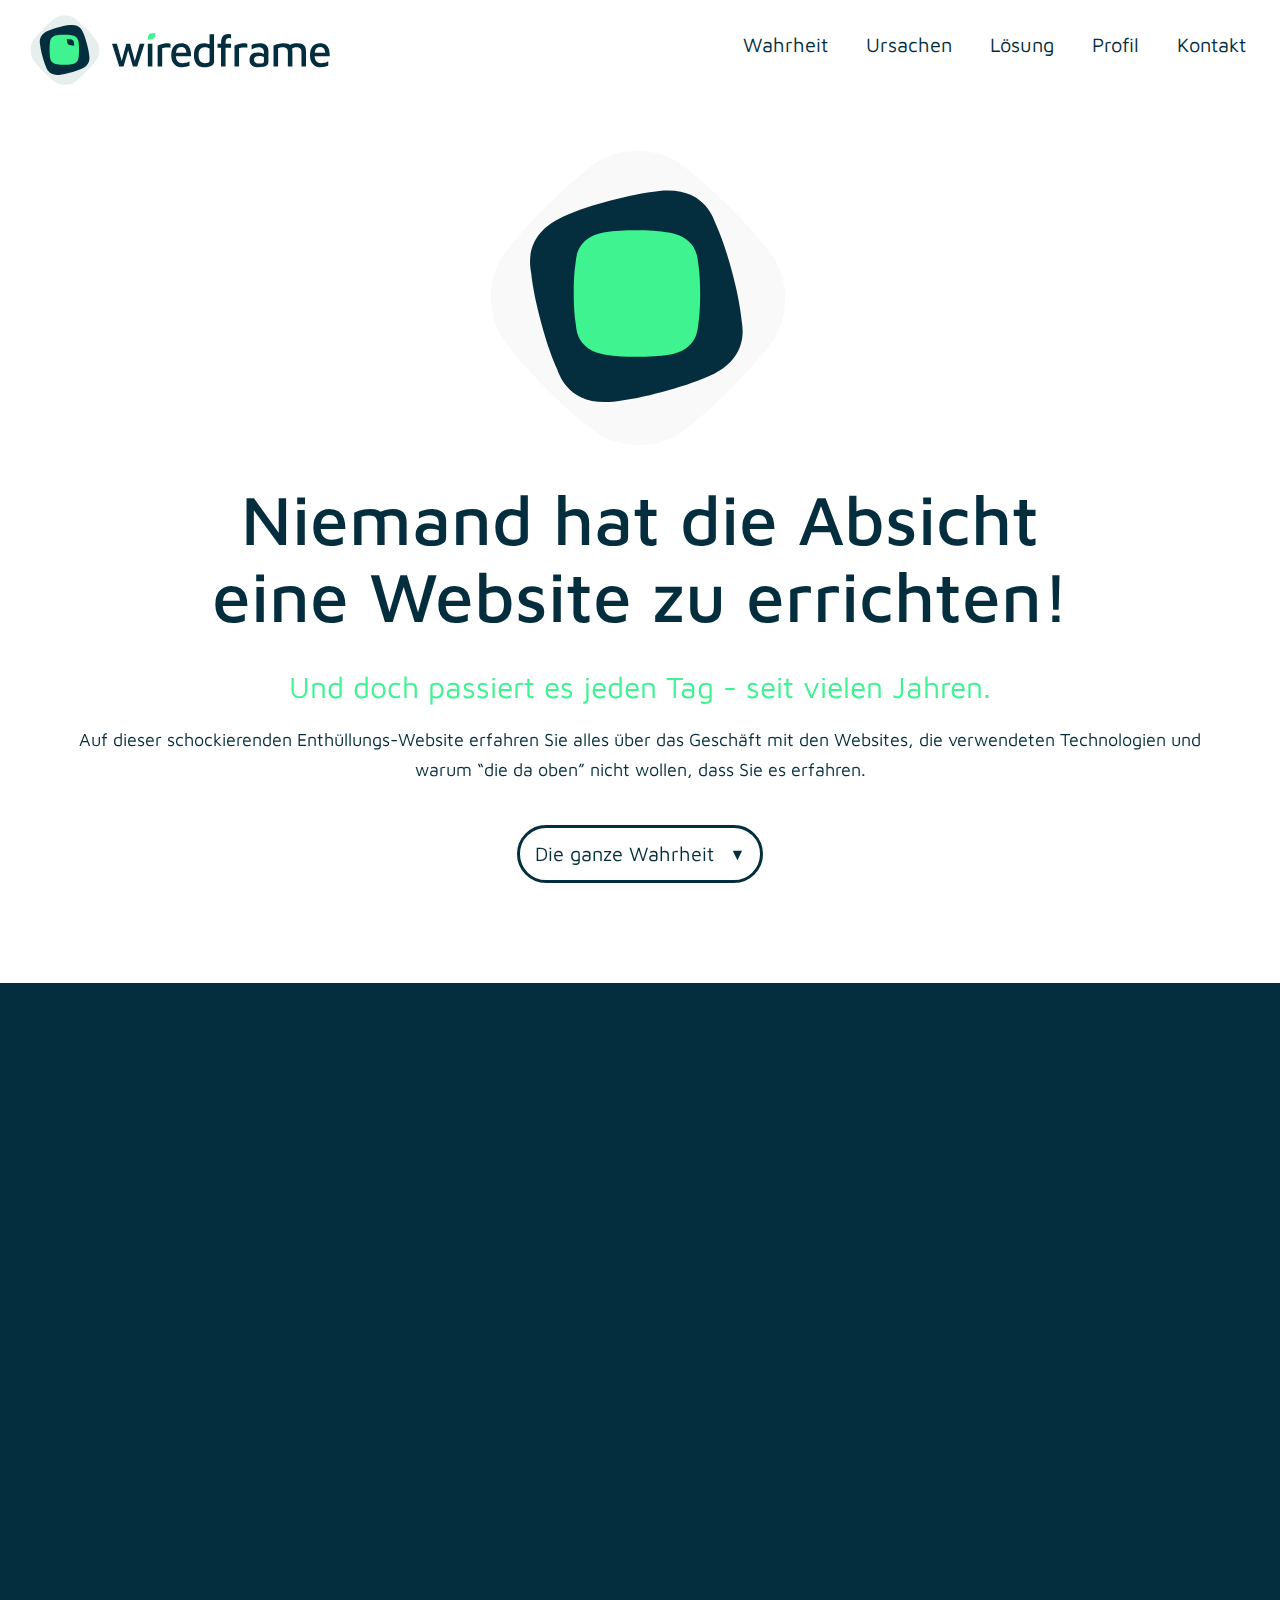
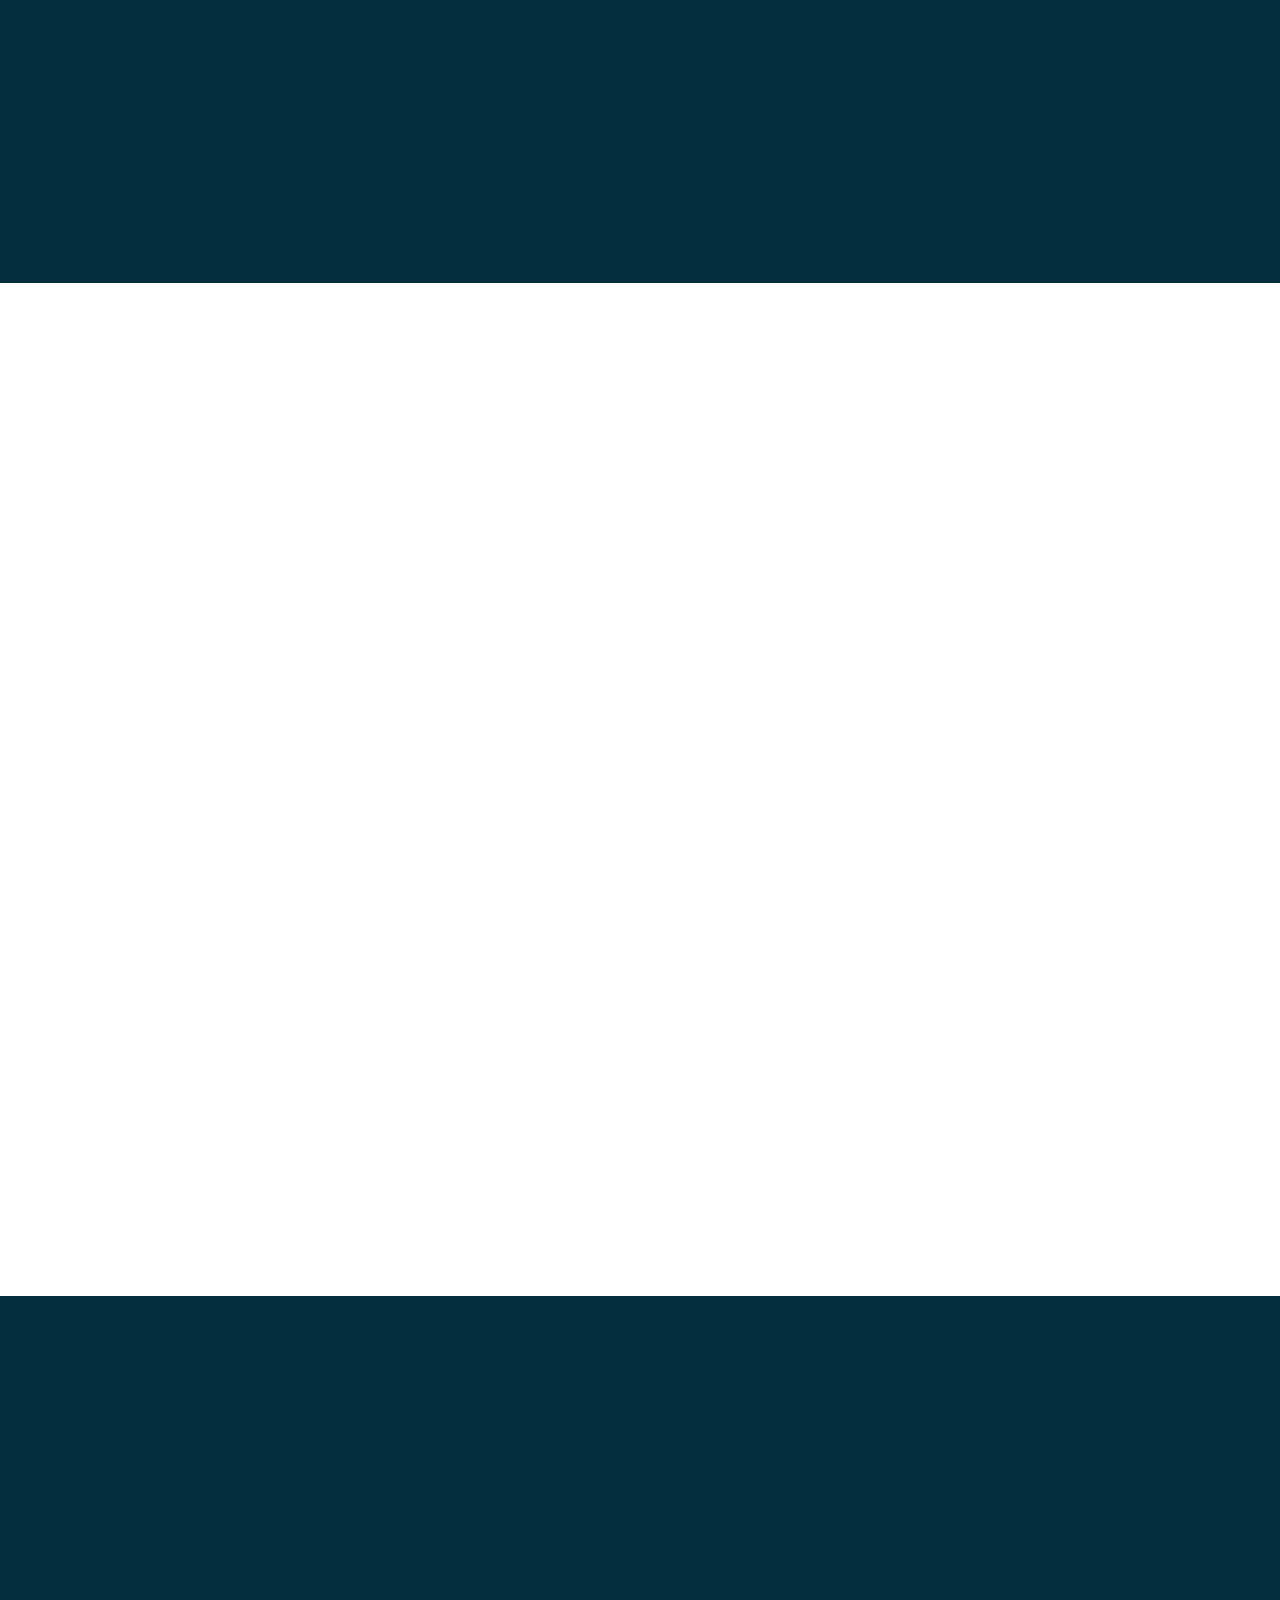
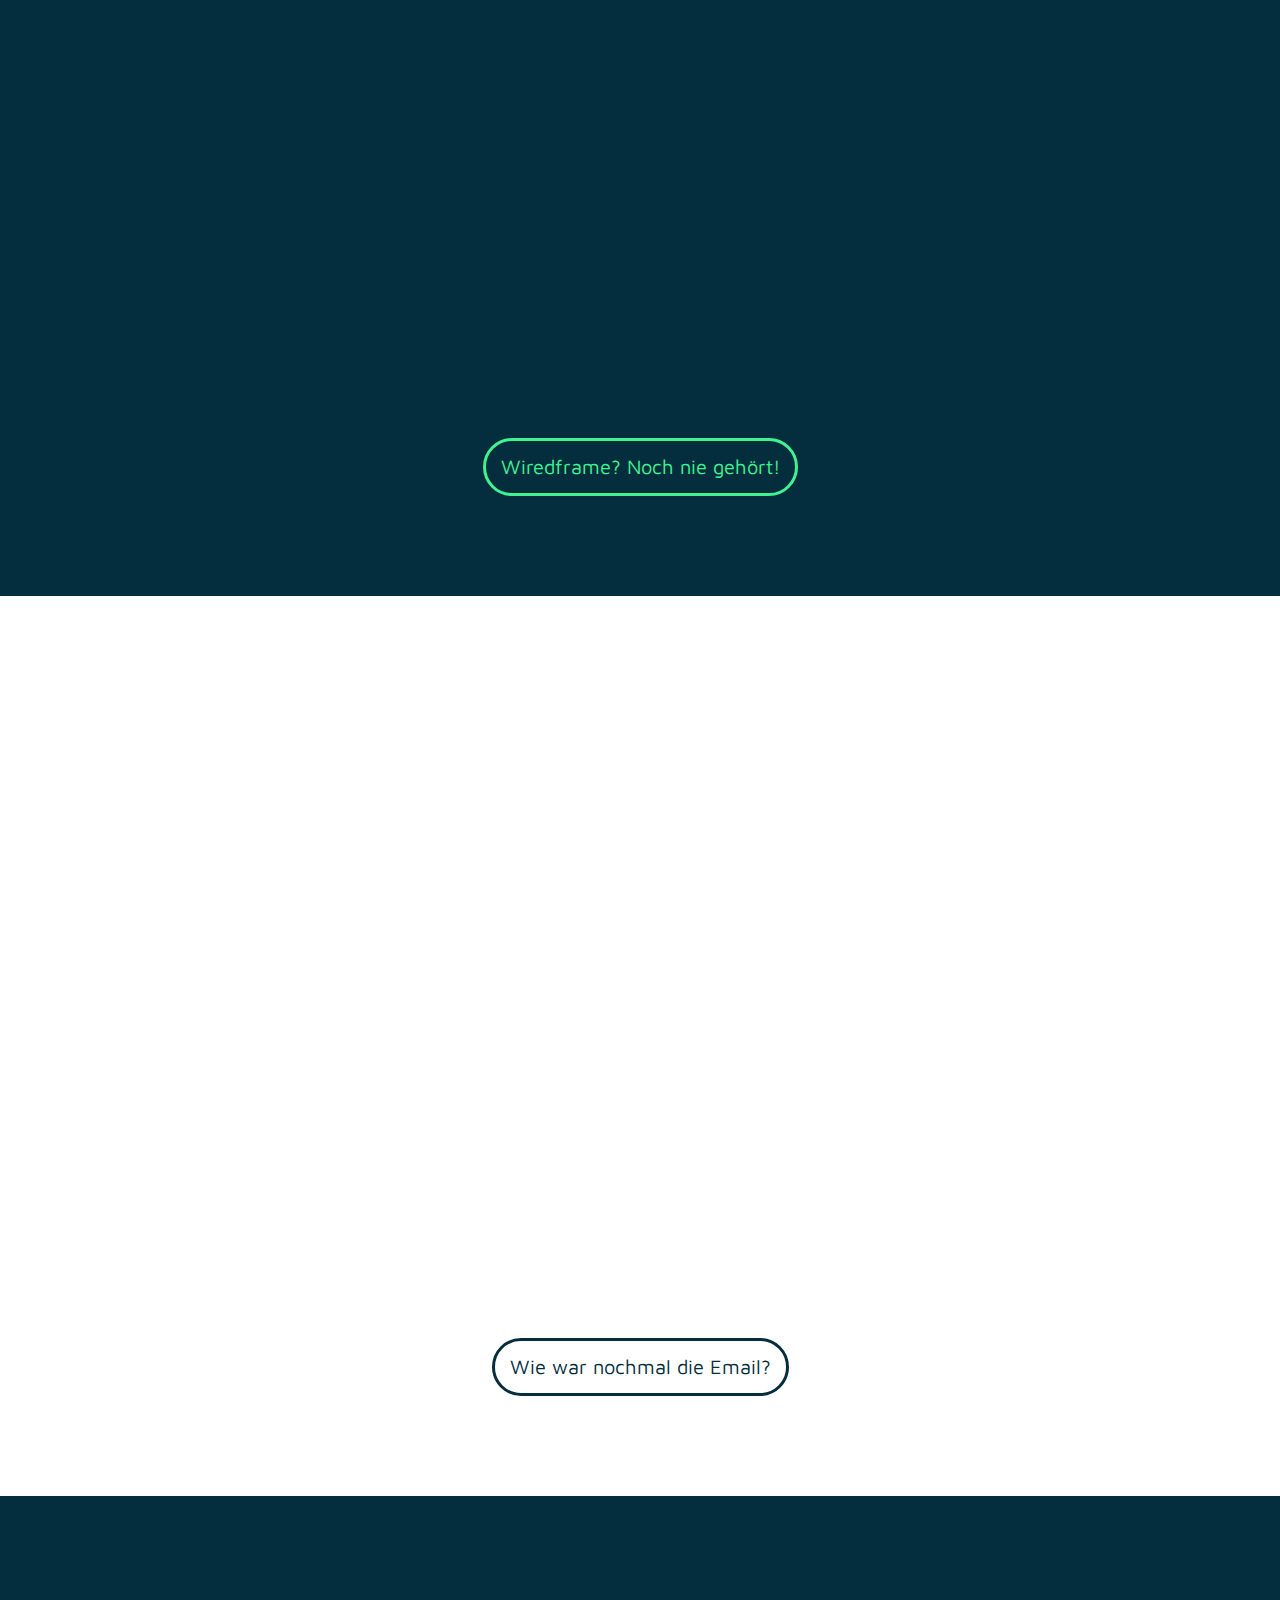
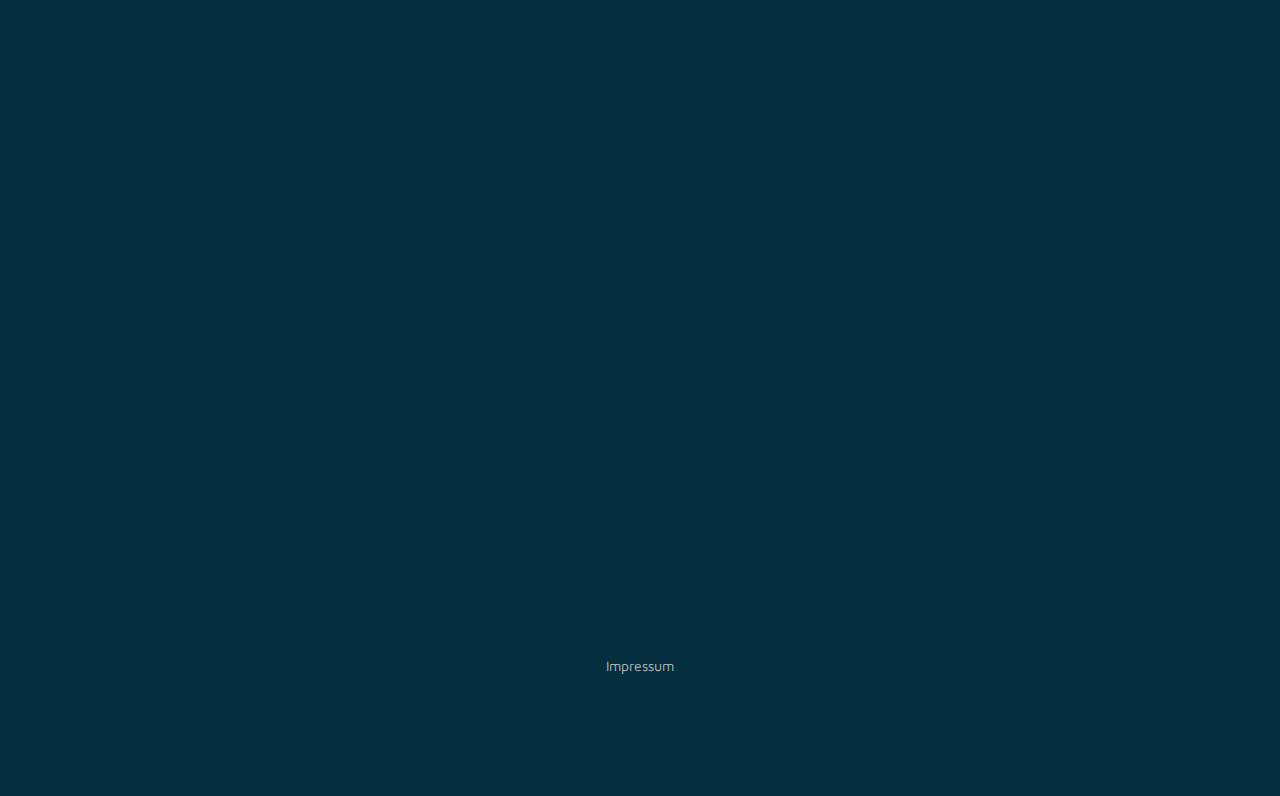
==== index.html @ 74528702 "Bugfixes and Improvements" ====
<!DOCTYPE html>
<!--  This site was created in Webflow. http://www.webflow.com -->
<!--  Last Published: Thu Jul 13 2017 06:56:07 GMT+0000 (UTC)  -->
<html data-wf-page="538f4f0dacf076a472d0900d" data-wf-site="538f4f0dacf076a472d0900a" lang="de">

<head>
  <meta charset="utf-8">
  <title>Professionelles UI Screendesign, Template Coding, Prototyping, Microsites &amp; OnePager</title>
  <meta name="description"
    content="Freelance Screendesigner, Webdesigner, Frontend Coder seit 2005 - Affinity Designer, Illustrator, Photoshop, SketchApp, Webflow.">
  <meta property="og:title"
    content="Professionelles UI Screendesign, Template Coding, Prototyping, Microsites &amp; OnePager">
  <meta property="og:description"
    content="Freelance Screendesigner, Webdesigner, Frontend Coder seit 2005 - Affinity Designer, Illustrator, Photoshop, SketchApp, Webflow.">
  <meta name="twitter:card" content="summary">
  <meta name="viewport" content="width=device-width, initial-scale=1">
  <meta name="generator" content="Webflow">
  <link rel="stylesheet" href="css/normalize.css">
  <link rel="stylesheet" href="css/webflow.css">
  <link rel="stylesheet" href="css/wiredframe-screendesign.webflow.css">
  <link href="https://fonts.googleapis.com/css2?family=Maven+Pro:wght@300;400;500;700;900&display=swap"
    rel="stylesheet">
  <!--[if lt IE 9]>
    <script src="https://cdnjs.cloudflare.com/ajax/libs/html5shiv/3.7.3/html5shiv.min.js"></script>
  <![endif]-->
  <script>
    !function (o, c) {
      var n = c.documentElement, t = " w-mod-";
      n.className += t + "js";
      ("ontouchstart" in o || o.DocumentTouch && c instanceof DocumentTouch) && (n.className += t + "touch");
    }(window, document);
  </script>
  <link rel="shortcut icon" href="images/ArtBoard1_2.png" type="image/x-icon">
  <link rel="apple-touch-icon" href="images/ArtBoard1_3.png">
  <script>
    (function (i, s, o, g, r, a, m) {
      i['GoogleAnalyticsObject'] = r;
      i[r] = i[r] || function () {
        (i[r].q = i[r].q || []).push(arguments)
      }, i[r].l = 1 * new Date();
      a = s.createElement(o),
        m = s.getElementsByTagName(o)[0];
      a.async = 1;
      a.src = g;
      m.parentNode.insertBefore(a, m)
    })(window, document, 'script', 'https://www.google-analytics.com/analytics.js', 'ga');
    ga('create', 'UA-1158880-15', 'auto');
    ga('send', 'pageview');
  </script>
  <style>
    @media screen and (min-width: 1280px) {
      .w-container {
        max-width: 1170px;
      }
    }
  </style>
</head>

<body class="body" data-scroll-time="0.5">
  <div class="to-top"><a class="link-block w-inline-block" href="#home"><img src="images/icons8_Collapse_Arrow_1.svg"
        width="32"></a></div>
  <div class="hero-section start" id="home">
    <div class="navigation" data-ix="to-top">
      <div class="navbar w-nav" data-animation="default" data-collapse="medium" data-duration="400"><a
          class="brand w-nav-brand" href="#home"><img class="logo" src="images/logo1.svg"></a>
        <div class="menu-button w-nav-button"><img class="hamburger" data-ix="navbar-hamburger"
            src="images/icons8_Menu_5.svg" width="48"><img class="close" data-ix="navbar-close"
            src="images/icons8_Delete.svg" width="48"></div>
        <nav class="nav-menu w-nav-menu" role="navigation"><a class="nav-link" href="#wahrheit">Wahrheit</a><a
            class="nav-link" href="#ursachen">Ursachen</a><a class="nav-link" href="#loesung">Lösung</a><a
            class="nav-link" href="#profil">Profil</a><a class="nav-link" href="#kontakt">Kontakt</a></nav>
      </div>
    </div>
    <div class="hero-image"></div>
    <div class="content-container logo w-container">
      <div class="logo-animation-container"><img class="logo-animation one" data-ix="logo-interaction-1"
          src="images/Slice2.svg"><img class="logo-animation two" data-ix="logo-interaction-2"
          src="images/Slice3.svg"><img class="logo-animation three" data-ix="logo-interaction-3"
          src="images/Slice4.svg"><img class="four logo-animation" data-ix="logo-interaction-4" src="images/Slice5.svg">
      </div>
    </div>
    <div class="content-container start w-container" data-ix="intoviewanimation">
      <h1 class="heading">Niemand hat die Absicht eine Website zu errichten!</h1>
      <div class="subtitle">Und doch passiert es jeden Tag - seit vielen Jahren.</div>
      <p class="header-text">Auf dieser schockierenden Enthüllungs-Website erfahren Sie alles über das Geschäft mit den
        Websites, die verwendeten Technologien und warum “die da oben” nicht wollen, dass Sie es erfahren.</p><a
        class="more-link" href="#wahrheit">Die ganze Wahrheit <span class="arrowdown">▼</span></a>
    </div>
    <div class="hero-image tr"></div>
  </div>
  <div class="grey hero-section" id="wahrheit">
    <div class="content-container w-container" data-ix="intoviewanimation">
      <p class="counter" id="counter" data-count="141567">0</p>
      <p class="subtitle">Websites werden jeden Tag gegen ihren Willen online gestellt.</p>
      <p class="header-text dark">Jeden Tag werden unzählige Websites gebaut und hinter dem Rücken der Bürger einfach
        online gestellt. Besonders tragisch:&nbsp;Viele bemerken es nicht einmal, denn oft sind diese schon bei
        Fertigstellung veraltet, langweilig oder schlicht unauffindbar, trotzdem haben die Auftraggeber viel Geld dafür
        gezahlt.</p><a class="more-link dark" href="#ursachen">Wie konnte es nur dazu kommen?</a>
    </div>
  </div>
  <div class="hero-section" id="ursachen">
    <div class="content-container w-container" data-ix="intoviewanimation">
      <h1 class="heading" data-ix="headertextfadein">Wie konnte es nur dazu kommen?</h1>
      <p class="header-text middle">Viele Websites sind immer noch traumatisiert und wollen über das Erlebte nicht
        sprechen. Einigen Experten mit jahrelanger Erfahrung in den Bereichen Webdesign und Webdevelopment ist es aber
        gelungen die Methoden aufzudecken, wie Websites massenweise hergestellt werden. Diese Tatsachen sind
        schockierend, dennoch müssen Sie veröffentlicht werden:</p>
    </div>
    <div class="columns content-container w-container" data-ix="intoviewanimation">
      <p class="mittigertext" data-ix="scale-1-1"><span data-ix="aufzaehlungfadein1"
          class="ursachentext">1.</span><br>Fremde Templates werden als eigenes Design verkauft</p>
      <p class="mittigertext" data-ix="scale-1-1"><span class="ursachentext">2.<br></span><br>Vorlagen werden unzählige
        Male&nbsp;wiederverwendet</p>
      <p class="mittigertext" data-ix="scale-1-1"><span class="ursachentext">3.<br></span><br>Fehlende Individualität
        lässt jede Website gleich aussehen</p>
      <p class="mittigertext" data-ix="scale-1-1"><span class="ursachentext">4.<br></span><br>Nicht vorhandene Konzepte
        und Einfallslosigkeit</p>
      <p class="mittigertext" data-ix="scale-1-1"><span class="ursachentext">5.<br></span><br>Keine Verwendung moderner
        Techologien und Tools</p>
      <p class="mittigertext" data-ix="scale-1-1"><span class="ursachentext">6.<br></span><br>Null Plan und keinen Bock,
        etwas daran zu ändern</p>
    </div>
    <div class="button content-container w-container" data-ix="intoviewanimation"><a class="more-link"
        href="#loesung">Was hilft nur dagegen?</a></div>
  </div>
  <div class="grey hero-section" id="loesung">
    <div class="content-container w-container" data-ix="intoviewanimation">
      <h1 class="heading dark" data-ix="headertextfadein">Wiredframe hilft</h1>
      <p class="header-text dark">Das einzig bekannte Gegenmittel gegen schleches Webdesign ist Leidenschaft. Egal ob
        für ein neues Projekt oder einen Relaunch, seit <span id="jahreSeit"></span> Jahren setzt sich Wiredframe für
        Webdesign ein und ist besonders spezialisiert auf:</p>
    </div>
    <div class="columns content-container w-container" data-ix="intoviewanimation">
      <div class="leistungen" data-ix="scale-1-1"><img class="leistungen-icon" src="images/icons8_Web_Design.svg">
        <div>
          <p class="bullets subtitle">Professionelles UI Screendesign</p>
          <p class="label dark" data-ix="aufzaehlungfadein1">Konzeption und Design vektorbasierter Shopware
            &amp;&nbsp;TYPO3 Screendesigns in Affinity Designer (früher Photoshop, Illustrator, Sketch).</p>
        </div>
      </div>
      <div class="leistungen" data-ix="scale-1-1"><img class="leistungen-icon" src="images/icons8_Code.svg">
        <div>
          <p class="bullets subtitle">Template Coding (Webflow)</p>
          <p class="label dark" data-ix="aufzaehlungfadein1">Konzeption und Design dynamischer, responsive Screendesigns
            mit Webflow als HTML, CSS Templates.</p>
        </div>
      </div>
      <div class="leistungen" data-ix="scale-1-1"><img class="leistungen-icon"
          src="images/icons8_Natural_User_Interface_2.svg">
        <div>
          <p class="bullets subtitle">(Mobile) Prototyping</p>
          <p class="label dark" data-ix="aufzaehlungfadein1">Dynamisches high-fidelity Prototyping in Webflow (HTML,
            CSS) oder Mobile-Prototyping in Protopie. Interaktion ist alles.</p>
        </div>
      </div>
      <div class="leistungen" data-ix="scale-1-1"><img class="leistungen-icon" src="images/icons8_Database.svg">
        <div>
          <p class="bullets subtitle">MicroSites und OnePager</p>
          <p class="label dark" data-ix="aufzaehlungfadein1">Komplette MicroSites und OnePager, Integration in ein
            schnelles und flexibles Content Management System (Webflow CMS)</p>
        </div>
      </div>
    </div><a class="more-link dark" href="#profil">Wiredframe? Noch nie gehört!</a>
  </div>
  <div class="hero-section" id="profil">
    <div class="content-container w-container" data-ix="intoviewanimation">
      <h1 class="heading" data-ix="headertextfadein">Was ist Wiredframe?</h1>
      <p class="header-text">Wiredframe, das ist Ulf Schuster, freiberuflicher UI-Screendesigner aus Leidenschaft in
        Penzberg, genau zwischen München und Garmisch. Ich arbeite mit verschiedenen Internetagenturen zusammen um
        herausragende Websites zu realisieren. Dabei beschäftige ich mich hauptsächlich mit der Konzeption und
        Entwicklung von Responsive Frontend Screendesigns und Backend Interfacedesigns für Websites und eShops auf Basis
        von TYPO3, Webflow und Shopware.</p>
    </div>
    <div class="columns content-container w-container" data-ix="intoviewanimation">
      <div class="leistungen profile" data-ix="scale-1-1">
        <div>
          <p class="label profile" data-ix="aufzaehlungfadein1" style="margin-bottom: 10px;">mehr als</p>
          <p class="profile subtitle">200</p>
          <p class="label profile" data-ix="aufzaehlungfadein1">abgeschlossene Projekte</p>
        </div>
      </div>
      <div class="leistungen profile" data-ix="scale-1-1">
        <div>
          <p class="profile subtitle" id="jahreSeitBig"></p>
          <p class="label profile" data-ix="aufzaehlungfadein1">Jahre Berufserfahrung</p>
        </div>
      </div>
      <div class="leistungen profile" data-ix="scale-1-1">
        <div>
          <p class="profile subtitle">0</p>
          <p class="label profile" data-ix="aufzaehlungfadein1">Bock damit aufzuhören</p>
        </div>
      </div>
      <div class="leistungen picture profile" data-ix="scale-1-1"></div>
    </div><a class="more-link" href="#kontakt">Wie war nochmal die Email?</a>
  </div>
  <div class="grey hero-section" id="kontakt">
    <div class="content-container w-container" data-ix="intoviewanimation">
      <h1 class="heading dark" data-ix="headertextfadein">Kontakt</h1>
      <p class="header-text dark">Erreichbarkeit? Immer, außer ich bin gerade in einer intensiven Beziehung mit meinem
        eBike oder diskutiere mit meinem Garten über das Unkrautwachstum.</p>
    </div>
    <div class="content-container form w-container" data-ix="intoviewanimation">
      <a class="social-link w-inline-block" data-ix="scale-1-1"
        href="https://teams.microsoft.com/l/chat/0/0?users=info@wiredframe.de" target="_blank"><img class="image-5"
          src="images/icons8_Twitter_2.svg"></a><a class="social-link w-inline-block" data-ix="scale-1-1"
        href="https://tinyurl.com/y98bbnbm"><img class="image-6" src="images/icons8_WhatsApp_2.svg"></a>
      <div class="social-link" data-ix="job-popup"><img class="image-4" src="images/icons8_Business.svg">
        <div class="pulse social-link" data-ix="job-pulse"></div>
        <div class="popup-job">
          <h3 class="heading-4">Jobs /&nbsp;Karriere</h3>
          <h3 class="jobtitle">Internetagentur/in</h3>
          <div class="footer-text">Sie sind eine Internetagentur/in aus Leidenschaft und suchen nach neuen
            Herausforderungen und einer langfristigen Zusammenarbeit mit einem zuverlässigen und unkonventionellen
            Freelancer? <br><br>Fühlen Sie sich angesprochen? Gleich hier wäre zufällig ein Kontakformular, das darauf
            brennt ausgefüllt zu werden.</div>
        </div>
      </div>
    </div>
    <div class="footer-text"><a href="#impressum" data-ix="aufklappen" class="link">Impressum</a></div>
  </div>
  <div class="hero-section impressum" id="impressum">
    <div class="impressum w-container"><a class="close social-link w-inline-block" data-ix="impressum-zuklappen"
        href="#kontakt"><img src="images/icons8_Delete_1.svg"></a>
      <div class="w-row">
        <div class="column w-col w-col-12 w-col-stack">
          <h3 class="heading-4">Impressum</h3>
          <div class="footer-text">
            <span class="impressumtitle">Allgemeine Angaben</span><br>Ulf Schuster<br>Sindelsdorferstraße 27a<br>82377
            Penzberg<br><br>eMail:&nbsp;info [ät] wiredframe.de&nbsp;<br><span class="impressumtitle">Inhaltlich
              Verantwortlicher gemäß §6 MDStV</span><br>Ulf Schuster<br><span class="impressumtitle">Haftung für
              Inhalte</span><br>Die Inhalte unserer Seiten wurden mit größter Sorgfalt erstellt. Für die Richtigkeit,
            Vollständigkeit und Aktualität der Inhalte können wir jedoch keine Gewähr übernehmen. Als Diensteanbieter
            sind wir gemäß § 7 Abs.1 TMG für eigene Inhalte auf diesen Seiten nach den allgemeinen Gesetzen
            verantwortlich. Nach §§ 8 bis 10 TMG sind wir als Diensteanbieter jedoch nicht verpflichtet, übermittelte
            oder gespeicherte fremde Informationen zu überwachen oder nach Umständen zu forschen, die auf eine
            rechtswidrige Tätigkeit hinweisen. Verpflichtungen zur Entfernung oder Sperrung der Nutzung von
            Informationen nach den allgemeinen Gesetzen bleiben hiervon unberührt. Eine diesbezügliche Haftung ist
            jedoch erst ab dem Zeitpunkt der Kenntnis einer konkreten Rechtsverletzung möglich. Bei bekannt werden von
            entsprechenden Rechtsverletzungen werden wir diese Inhalte umgehend entfernen.<br><span
              class="impressumtitle">Haftung für Links</span><br>Unser Angebot enthält Links zu externen Webseiten
            Dritter, auf deren Inhalte wir keinen Einfluss haben. Deshalb können wir für diese fremden Inhalte auch
            keine Gewähr übernehmen. Für die Inhalte der verlinkten Seiten ist stets der jeweilige Anbieter oder
            Betreiber der Seiten verantwortlich. Die verlinkten Seiten wurden zum Zeitpunkt der Verlinkung auf mögliche
            Rechtsverstöße überprüft. Rechtswidrige Inhalte waren zum Zeitpunkt der Verlinkung nicht erkennbar. Eine
            permanente inhaltliche Kontrolle der verlinkten Seiten ist jedoch ohne konkrete Anhaltspunkte einer
            Rechtsverletzung nicht zumutbar. Bei bekannt werden von Rechtsverletzungen werden wir derartige Links
            umgehend entfernen.<br><span class="impressumtitle">Urheberrecht</span><br>Die durch die Seitenbetreiber
            erstellten Inhalte und Werke auf diesen Seiten unterliegen dem deutschen Urheberrecht. Beiträge Dritter sind
            als solche gekennzeichnet. Die Vervielfältigung, Bearbeitung, Verbreitung und jede Art der Verwertung
            außerhalb der Grenzen des Urheberrechtes bedürfen der schriftlichen Zustimmung des jeweiligen Autors bzw.
            Erstellers. Downloads und Kopien dieser Seite sind nur für den privaten, nicht kommerziellen Gebrauch
            gestattet.Die Betreiber der Seiten sind bemüht, stets die Urheberrechte anderer zu beachten bzw. auf selbst
            erstellte sowie lizenzfreie Werke zurückzugreifen.<br>
            <span class="impressumtitle">Datenschutz</span><br>
            <span class="impressumtitle">Datenschutzerklärung</span>
            <p style="color: #3e4b51; font-size: 14px; text-align: left;">Wir freuen uns sehr über Ihr Interesse an
              unserem Unternehmen. Datenschutz hat einen besonders hohen Stellenwert. Eine Nutzung der Internetseite ist
              grundsätzlich ohne jede Angabe personenbezogener Daten möglich. Sofern eine betroffene Person besondere
              Services unseres Unternehmens über unsere Internetseite in Anspruch nehmen möchte, könnte jedoch eine
              Verarbeitung personenbezogener Daten erforderlich werden. Ist die Verarbeitung personenbezogener Daten
              erforderlich und besteht für eine solche Verarbeitung keine gesetzliche Grundlage, holen wir generell eine
              Einwilligung der betroffenen Person ein.</p>
            <p style="color: #3e4b51; font-size: 14px; text-align: left;">Die Verarbeitung personenbezogener Daten,
              beispielsweise des Namens, der Anschrift, E-Mail-Adresse oder Telefonnummer einer betroffenen Person,
              erfolgt stets im Einklang mit der Datenschutz-Grundverordnung und in Übereinstimmung mit den für die Ulf
              Schuster Wiredframe Screendesign geltenden landesspezifischen Datenschutzbestimmungen. Mittels dieser
              Datenschutzerklärung möchte unser Unternehmen die Öffentlichkeit über Art, Umfang und Zweck der von uns
              erhobenen, genutzten und verarbeiteten personenbezogenen Daten informieren. Ferner werden betroffene
              Personen mittels dieser Datenschutzerklärung über die ihnen zustehenden Rechte aufgeklärt.</p>
            <p style="color: #3e4b51; font-size: 14px; text-align: left;">Die Ulf Schuster Wiredframe Screendesign hat
              als für die Verarbeitung Verantwortlicher zahlreiche technische und organisatorische Maßnahmen umgesetzt,
              um einen möglichst lückenlosen Schutz der über diese Internetseite verarbeiteten personenbezogenen Daten
              sicherzustellen. Dennoch können Internetbasierte Datenübertragungen grundsätzlich Sicherheitslücken
              aufweisen, sodass ein absoluter Schutz nicht gewährleistet werden kann. Aus diesem Grund steht es jeder
              betroffenen Person frei, personenbezogene Daten auch auf alternativen Wegen, beispielsweise telefonisch,
              an uns zu übermitteln.</p>
            <span class="impressumtitle">1. Begriffsbestimmungen</span>
            <p style="color: #3e4b51; font-size: 14px; text-align: left;">Die Datenschutzerklärung der Ulf Schuster
              Wiredframe Screendesign beruht auf den Begrifflichkeiten, die durch den Europäischen Richtlinien- und
              Verordnungsgeber beim Erlass der Datenschutz-Grundverordnung (DS-GVO) verwendet wurden. Unsere
              Datenschutzerklärung soll sowohl für die Öffentlichkeit als auch für unsere Kunden und Geschäftspartner
              einfach lesbar und verständlich sein. Um dies zu gewährleisten, möchten wir vorab die verwendeten
              Begrifflichkeiten erläutern.</p>
            <p style="color: #3e4b51; font-size: 14px; text-align: left;">Wir verwenden in dieser Datenschutzerklärung
              unter anderem die folgenden Begriffe:</p>
            <ul style="list-style: none">
              <li><span class="impressumtitle">a) personenbezogene Daten</span>
                <p style="color: #3e4b51; font-size: 14px; text-align: left;">Personenbezogene Daten sind alle
                  Informationen, die sich auf eine identifizierte oder identifizierbare natürliche Person (im Folgenden
                  „betroffene Person“) beziehen. Als identifizierbar wird eine natürliche Person angesehen, die direkt
                  oder indirekt, insbesondere mittels Zuordnung zu einer Kennung wie einem Namen, zu einer Kennnummer,
                  zu Standortdaten, zu einer Online-Kennung oder zu einem oder mehreren besonderen Merkmalen, die
                  Ausdruck der physischen, physiologischen, genetischen, psychischen, wirtschaftlichen, kulturellen oder
                  sozialen Identität dieser natürlichen Person sind, identifiziert werden kann.</p>
              </li>
              <li><span class="impressumtitle">b) betroffene Person</span>
                <p style="color: #3e4b51; font-size: 14px; text-align: left;">Betroffene Person ist jede identifizierte
                  oder identifizierbare natürliche Person, deren personenbezogene Daten von dem für die Verarbeitung
                  Verantwortlichen verarbeitet werden.</p>
              </li>
              <li><span class="impressumtitle">c) Verarbeitung</span>
                <p style="color: #3e4b51; font-size: 14px; text-align: left;">Verarbeitung ist jeder mit oder ohne Hilfe
                  automatisierter Verfahren ausgeführte Vorgang oder jede solche Vorgangsreihe im Zusammenhang mit
                  personenbezogenen Daten wie das Erheben, das Erfassen, die Organisation, das Ordnen, die Speicherung,
                  die Anpassung oder Veränderung, das Auslesen, das Abfragen, die Verwendung, die Offenlegung durch
                  Übermittlung, Verbreitung oder eine andere Form der Bereitstellung, den Abgleich oder die Verknüpfung,
                  die Einschränkung, das Löschen oder die Vernichtung.</p>
              </li>
              <li><span class="impressumtitle">d) Einschränkung der Verarbeitung</span>
                <p style="color: #3e4b51; font-size: 14px; text-align: left;">Einschränkung der Verarbeitung ist die
                  Markierung gespeicherter personenbezogener Daten mit dem Ziel, ihre künftige Verarbeitung
                  einzuschränken.</p>
              </li>
              <li><span class="impressumtitle">e) Profiling</span>
                <p style="color: #3e4b51; font-size: 14px; text-align: left;">Profiling ist jede Art der automatisierten
                  Verarbeitung personenbezogener Daten, die darin besteht, dass diese personenbezogenen Daten verwendet
                  werden, um bestimmte persönliche Aspekte, die sich auf eine natürliche Person beziehen, zu bewerten,
                  insbesondere, um Aspekte bezüglich Arbeitsleistung, wirtschaftlicher Lage, Gesundheit, persönlicher
                  Vorlieben, Interessen, Zuverlässigkeit, Verhalten, Aufenthaltsort oder Ortswechsel dieser natürlichen
                  Person zu analysieren oder vorherzusagen.</p>
              </li>
              <li><span class="impressumtitle">f) Pseudonymisierung</span>
                <p style="color: #3e4b51; font-size: 14px; text-align: left;">Pseudonymisierung ist die Verarbeitung
                  personenbezogener Daten in einer Weise, auf welche die personenbezogenen Daten ohne Hinzuziehung
                  zusätzlicher Informationen nicht mehr einer spezifischen betroffenen Person zugeordnet werden können,
                  sofern diese zusätzlichen Informationen gesondert aufbewahrt werden und technischen und
                  organisatorischen Maßnahmen unterliegen, die gewährleisten, dass die personenbezogenen Daten nicht
                  einer identifizierten oder identifizierbaren natürlichen Person zugewiesen werden.</p>
              </li>
              <li><span class="impressumtitle">g) Verantwortlicher oder für die Verarbeitung Verantwortlicher</span>
                <p style="color: #3e4b51; font-size: 14px; text-align: left;">Verantwortlicher oder für die Verarbeitung
                  Verantwortlicher ist die natürliche oder juristische Person, Behörde, Einrichtung oder andere Stelle,
                  die allein oder gemeinsam mit anderen über die Zwecke und Mittel der Verarbeitung von
                  personenbezogenen Daten entscheidet. Sind die Zwecke und Mittel dieser Verarbeitung durch das
                  Unionsrecht oder das Recht der Mitgliedstaaten vorgegeben, so kann der Verantwortliche beziehungsweise
                  können die bestimmten Kriterien seiner Benennung nach dem Unionsrecht oder dem Recht der
                  Mitgliedstaaten vorgesehen werden.</p>
              </li>
              <li><span class="impressumtitle">h) Auftragsverarbeiter</span>
                <p style="color: #3e4b51; font-size: 14px; text-align: left;">Auftragsverarbeiter ist eine natürliche
                  oder juristische Person, Behörde, Einrichtung oder andere Stelle, die personenbezogene Daten im
                  Auftrag des Verantwortlichen verarbeitet.</p>
              </li>
              <li><span class="impressumtitle">i) Empfänger</span>
                <p style="color: #3e4b51; font-size: 14px; text-align: left;">Empfänger ist eine natürliche oder
                  juristische Person, Behörde, Einrichtung oder andere Stelle, der personenbezogene Daten offengelegt
                  werden, unabhängig davon, ob es sich bei ihr um einen Dritten handelt oder nicht. Behörden, die im
                  Rahmen eines bestimmten Untersuchungsauftrags nach dem Unionsrecht oder dem Recht der Mitgliedstaaten
                  möglicherweise personenbezogene Daten erhalten, gelten jedoch nicht als Empfänger.</p>
              </li>
              <li><span class="impressumtitle">j) Dritter</span>
                <p style="color: #3e4b51; font-size: 14px; text-align: left;">Dritter ist eine natürliche oder
                  juristische Person, Behörde, Einrichtung oder andere Stelle außer der betroffenen Person, dem
                  Verantwortlichen, dem Auftragsverarbeiter und den Personen, die unter der unmittelbaren Verantwortung
                  des Verantwortlichen oder des Auftragsverarbeiters befugt sind, die personenbezogenen Daten zu
                  verarbeiten.</p>
              </li>
              <li><span class="impressumtitle">k) Einwilligung</span>
                <p style="color: #3e4b51; font-size: 14px; text-align: left;">Einwilligung ist jede von der betroffenen
                  Person freiwillig für den bestimmten Fall in informierter Weise und unmissverständlich abgegebene
                  Willensbekundung in Form einer Erklärung oder einer sonstigen eindeutigen bestätigenden Handlung, mit
                  der die betroffene Person zu verstehen gibt, dass sie mit der Verarbeitung der sie betreffenden
                  personenbezogenen Daten einverstanden ist.</p>
              </li>
            </ul>
            <span class="impressumtitle">2. Name und Anschrift des für die Verarbeitung Verantwortlichen</span>
            <p style="color: #3e4b51; font-size: 14px; text-align: left;">Verantwortlicher im Sinne der
              Datenschutz-Grundverordnung, sonstiger in den Mitgliedstaaten der Europäischen Union geltenden
              Datenschutzgesetze und anderer Bestimmungen mit datenschutzrechtlichem Charakter ist die:</p>
            <p style="color: #3e4b51; font-size: 14px; text-align: left;">Ulf Schuster Wiredframe Screendesign</p>
            <p style="color: #3e4b51; font-size: 14px; text-align: left;">Heinrich-Campendonk-Str. 9</p>
            <p style="color: #3e4b51; font-size: 14px; text-align: left;">82377 Penzberg</p>
            <p style="color: #3e4b51; font-size: 14px; text-align: left;">Deutschland</p>
            <p style="color: #3e4b51; font-size: 14px; text-align: left;">Tel.: 015165113151</p>
            <p style="color: #3e4b51; font-size: 14px; text-align: left;">E-Mail: office@wiredframe.de</p>
            <p style="color: #3e4b51; font-size: 14px; text-align: left;">Website: www.wiredframe.de</p>
            <span class="impressumtitle">3. Cookies</span>
            <p style="color: #3e4b51; font-size: 14px; text-align: left;">Die Internetseiten der Ulf Schuster Wiredframe
              Screendesign verwenden Cookies. Cookies sind Textdateien, welche über einen Internetbrowser auf einem
              Computersystem abgelegt und gespeichert werden.</p>
            <p style="color: #3e4b51; font-size: 14px; text-align: left;">Zahlreiche Internetseiten und Server verwenden
              Cookies. Viele Cookies enthalten eine sogenannte Cookie-ID. Eine Cookie-ID ist eine eindeutige Kennung des
              Cookies. Sie besteht aus einer Zeichenfolge, durch welche Internetseiten und Server dem konkreten
              Internetbrowser zugeordnet werden können, in dem das Cookie gespeichert wurde. Dies ermöglicht es den
              besuchten Internetseiten und Servern, den individuellen Browser der betroffenen Person von anderen
              Internetbrowsern, die andere Cookies enthalten, zu unterscheiden. Ein bestimmter Internetbrowser kann über
              die eindeutige Cookie-ID wiedererkannt und identifiziert werden.</p>
            <p style="color: #3e4b51; font-size: 14px; text-align: left;">Durch den Einsatz von Cookies kann die Ulf
              Schuster Wiredframe Screendesign den Nutzern dieser Internetseite nutzerfreundlichere Services
              bereitstellen, die ohne die Cookie-Setzung nicht möglich wären.</p>
            <p style="color: #3e4b51; font-size: 14px; text-align: left;">Mittels eines Cookies können die Informationen
              und Angebote auf unserer Internetseite im Sinne des Benutzers optimiert werden. Cookies ermöglichen uns,
              wie bereits erwähnt, die Benutzer unserer Internetseite wiederzuerkennen. Zweck dieser Wiedererkennung ist
              es, den Nutzern die Verwendung unserer Internetseite zu erleichtern. Der Benutzer einer Internetseite, die
              Cookies verwendet, muss beispielsweise nicht bei jedem Besuch der Internetseite erneut seine Zugangsdaten
              eingeben, weil dies von der Internetseite und dem auf dem Computersystem des Benutzers abgelegten Cookie
              übernommen wird. Ein weiteres Beispiel ist das Cookie eines Warenkorbes im Online-Shop. Der Online-Shop
              merkt sich die Artikel, die ein Kunde in den virtuellen Warenkorb gelegt hat, über ein Cookie.</p>
            <p style="color: #3e4b51; font-size: 14px; text-align: left;">Die betroffene Person kann die Setzung von
              Cookies durch unsere Internetseite jederzeit mittels einer entsprechenden Einstellung des genutzten
              Internetbrowsers verhindern und damit der Setzung von Cookies dauerhaft widersprechen. Ferner können
              bereits gesetzte Cookies jederzeit über einen Internetbrowser oder andere Softwareprogramme gelöscht
              werden. Dies ist in allen gängigen Internetbrowsern möglich. Deaktiviert die betroffene Person die Setzung
              von Cookies in dem genutzten Internetbrowser, sind unter Umständen nicht alle Funktionen unserer
              Internetseite vollumfänglich nutzbar.</p>
            <span class="impressumtitle">4. Erfassung von allgemeinen Daten und Informationen</span>
            <p style="color: #3e4b51; font-size: 14px; text-align: left;">Die Internetseite der Ulf Schuster Wiredframe
              Screendesign erfasst mit jedem Aufruf der Internetseite durch eine betroffene Person oder ein
              automatisiertes System eine Reihe von allgemeinen Daten und Informationen. Diese allgemeinen Daten und
              Informationen werden in den Logfiles des Servers gespeichert. Erfasst werden können die (1) verwendeten
              Browsertypen und Versionen, (2) das vom zugreifenden System verwendete Betriebssystem, (3) die
              Internetseite, von welcher ein zugreifendes System auf unsere Internetseite gelangt (sogenannte Referrer),
              (4) die Unterwebseiten, welche über ein zugreifendes System auf unserer Internetseite angesteuert werden,
              (5) das Datum und die Uhrzeit eines Zugriffs auf die Internetseite, (6) eine Internet-Protokoll-Adresse
              (IP-Adresse), (7) der Internet-Service-Provider des zugreifenden Systems und (8) sonstige ähnliche Daten
              und Informationen, die der Gefahrenabwehr im Falle von Angriffen auf unsere informationstechnologischen
              Systeme dienen.</p>
            <p style="color: #3e4b51; font-size: 14px; text-align: left;">Bei der Nutzung dieser allgemeinen Daten und
              Informationen zieht die Ulf Schuster Wiredframe Screendesign keine Rückschlüsse auf die betroffene Person.
              Diese Informationen werden vielmehr benötigt, um (1) die Inhalte unserer Internetseite korrekt
              auszuliefern, (2) die Inhalte unserer Internetseite sowie die Werbung für diese zu optimieren, (3) die
              dauerhafte Funktionsfähigkeit unserer informationstechnologischen Systeme und der Technik unserer
              Internetseite zu gewährleisten sowie (4) um Strafverfolgungsbehörden im Falle eines Cyberangriffes die zur
              Strafverfolgung notwendigen Informationen bereitzustellen. Diese anonym erhobenen Daten und Informationen
              werden durch die Ulf Schuster Wiredframe Screendesign daher einerseits statistisch und ferner mit dem Ziel
              ausgewertet, den Datenschutz und die Datensicherheit in unserem Unternehmen zu erhöhen, um letztlich ein
              optimales Schutzniveau für die von uns verarbeiteten personenbezogenen Daten sicherzustellen. Die anonymen
              Daten der Server-Logfiles werden getrennt von allen durch eine betroffene Person angegebenen
              personenbezogenen Daten gespeichert.</p>
            <span class="impressumtitle">5. Kontaktmöglichkeit über die Internetseite</span>
            <p style="color: #3e4b51; font-size: 14px; text-align: left;">Die Internetseite der Ulf Schuster Wiredframe
              Screendesign enthält aufgrund von gesetzlichen Vorschriften Angaben, die eine schnelle elektronische
              Kontaktaufnahme zu unserem Unternehmen sowie eine unmittelbare Kommunikation mit uns ermöglichen, was
              ebenfalls eine allgemeine Adresse der sogenannten elektronischen Post (E-Mail-Adresse) umfasst. Sofern
              eine betroffene Person per E-Mail oder über ein Kontaktformular den Kontakt mit dem für die Verarbeitung
              Verantwortlichen aufnimmt, werden die von der betroffenen Person übermittelten personenbezogenen Daten
              automatisch gespeichert. Solche auf freiwilliger Basis von einer betroffenen Person an den für die
              Verarbeitung Verantwortlichen übermittelten personenbezogenen Daten werden für Zwecke der Bearbeitung oder
              der Kontaktaufnahme zur betroffenen Person gespeichert. Es erfolgt keine Weitergabe dieser
              personenbezogenen Daten an Dritte.</p>
            <span class="impressumtitle">6. Routinemäßige Löschung und Sperrung von personenbezogenen Daten</span>
            <p style="color: #3e4b51; font-size: 14px; text-align: left;">Der für die Verarbeitung Verantwortliche
              verarbeitet und speichert personenbezogene Daten der betroffenen Person nur für den Zeitraum, der zur
              Erreichung des Speicherungszwecks erforderlich ist oder sofern dies durch den Europäischen Richtlinien-
              und Verordnungsgeber oder einen anderen Gesetzgeber in Gesetzen oder Vorschriften, welchen der für die
              Verarbeitung Verantwortliche unterliegt, vorgesehen wurde.</p>
            <p style="color: #3e4b51; font-size: 14px; text-align: left;">Entfällt der Speicherungszweck oder läuft eine
              vom Europäischen Richtlinien- und Verordnungsgeber oder einem anderen zuständigen Gesetzgeber
              vorgeschriebene Speicherfrist ab, werden die personenbezogenen Daten routinemäßig und entsprechend den
              gesetzlichen Vorschriften gesperrt oder gelöscht.</p>
            <span class="impressumtitle">7. Rechte der betroffenen Person</span>
            <ul style="list-style: none;">
              <li><span class="impressumtitle">a) Recht auf Bestätigung</span>
                <p style="color: #3e4b51; font-size: 14px; text-align: left;">Jede betroffene Person hat das vom
                  Europäischen Richtlinien- und Verordnungsgeber eingeräumte Recht, von dem für die Verarbeitung
                  Verantwortlichen eine Bestätigung darüber zu verlangen, ob sie betreffende personenbezogene Daten
                  verarbeitet werden. Möchte eine betroffene Person dieses Bestätigungsrecht in Anspruch nehmen, kann
                  sie sich hierzu jederzeit an einen Mitarbeiter des für die Verarbeitung Verantwortlichen wenden.</p>
              </li>
              <li><span class="impressumtitle">b) Recht auf Auskunft</span>
                <p style="color: #3e4b51; font-size: 14px; text-align: left;">Jede von der Verarbeitung
                  personenbezogener Daten betroffene Person hat das vom Europäischen Richtlinien- und Verordnungsgeber
                  gewährte Recht, jederzeit von dem für die Verarbeitung Verantwortlichen unentgeltliche Auskunft über
                  die zu seiner Person gespeicherten personenbezogenen Daten und eine Kopie dieser Auskunft zu erhalten.
                  Ferner hat der Europäische Richtlinien- und Verordnungsgeber der betroffenen Person Auskunft über
                  folgende Informationen zugestanden:</p>
                <ul style="list-style: none;">
                  <li>die Verarbeitungszwecke</li>
                  <li>die Kategorien personenbezogener Daten, die verarbeitet werden</li>
                  <li>die Empfänger oder Kategorien von Empfängern, gegenüber denen die personenbezogenen Daten
                    offengelegt worden sind oder noch offengelegt werden, insbesondere bei Empfängern in Drittländern
                    oder bei internationalen Organisationen</li>
                  <li>falls möglich die geplante Dauer, für die die personenbezogenen Daten gespeichert werden, oder,
                    falls dies nicht möglich ist, die Kriterien für die Festlegung dieser Dauer</li>
                  <li>das Bestehen eines Rechts auf Berichtigung oder Löschung der sie betreffenden personenbezogenen
                    Daten oder auf Einschränkung der Verarbeitung durch den Verantwortlichen oder eines
                    Widerspruchsrechts gegen diese Verarbeitung</li>
                  <li>das Bestehen eines Beschwerderechts bei einer Aufsichtsbehörde</li>
                  <li>wenn die personenbezogenen Daten nicht bei der betroffenen Person erhoben werden: Alle verfügbaren
                    Informationen über die Herkunft der Daten</li>
                  <li>das Bestehen einer automatisierten Entscheidungsfindung einschließlich Profiling gemäß Artikel 22
                    Abs.1 und 4 DS-GVO und — zumindest in diesen Fällen — aussagekräftige Informationen über die
                    involvierte Logik sowie die Tragweite und die angestrebten Auswirkungen einer derartigen
                    Verarbeitung für die betroffene Person</li>
                </ul>
                <p style="color: #3e4b51; font-size: 14px; text-align: left;">Ferner steht der betroffenen Person ein
                  Auskunftsrecht darüber zu, ob personenbezogene Daten an ein Drittland oder an eine internationale
                  Organisation übermittelt wurden. Sofern dies der Fall ist, so steht der betroffenen Person im Übrigen
                  das Recht zu, Auskunft über die geeigneten Garantien im Zusammenhang mit der Übermittlung zu erhalten.
                </p>
                <p style="color: #3e4b51; font-size: 14px; text-align: left;">Möchte eine betroffene Person dieses
                  Auskunftsrecht in Anspruch nehmen, kann sie sich hierzu jederzeit an einen Mitarbeiter des für die
                  Verarbeitung Verantwortlichen wenden.</p>
              </li>
              <li><span class="impressumtitle">c) Recht auf Berichtigung</span>
                <p style="color: #3e4b51; font-size: 14px; text-align: left;">Jede von der Verarbeitung
                  personenbezogener Daten betroffene Person hat das vom Europäischen Richtlinien- und Verordnungsgeber
                  gewährte Recht, die unverzügliche Berichtigung sie betreffender unrichtiger personenbezogener Daten zu
                  verlangen. Ferner steht der betroffenen Person das Recht zu, unter Berücksichtigung der Zwecke der
                  Verarbeitung, die Vervollständigung unvollständiger personenbezogener Daten — auch mittels einer
                  ergänzenden Erklärung — zu verlangen.</p>
                <p style="color: #3e4b51; font-size: 14px; text-align: left;">Möchte eine betroffene Person dieses
                  Berichtigungsrecht in Anspruch nehmen, kann sie sich hierzu jederzeit an einen Mitarbeiter des für die
                  Verarbeitung Verantwortlichen wenden.</p>
              </li>
              <li>
                <span class="impressumtitle">d) Recht auf Löschung (Recht auf Vergessen werden)</span>
                <p style="color: #3e4b51; font-size: 14px; text-align: left;">Jede von der Verarbeitung
                  personenbezogener Daten betroffene Person hat das vom Europäischen Richtlinien- und Verordnungsgeber
                  gewährte Recht, von dem Verantwortlichen zu verlangen, dass die sie betreffenden personenbezogenen
                  Daten unverzüglich gelöscht werden, sofern einer der folgenden Gründe zutrifft und soweit die
                  Verarbeitung nicht erforderlich ist:</p>
                <ul style="list-style: none;">
                  <li>Die personenbezogenen Daten wurden für solche Zwecke erhoben oder auf sonstige Weise verarbeitet,
                    für welche sie nicht mehr notwendig sind.</li>
                  <li>Die betroffene Person widerruft ihre Einwilligung, auf die sich die Verarbeitung gemäß Art. 6 Abs.
                    1 Buchstabe a DS-GVO oder Art. 9 Abs. 2 Buchstabe a DS-GVO stützte, und es fehlt an einer
                    anderweitigen Rechtsgrundlage für die Verarbeitung.</li>
                  <li>Die betroffene Person legt gemäß Art. 21 Abs. 1 DS-GVO Widerspruch gegen die Verarbeitung ein, und
                    es liegen keine vorrangigen berechtigten Gründe für die Verarbeitung vor, oder die betroffene Person
                    legt gemäß Art. 21 Abs. 2 DS-GVO Widerspruch gegen die Verarbeitung ein.</li>
                  <li>Die personenbezogenen Daten wurden unrechtmäßig verarbeitet.</li>
                  <li>Die Löschung der personenbezogenen Daten ist zur Erfüllung einer rechtlichen Verpflichtung nach
                    dem Unionsrecht oder dem Recht der Mitgliedstaaten erforderlich, dem der Verantwortliche unterliegt.
                  </li>
                  <li>Die personenbezogenen Daten wurden in Bezug auf angebotene Dienste der Informationsgesellschaft
                    gemäß Art. 8 Abs. 1 DS-GVO erhoben.</li>
                </ul>
                <p style="color: #3e4b51; font-size: 14px; text-align: left;">Sofern einer der oben genannten Gründe
                  zutrifft und eine betroffene Person die Löschung von personenbezogenen Daten, die bei der Ulf Schuster
                  Wiredframe Screendesign gespeichert sind, veranlassen möchte, kann sie sich hierzu jederzeit an einen
                  Mitarbeiter des für die Verarbeitung Verantwortlichen wenden. Der Mitarbeiter der Ulf Schuster
                  Wiredframe Screendesign wird veranlassen, dass dem Löschverlangen unverzüglich nachgekommen wird.</p>
                <p style="color: #3e4b51; font-size: 14px; text-align: left;">Wurden die personenbezogenen Daten von der
                  Ulf Schuster Wiredframe Screendesign öffentlich gemacht und ist unser Unternehmen als Verantwortlicher
                  gemäß Art. 17 Abs. 1 DS-GVO zur Löschung der personenbezogenen Daten verpflichtet, so trifft die Ulf
                  Schuster Wiredframe Screendesign unter Berücksichtigung der verfügbaren Technologie und der
                  Implementierungskosten angemessene Maßnahmen, auch technischer Art, um andere für die
                  Datenverarbeitung Verantwortliche, welche die veröffentlichten personenbezogenen Daten verarbeiten,
                  darüber in Kenntnis zu setzen, dass die betroffene Person von diesen anderen für die Datenverarbeitung
                  Verantwortlichen die Löschung sämtlicher Links zu diesen personenbezogenen Daten oder von Kopien oder
                  Replikationen dieser personenbezogenen Daten verlangt hat, soweit die Verarbeitung nicht erforderlich
                  ist. Der Mitarbeiter der Ulf Schuster Wiredframe Screendesign wird im Einzelfall das Notwendige
                  veranlassen.</p>
              </li>
              <li><span class="impressumtitle">e) Recht auf Einschränkung der Verarbeitung</span>
                <p style="color: #3e4b51; font-size: 14px; text-align: left;">Jede von der Verarbeitung
                  personenbezogener Daten betroffene Person hat das vom Europäischen Richtlinien- und Verordnungsgeber
                  gewährte Recht, von dem Verantwortlichen die Einschränkung der Verarbeitung zu verlangen, wenn eine
                  der folgenden Voraussetzungen gegeben ist:</p>
                <ul style="list-style: none;">
                  <li>Die Richtigkeit der personenbezogenen Daten wird von der betroffenen Person bestritten, und zwar
                    für eine Dauer, die es dem Verantwortlichen ermöglicht, die Richtigkeit der personenbezogenen Daten
                    zu überprüfen.</li>
                  <li>Die Verarbeitung ist unrechtmäßig, die betroffene Person lehnt die Löschung der personenbezogenen
                    Daten ab und verlangt stattdessen die Einschränkung der Nutzung der personenbezogenen Daten.</li>
                  <li>Der Verantwortliche benötigt die personenbezogenen Daten für die Zwecke der Verarbeitung nicht
                    länger, die betroffene Person benötigt sie jedoch zur Geltendmachung, Ausübung oder Verteidigung von
                    Rechtsansprüchen.</li>
                  <li>Die betroffene Person hat Widerspruch gegen die Verarbeitung gem. Art. 21 Abs. 1 DS-GVO eingelegt
                    und es steht noch nicht fest, ob die berechtigten Gründe des Verantwortlichen gegenüber denen der
                    betroffenen Person überwiegen.</li>
                </ul>
                <p style="color: #3e4b51; font-size: 14px; text-align: left;">Sofern eine der oben genannten
                  Voraussetzungen gegeben ist und eine betroffene Person die Einschränkung von personenbezogenen Daten,
                  die bei der Ulf Schuster Wiredframe Screendesign gespeichert sind, verlangen möchte, kann sie sich
                  hierzu jederzeit an einen Mitarbeiter des für die Verarbeitung Verantwortlichen wenden. Der
                  Mitarbeiter der Ulf Schuster Wiredframe Screendesign wird die Einschränkung der Verarbeitung
                  veranlassen.</p>
              </li>
              <li><span class="impressumtitle">f) Recht auf Datenübertragbarkeit</span>
                <p style="color: #3e4b51; font-size: 14px; text-align: left;">Jede von der Verarbeitung
                  personenbezogener Daten betroffene Person hat das vom Europäischen Richtlinien- und Verordnungsgeber
                  gewährte Recht, die sie betreffenden personenbezogenen Daten, welche durch die betroffene Person einem
                  Verantwortlichen bereitgestellt wurden, in einem strukturierten, gängigen und maschinenlesbaren Format
                  zu erhalten. Sie hat außerdem das Recht, diese Daten einem anderen Verantwortlichen ohne Behinderung
                  durch den Verantwortlichen, dem die personenbezogenen Daten bereitgestellt wurden, zu übermitteln,
                  sofern die Verarbeitung auf der Einwilligung gemäß Art. 6 Abs. 1 Buchstabe a DS-GVO oder Art. 9 Abs. 2
                  Buchstabe a DS-GVO oder auf einem Vertrag gemäß Art. 6 Abs. 1 Buchstabe b DS-GVO beruht und die
                  Verarbeitung mithilfe automatisierter Verfahren erfolgt, sofern die Verarbeitung nicht für die
                  Wahrnehmung einer Aufgabe erforderlich ist, die im öffentlichen Interesse liegt oder in Ausübung
                  öffentlicher Gewalt erfolgt, welche dem Verantwortlichen übertragen wurde.</p>
                <p style="color: #3e4b51; font-size: 14px; text-align: left;">Ferner hat die betroffene Person bei der
                  Ausübung ihres Rechts auf Datenübertragbarkeit gemäß Art. 20 Abs. 1 DS-GVO das Recht, zu erwirken,
                  dass die personenbezogenen Daten direkt von einem Verantwortlichen an einen anderen Verantwortlichen
                  übermittelt werden, soweit dies technisch machbar ist und sofern hiervon nicht die Rechte und
                  Freiheiten anderer Personen beeinträchtigt werden.</p>
                <p style="color: #3e4b51; font-size: 14px; text-align: left;">Zur Geltendmachung des Rechts auf
                  Datenübertragbarkeit kann sich die betroffene Person jederzeit an einen Mitarbeiter der Ulf Schuster
                  Wiredframe Screendesign wenden.</p>
              </li>
              <li>
                <span class="impressumtitle">g) Recht auf Widerspruch</span>
                <p style="color: #3e4b51; font-size: 14px; text-align: left;">Jede von der Verarbeitung
                  personenbezogener Daten betroffene Person hat das vom Europäischen Richtlinien- und Verordnungsgeber
                  gewährte Recht, aus Gründen, die sich aus ihrer besonderen Situation ergeben, jederzeit gegen die
                  Verarbeitung sie betreffender personenbezogener Daten, die aufgrund von Art. 6 Abs. 1 Buchstaben e
                  oder f DS-GVO erfolgt, Widerspruch einzulegen. Dies gilt auch für ein auf diese Bestimmungen
                  gestütztes Profiling.</p>
                <p style="color: #3e4b51; font-size: 14px; text-align: left;">Die Ulf Schuster Wiredframe Screendesign
                  verarbeitet die personenbezogenen Daten im Falle des Widerspruchs nicht mehr, es sei denn, wir können
                  zwingende schutzwürdige Gründe für die Verarbeitung nachweisen, die den Interessen, Rechten und
                  Freiheiten der betroffenen Person überwiegen, oder die Verarbeitung dient der Geltendmachung, Ausübung
                  oder Verteidigung von Rechtsansprüchen.</p>
                <p style="color: #3e4b51; font-size: 14px; text-align: left;">Verarbeitet die Ulf Schuster Wiredframe
                  Screendesign personenbezogene Daten, um Direktwerbung zu betreiben, so hat die betroffene Person das
                  Recht, jederzeit Widerspruch gegen die Verarbeitung der personenbezogenen Daten zum Zwecke derartiger
                  Werbung einzulegen. Dies gilt auch für das Profiling, soweit es mit solcher Direktwerbung in
                  Verbindung steht. Widerspricht die betroffene Person gegenüber der Ulf Schuster Wiredframe
                  Screendesign der Verarbeitung für Zwecke der Direktwerbung, so wird die Ulf Schuster Wiredframe
                  Screendesign die personenbezogenen Daten nicht mehr für diese Zwecke verarbeiten.</p>
                <p style="color: #3e4b51; font-size: 14px; text-align: left;">Zudem hat die betroffene Person das Recht,
                  aus Gründen, die sich aus ihrer besonderen Situation ergeben, gegen die sie betreffende Verarbeitung
                  personenbezogener Daten, die bei der Ulf Schuster Wiredframe Screendesign zu wissenschaftlichen oder
                  historischen Forschungszwecken oder zu statistischen Zwecken gemäß Art. 89 Abs. 1 DS-GVO erfolgen,
                  Widerspruch einzulegen, es sei denn, eine solche Verarbeitung ist zur Erfüllung einer im öffentlichen
                  Interesse liegenden Aufgabe erforderlich.</p>
                <p style="color: #3e4b51; font-size: 14px; text-align: left;">Zur Ausübung des Rechts auf Widerspruch
                  kann sich die betroffene Person direkt jeden Mitarbeiter der Ulf Schuster Wiredframe Screendesign oder
                  einen anderen Mitarbeiter wenden. Der betroffenen Person steht es ferner frei, im Zusammenhang mit der
                  Nutzung von Diensten der Informationsgesellschaft, ungeachtet der Richtlinie 2002/58/EG, ihr
                  Widerspruchsrecht mittels automatisierter Verfahren auszuüben, bei denen technische Spezifikationen
                  verwendet werden.</p>
              </li>
              <li><span class="impressumtitle">h) Automatisierte Entscheidungen im Einzelfall einschließlich
                  Profiling</span>
                <p style="color: #3e4b51; font-size: 14px; text-align: left;">Jede von der Verarbeitung
                  personenbezogener Daten betroffene Person hat das vom Europäischen Richtlinien- und Verordnungsgeber
                  gewährte Recht, nicht einer ausschließlich auf einer automatisierten Verarbeitung — einschließlich
                  Profiling — beruhenden Entscheidung unterworfen zu werden, die ihr gegenüber rechtliche Wirkung
                  entfaltet oder sie in ähnlicher Weise erheblich beeinträchtigt, sofern die Entscheidung (1) nicht für
                  den Abschluss oder die Erfüllung eines Vertrags zwischen der betroffenen Person und dem
                  Verantwortlichen erforderlich ist, oder (2) aufgrund von Rechtsvorschriften der Union oder der
                  Mitgliedstaaten, denen der Verantwortliche unterliegt, zulässig ist und diese Rechtsvorschriften
                  angemessene Maßnahmen zur Wahrung der Rechte und Freiheiten sowie der berechtigten Interessen der
                  betroffenen Person enthalten oder (3) mit ausdrücklicher Einwilligung der betroffenen Person erfolgt.
                </p>
                <p style="color: #3e4b51; font-size: 14px; text-align: left;">Ist die Entscheidung (1) für den Abschluss
                  oder die Erfüllung eines Vertrags zwischen der betroffenen Person und dem Verantwortlichen
                  erforderlich oder (2) erfolgt sie mit ausdrücklicher Einwilligung der betroffenen Person, trifft die
                  Ulf Schuster Wiredframe Screendesign angemessene Maßnahmen, um die Rechte und Freiheiten sowie die
                  berechtigten Interessen der betroffenen Person zu wahren, wozu mindestens das Recht auf Erwirkung des
                  Eingreifens einer Person seitens des Verantwortlichen, auf Darlegung des eigenen Standpunkts und auf
                  Anfechtung der Entscheidung gehört.</p>
                <p style="color: #3e4b51; font-size: 14px; text-align: left;">Möchte die betroffene Person Rechte mit
                  Bezug auf automatisierte Entscheidungen geltend machen, kann sie sich hierzu jederzeit an einen
                  Mitarbeiter des für die Verarbeitung Verantwortlichen wenden.</p>
              </li>
              <li><span class="impressumtitle">i) Recht auf Widerruf einer datenschutzrechtlichen Einwilligung</span>
                <p style="color: #3e4b51; font-size: 14px; text-align: left;">Jede von der Verarbeitung
                  personenbezogener Daten betroffene Person hat das vom Europäischen Richtlinien- und Verordnungsgeber
                  gewährte Recht, eine Einwilligung zur Verarbeitung personenbezogener Daten jederzeit zu widerrufen.
                </p>
                <p style="color: #3e4b51; font-size: 14px; text-align: left;">Möchte die betroffene Person ihr Recht auf
                  Widerruf einer Einwilligung geltend machen, kann sie sich hierzu jederzeit an einen Mitarbeiter des
                  für die Verarbeitung Verantwortlichen wenden.</p>
              </li>
            </ul>
            <span class="impressumtitle">8. Datenschutzbestimmungen zu Einsatz und Verwendung von Google Analytics (mit
              Anonymisierungsfunktion)</span>
            <p style="color: #3e4b51; font-size: 14px; text-align: left;">Der für die Verarbeitung Verantwortliche hat
              auf dieser Internetseite die Komponente Google Analytics (mit Anonymisierungsfunktion) integriert. Google
              Analytics ist ein Web-Analyse-Dienst. Web-Analyse ist die Erhebung, Sammlung und Auswertung von Daten über
              das Verhalten von Besuchern von Internetseiten. Ein Web-Analyse-Dienst erfasst unter anderem Daten
              darüber, von welcher Internetseite eine betroffene Person auf eine Internetseite gekommen ist (sogenannte
              Referrer), auf welche Unterseiten der Internetseite zugegriffen oder wie oft und für welche Verweildauer
              eine Unterseite betrachtet wurde. Eine Web-Analyse wird überwiegend zur Optimierung einer Internetseite
              und zur Kosten-Nutzen-Analyse von Internetwerbung eingesetzt.</p>
            <p style="color: #3e4b51; font-size: 14px; text-align: left;">Betreibergesellschaft der
              Google-Analytics-Komponente ist die Google Inc., 1600 Amphitheatre Pkwy, Mountain View, CA 94043-1351,
              USA.</p>
            <p style="color: #3e4b51; font-size: 14px; text-align: left;">Der für die Verarbeitung Verantwortliche
              verwendet für die Web-Analyse über Google Analytics den Zusatz "_gat._anonymizeIp". Mittels dieses
              Zusatzes wird die IP-Adresse des Internetanschlusses der betroffenen Person von Google gekürzt und
              anonymisiert, wenn der Zugriff auf unsere Internetseiten aus einem Mitgliedstaat der Europäischen Union
              oder aus einem anderen Vertragsstaat des Abkommens über den Europäischen Wirtschaftsraum erfolgt.</p>
            <p style="color: #3e4b51; font-size: 14px; text-align: left;">Der Zweck der Google-Analytics-Komponente ist
              die Analyse der Besucherströme auf unserer Internetseite. Google nutzt die gewonnenen Daten und
              Informationen unter anderem dazu, die Nutzung unserer Internetseite auszuwerten, um für uns
              Online-Reports, welche die Aktivitäten auf unseren Internetseiten aufzeigen, zusammenzustellen, und um
              weitere mit der Nutzung unserer Internetseite in Verbindung stehende Dienstleistungen zu erbringen.</p>
            <p style="color: #3e4b51; font-size: 14px; text-align: left;">Google Analytics setzt ein Cookie auf dem
              informationstechnologischen System der betroffenen Person. Was Cookies sind, wurde oben bereits erläutert.
              Mit Setzung des Cookies wird Google eine Analyse der Benutzung unserer Internetseite ermöglicht. Durch
              jeden Aufruf einer der Einzelseiten dieser Internetseite, die durch den für die Verarbeitung
              Verantwortlichen betrieben wird und auf welcher eine Google-Analytics-Komponente integriert wurde, wird
              der Internetbrowser auf dem informationstechnologischen System der betroffenen Person automatisch durch
              die jeweilige Google-Analytics-Komponente veranlasst, Daten zum Zwecke der Online-Analyse an Google zu
              übermitteln. Im Rahmen dieses technischen Verfahrens erhält Google Kenntnis über personenbezogene Daten,
              wie der IP-Adresse der betroffenen Person, die Google unter anderem dazu dienen, die Herkunft der Besucher
              und Klicks nachzuvollziehen und in der Folge Provisionsabrechnungen zu ermöglichen.</p>
            <p style="color: #3e4b51; font-size: 14px; text-align: left;">Mittels des Cookies werden personenbezogene
              Informationen, beispielsweise die Zugriffszeit, der Ort, von welchem ein Zugriff ausging und die
              Häufigkeit der Besuche unserer Internetseite durch die betroffene Person, gespeichert. Bei jedem Besuch
              unserer Internetseiten werden diese personenbezogenen Daten, einschließlich der IP-Adresse des von der
              betroffenen Person genutzten Internetanschlusses, an Google in den Vereinigten Staaten von Amerika
              übertragen. Diese personenbezogenen Daten werden durch Google in den Vereinigten Staaten von Amerika
              gespeichert. Google gibt diese über das technische Verfahren erhobenen personenbezogenen Daten unter
              Umständen an Dritte weiter.</p>
            <p style="color: #3e4b51; font-size: 14px; text-align: left;">Die betroffene Person kann die Setzung von
              Cookies durch unsere Internetseite, wie oben bereits dargestellt, jederzeit mittels einer entsprechenden
              Einstellung des genutzten Internetbrowsers verhindern und damit der Setzung von Cookies dauerhaft
              widersprechen. Eine solche Einstellung des genutzten Internetbrowsers würde auch verhindern, dass Google
              ein Cookie auf dem informationstechnologischen System der betroffenen Person setzt. Zudem kann ein von
              Google Analytics bereits gesetzter Cookie jederzeit über den Internetbrowser oder andere Softwareprogramme
              gelöscht werden.</p>
            <p style="color: #3e4b51; font-size: 14px; text-align: left;">Ferner besteht für die betroffene Person die
              Möglichkeit, einer Erfassung der durch Google Analytics erzeugten, auf eine Nutzung dieser Internetseite
              bezogenen Daten sowie der Verarbeitung dieser Daten durch Google zu widersprechen und eine solche zu
              verhindern. Hierzu muss die betroffene Person ein Browser-Add-On unter dem Link
              https://tools.google.com/dlpage/gaoptout herunterladen und installieren. Dieses Browser-Add-On teilt
              Google Analytics über JavaScript mit, dass keine Daten und Informationen zu den Besuchen von
              Internetseiten an Google Analytics übermittelt werden dürfen. Die Installation des Browser-Add-Ons wird
              von Google als Widerspruch gewertet. Wird das informationstechnologische System der betroffenen Person zu
              einem späteren Zeitpunkt gelöscht, formatiert oder neu installiert, muss durch die betroffene Person eine
              erneute Installation des Browser-Add-Ons erfolgen, um Google Analytics zu deaktivieren. Sofern das
              Browser-Add-On durch die betroffene Person oder einer anderen Person, die ihrem Machtbereich zuzurechnen
              ist, deinstalliert oder deaktiviert wird, besteht die Möglichkeit der Neuinstallation oder der erneuten
              Aktivierung des Browser-Add-Ons.</p>
            <p style="color: #3e4b51; font-size: 14px; text-align: left;">Weitere Informationen und die geltenden
              Datenschutzbestimmungen von Google können unter https://www.google.de/intl/de/policies/privacy/ und unter
              http://www.google.com/analytics/terms/de.html abgerufen werden. Google Analytics wird unter diesem Link
              https://www.google.com/intl/de_de/analytics/ genauer erläutert.</p>
            <span class="impressumtitle">9. Rechtsgrundlage der Verarbeitung</span>
            <p style="color: #3e4b51; font-size: 14px; text-align: left;">Art. 6 I lit. a DS-GVO dient unserem
              Unternehmen als Rechtsgrundlage für Verarbeitungsvorgänge, bei denen wir eine Einwilligung für einen
              bestimmten Verarbeitungszweck einholen. Ist die Verarbeitung personenbezogener Daten zur Erfüllung eines
              Vertrags, dessen Vertragspartei die betroffene Person ist, erforderlich, wie dies beispielsweise bei
              Verarbeitungsvorgängen der Fall ist, die für eine Lieferung von Waren oder die Erbringung einer sonstigen
              Leistung oder Gegenleistung notwendig sind, so beruht die Verarbeitung auf Art. 6 I lit. b DS-GVO.
              Gleiches gilt für solche Verarbeitungsvorgänge die zur Durchführung vorvertraglicher Maßnahmen
              erforderlich sind, etwa in Fällen von Anfragen zur unseren Produkten oder Leistungen. Unterliegt unser
              Unternehmen einer rechtlichen Verpflichtung durch welche eine Verarbeitung von personenbezogenen Daten
              erforderlich wird, wie beispielsweise zur Erfüllung steuerlicher Pflichten, so basiert die Verarbeitung
              auf Art. 6 I lit. c DS-GVO. In seltenen Fällen könnte die Verarbeitung von personenbezogenen Daten
              erforderlich werden, um lebenswichtige Interessen der betroffenen Person oder einer anderen natürlichen
              Person zu schützen. Dies wäre beispielsweise der Fall, wenn ein Besucher in unserem Betrieb verletzt
              werden würde und daraufhin sein Name, sein Alter, seine Krankenkassendaten oder sonstige lebenswichtige
              Informationen an einen Arzt, ein Krankenhaus oder sonstige Dritte weitergegeben werden müssten. Dann würde
              die Verarbeitung auf Art. 6 I lit. d DS-GVO beruhen. Letztlich könnten Verarbeitungsvorgänge auf Art. 6 I
              lit. f DS-GVO beruhen. Auf dieser Rechtsgrundlage basieren Verarbeitungsvorgänge, die von keiner der
              vorgenannten Rechtsgrundlagen erfasst werden, wenn die Verarbeitung zur Wahrung eines berechtigten
              Interesses unseres Unternehmens oder eines Dritten erforderlich ist, sofern die Interessen, Grundrechte
              und Grundfreiheiten des Betroffenen nicht überwiegen. Solche Verarbeitungsvorgänge sind uns insbesondere
              deshalb gestattet, weil sie durch den Europäischen Gesetzgeber besonders erwähnt wurden. Er vertrat
              insoweit die Auffassung, dass ein berechtigtes Interesse anzunehmen sein könnte, wenn die betroffene
              Person ein Kunde des Verantwortlichen ist (Erwägungsgrund 47 Satz 2 DS-GVO). </p>
            <span class="impressumtitle">10. Berechtigte Interessen an der Verarbeitung, die von dem Verantwortlichen
              oder einem Dritten verfolgt werden</span>
            <p style="color: #3e4b51; font-size: 14px; text-align: left;">Basiert die Verarbeitung personenbezogener
              Daten auf Artikel 6 I lit. f DS-GVO ist unser berechtigtes Interesse die Durchführung unserer
              Geschäftstätigkeit zugunsten des Wohlergehens all unserer Mitarbeiter und unserer Anteilseigner.</p>
            <span class="impressumtitle">11. Dauer, für die die personenbezogenen Daten gespeichert werden</span>
            <p style="color: #3e4b51; font-size: 14px; text-align: left;">Das Kriterium für die Dauer der Speicherung
              von personenbezogenen Daten ist die jeweilige gesetzliche Aufbewahrungsfrist. Nach Ablauf der Frist werden
              die entsprechenden Daten routinemäßig gelöscht, sofern sie nicht mehr zur Vertragserfüllung oder
              Vertragsanbahnung erforderlich sind.</p>
            <span class="impressumtitle">12. Gesetzliche oder vertragliche Vorschriften zur Bereitstellung der
              personenbezogenen Daten; Erforderlichkeit für den Vertragsabschluss; Verpflichtung der betroffenen Person,
              die personenbezogenen Daten bereitzustellen; mögliche Folgen der Nichtbereitstellung</span>
            <p style="color: #3e4b51; font-size: 14px; text-align: left;">Wir klären Sie darüber auf, dass die
              Bereitstellung personenbezogener Daten zum Teil gesetzlich vorgeschrieben ist (z.B. Steuervorschriften)
              oder sich auch aus vertraglichen Regelungen (z.B. Angaben zum Vertragspartner) ergeben kann. Mitunter kann
              es zu einem Vertragsschluss erforderlich sein, dass eine betroffene Person uns personenbezogene Daten zur
              Verfügung stellt, die in der Folge durch uns verarbeitet werden müssen. Die betroffene Person ist
              beispielsweise verpflichtet uns personenbezogene Daten bereitzustellen, wenn unser Unternehmen mit ihr
              einen Vertrag abschließt. Eine Nichtbereitstellung der personenbezogenen Daten hätte zur Folge, dass der
              Vertrag mit dem Betroffenen nicht geschlossen werden könnte. Vor einer Bereitstellung personenbezogener
              Daten durch den Betroffenen muss sich der Betroffene an einen unserer Mitarbeiter wenden. Unser
              Mitarbeiter klärt den Betroffenen einzelfallbezogen darüber auf, ob die Bereitstellung der
              personenbezogenen Daten gesetzlich oder vertraglich vorgeschrieben oder für den Vertragsabschluss
              erforderlich ist, ob eine Verpflichtung besteht, die personenbezogenen Daten bereitzustellen, und welche
              Folgen die Nichtbereitstellung der personenbezogenen Daten hätte. </p>
            <span class="impressumtitle">13. Bestehen einer automatisierten Entscheidungsfindung</span>
            <p style="color: #3e4b51; font-size: 14px; text-align: left;">Als verantwortungsbewusstes Unternehmen
              verzichten wir auf eine automatische Entscheidungsfindung oder ein Profiling.</p>
            <p style="color: #3e4b51; font-size: 14px; text-align: left;">Diese Datenschutzerklärung wurde durch den <a
                href="https://dg-datenschutz.de/muster-datenschutzerklarung/">BDSG uns DS-GVO
                Datenschutzerklärungs-Generator</a> der Deutschen Gesellschaft für Datenschutz, in Kooperation mit der
              Kanzlei für <b><a href="https://www.wbs-law.de/taetigkeitsgebiete/medienrecht/">Medienrecht</a> WILDE
                BEUGER SOLMECKE | Rechtsanwälte erstellt. </p>
          </div>
        </div>
      </div>
    </div>
  </div>
  <script src="https://ajax.googleapis.com/ajax/libs/jquery/2.2.0/jquery.min.js" type="text/javascript"></script>
  <script src="js/webflow.js" type="text/javascript"></script>
  <script type="text/javascript" src="js/jquery.easing.1.3.js"></script>
  <!-- [if lte IE 9]><script src="https://cdnjs.cloudflare.com/ajax/libs/placeholders/3.0.2/placeholders.min.js"></script><![endif] -->
  <script>
    // jQuery function to animate the counter element
    $(document).ready(function () {
      $('.counter').each(function () {
        var $this = $(this),
          countTo = $this.attr('data-count');

        // Animate the counter from 100000 to the target number
        $({ countNum: 100000 }).animate({
          countNum: countTo
        },

          {
            duration: 36000, // Duration of the animation in milliseconds
            easing: 'easeOutQuad', // Easing function for the animation
            step: function () {
              $this.text(Math.floor(this.countNum)); // Update the counter text during the animation
            },
            complete: function () {
              $this.text(this.countNum); // Ensure the final value is set correctly
            }
          });
      });
    });
  </script>
  <script>
    function jahreSeit(jahr) {
      const aktuellesJahr = new Date().getFullYear();
      return aktuellesJahr - jahr;
    }

    document.getElementById('jahreSeit').textContent = `${jahreSeit(2005)}`;
    document.getElementById('jahreSeitBig').textContent = `${jahreSeit(2005)}`;
  </script>
  <style>
    .w-webflow-badge {
      display: none !important;
      width: 0px !important;
      height: 0px !important;
      opacity: 0 !important;
    }
  </style>
</body>

</html>
---- css/webflow.css ----
@font-face {
  font-family: 'webflow-icons';
  src: url([data-uri]) format('truetype'), url([data-uri]) format('woff');
  font-weight: normal;
  font-style: normal;
}
input[type=text],
input[type=email],
input[type=password],
textarea {
    -webkit-appearance: none;
}
[class^="w-icon-"],
[class*=" w-icon-"] {
  font-family: 'webflow-icons';
  speak: none;
  font-style: normal;
  font-weight: normal;
  font-variant: normal;
  text-transform: none;
  line-height: 1;
  -webkit-font-smoothing: antialiased;
  -moz-osx-font-smoothing: grayscale;
}
.w-icon-slider-right:before {
  content: "\e600";
}
.w-icon-slider-left:before {
  content: "\e601";
}
.w-icon-nav-menu:before {
  content: "\e602";
}
.w-icon-arrow-down:before,
.w-icon-dropdown-toggle:before {
  content: "\e603";
}
* {
  -webkit-box-sizing: border-box;
  -moz-box-sizing: border-box;
  box-sizing: border-box;
}
html {
  height: 100%;
}
body {
  margin: 0;
  min-height: 100%;
  background-color: #fff;
  font-family: Arial, sans-serif;
  font-size: 14px;
  line-height: 20px;
  color: #333;
}
img {
  max-width: 100%;
  vertical-align: middle;
  display: inline-block;
}
html.w-mod-touch * {
  background-attachment: scroll !important;
}
.w-block {
  display: block;
}
.w-inline-block {
  max-width: 100%;
  display: inline-block;
}
.w-clearfix:before,
.w-clearfix:after {
  content: " ";
  display: table;
}
.w-clearfix:after {
  clear: both;
}
.w-hidden {
  display: none;
}
.w-button {
  display: inline-block;
  padding: 9px 15px;
  background-color: #3898EC;
  color: white;
  border: 0;
  line-height: inherit;
  text-decoration: none;
  cursor: pointer;
  border-radius: 0;
}
input.w-button {
  -webkit-appearance: button;
}
html[data-w-dynpage] [data-w-cloak] {
  color: transparent !important;
}
.w-webflow-badge,
.w-webflow-badge * {
  position: static;
  left: auto;
  top: auto;
  right: auto;
  bottom: auto;
  z-index: auto;
  display: block;
  visibility: visible;
  overflow: visible;
  overflow-x: visible;
  overflow-y: visible;
  box-sizing: border-box;
  width: auto;
  height: auto;
  max-height: none;
  max-width: none;
  min-height: 0;
  min-width: 0;
  margin: 0;
  padding: 0;
  float: none;
  clear: none;
  border: 0 none transparent;
  border-radius: 0;
  background: none;
  background-image: none;
  background-position: 0% 0%;
  background-size: auto auto;
  background-repeat: repeat;
  background-origin: padding-box;
  background-clip: border-box;
  background-attachment: scroll;
  background-color: transparent;
  box-shadow: none;
  opacity: 1.0;
  transform: none;
  transition: none;
  direction: ltr;
  font-family: inherit;
  font-weight: inherit;
  color: inherit;
  font-size: inherit;
  line-height: inherit;
  font-style: inherit;
  font-variant: inherit;
  text-align: inherit;
  letter-spacing: inherit;
  text-decoration: inherit;
  text-indent: 0;
  text-transform: inherit;
  list-style-type: disc;
  text-shadow: none;
  font-smoothing: auto;
  vertical-align: baseline;
  cursor: inherit;
  white-space: inherit;
  word-break: normal;
  word-spacing: normal;
  word-wrap: normal;
}
.w-webflow-badge {
  position: fixed !important;
  display: inline-block !important;
  visibility: visible !important;
  opacity: 1 !important;
  z-index: 2147483647 !important;
  top: auto !important;
  right: 12px !important;
  bottom: 12px !important;
  left: auto !important;
  color: #AAADB0 !important;
  background-color: #fff !important;
  border-radius: 3px !important;
  padding: 6px 8px 6px 6px !important;
  font-size: 12px !important;
  opacity: 1.0 !important;
  line-height: 14px !important;
  text-decoration: none !important;
  transform: none !important;
  margin: 0 !important;
  width: auto !important;
  height: auto !important;
  overflow: visible !important;
  white-space: nowrap;
  box-shadow: 0 0 0 1px rgba(0, 0, 0, 0.1), 0px 1px 3px rgba(0, 0, 0, 0.1);
}
.w-webflow-badge > img {
  display: inline-block !important;
  visibility: visible !important;
  opacity: 1 !important;
  vertical-align: middle !important;
}
h1,
h2,
h3,
h4,
h5,
h6 {
  font-weight: bold;
  margin-bottom: 10px;
}
h1 {
  font-size: 38px;
  line-height: 44px;
  margin-top: 20px;
}
h2 {
  font-size: 32px;
  line-height: 36px;
  margin-top: 20px;
}
h3 {
  font-size: 24px;
  line-height: 30px;
  margin-top: 20px;
}
h4 {
  font-size: 18px;
  line-height: 24px;
  margin-top: 10px;
}
h5 {
  font-size: 14px;
  line-height: 20px;
  margin-top: 10px;
}
h6 {
  font-size: 12px;
  line-height: 18px;
  margin-top: 10px;
}
p {
  margin-top: 0;
  margin-bottom: 10px;
}
a:focus {
  outline: 0;
}
blockquote {
  margin: 0 0 10px 0;
  padding: 10px 20px;
  border-left: 5px solid #E2E2E2;
  font-size: 18px;
  line-height: 22px;
}
figure {
  margin: 0;
  margin-bottom: 10px;
}
figcaption {
  margin-top: 5px;
  text-align: center;
}
ul,
ol {
  margin-top: 0px;
  margin-bottom: 10px;
  padding-left: 40px;
}
.w-list-unstyled {
  padding-left: 0;
  list-style: none;
}
.w-embed:before,
.w-embed:after {
  content: " ";
  display: table;
}
.w-embed:after {
  clear: both;
}
.w-video {
  width: 100%;
  position: relative;
  padding: 0;
}
.w-video iframe,
.w-video object,
.w-video embed {
  position: absolute;
  top: 0;
  left: 0;
  width: 100%;
  height: 100%;
}
fieldset {
  padding: 0;
  margin: 0;
  border: 0;
}
button,
html input[type="button"],
input[type="reset"] {
  border: 0;
  cursor: pointer;
  -webkit-appearance: button;
}
.w-form {
  margin: 0 0 15px;
}
.w-form-done {
  display: none;
  padding: 20px;
  text-align: center;
  background-color: #dddddd;
}
.w-form-fail {
  display: none;
  margin-top: 10px;
  padding: 10px;
  background-color: #ffdede;
}
label {
  display: block;
  margin-bottom: 5px;
  font-weight: bold;
}
.w-input,
.w-select {
  display: block;
  width: 100%;
  height: 38px;
  padding: 8px 12px;
  margin-bottom: 10px;
  font-size: 14px;
  line-height: 1.428571429;
  color: #333333;
  vertical-align: middle;
  background-color: #ffffff;
  border: 1px solid #cccccc;
}
.w-input:-moz-placeholder,
.w-select:-moz-placeholder {
  color: #999;
}
.w-input::-moz-placeholder,
.w-select::-moz-placeholder {
  color: #999;
  opacity: 1;
}
.w-input:-ms-input-placeholder,
.w-select:-ms-input-placeholder {
  color: #999;
}
.w-input::-webkit-input-placeholder,
.w-select::-webkit-input-placeholder {
  color: #999;
}
.w-input:focus,
.w-select:focus {
  border-color: #3898EC;
  outline: 0;
}
.w-input[disabled],
.w-select[disabled],
.w-input[readonly],
.w-select[readonly],
fieldset[disabled] .w-input,
fieldset[disabled] .w-select {
  cursor: not-allowed;
  background-color: #eeeeee;
}
textarea.w-input,
textarea.w-select {
  height: auto;
}
.w-select {
  background-image: -webkit-linear-gradient(white 0%, #f3f3f3 100%);
  background-image: linear-gradient(white 0%, #f3f3f3 100%);
}
.w-select[multiple] {
  height: auto;
}
.w-form-label {
  display: inline-block;
  cursor: pointer;
  font-weight: normal;
  margin-bottom: 0px;
}
.w-checkbox,
.w-radio {
  display: block;
  margin-bottom: 5px;
  padding-left: 20px;
}
.w-checkbox:before,
.w-radio:before,
.w-checkbox:after,
.w-radio:after {
  content: " ";
  display: table;
}
.w-checkbox:after,
.w-radio:after {
  clear: both;
}
.w-checkbox-input,
.w-radio-input {
  margin: 4px 0 0;
  margin-top: 1px \9;
  line-height: normal;
  float: left;
  margin-left: -20px;
}
.w-radio-input {
  margin-top: 3px;
}
.w-container {
  margin-left: auto;
  margin-right: auto;
  max-width: 940px;
}
.w-container:before,
.w-container:after {
  content: " ";
  display: table;
}
.w-container:after {
  clear: both;
}
.w-container .w-row {
  margin-left: -10px;
  margin-right: -10px;
}
.w-row:before,
.w-row:after {
  content: " ";
  display: table;
}
.w-row:after {
  clear: both;
}
.w-row .w-row {
  margin-left: 0;
  margin-right: 0;
}
.w-col {
  position: relative;
  float: left;
  width: 100%;
  min-height: 1px;
  padding-left: 10px;
  padding-right: 10px;
}
.w-col .w-col {
  padding-left: 0;
  padding-right: 0;
}
.w-col-1 {
  width: 8.33333333%;
}
.w-col-2 {
  width: 16.66666667%;
}
.w-col-3 {
  width: 25%;
}
.w-col-4 {
  width: 33.33333333%;
}
.w-col-5 {
  width: 41.66666667%;
}
.w-col-6 {
  width: 50%;
}
.w-col-7 {
  width: 58.33333333%;
}
.w-col-8 {
  width: 66.66666667%;
}
.w-col-9 {
  width: 75%;
}
.w-col-10 {
  width: 83.33333333%;
}
.w-col-11 {
  width: 91.66666667%;
}
.w-col-12 {
  width: 100%;
}
.w-hidden-main {
  display: none !important;
}
@media screen and (max-width: 991px) {
  .w-container {
    max-width: 728px;
  }
  .w-hidden-main {
    display: inherit !important;
  }
  .w-hidden-medium {
    display: none !important;
  }
  .w-col-medium-1 {
    width: 8.33333333%;
  }
  .w-col-medium-2 {
    width: 16.66666667%;
  }
  .w-col-medium-3 {
    width: 25%;
  }
  .w-col-medium-4 {
    width: 33.33333333%;
  }
  .w-col-medium-5 {
    width: 41.66666667%;
  }
  .w-col-medium-6 {
    width: 50%;
  }
  .w-col-medium-7 {
    width: 58.33333333%;
  }
  .w-col-medium-8 {
    width: 66.66666667%;
  }
  .w-col-medium-9 {
    width: 75%;
  }
  .w-col-medium-10 {
    width: 83.33333333%;
  }
  .w-col-medium-11 {
    width: 91.66666667%;
  }
  .w-col-medium-12 {
    width: 100%;
  }
  .w-col-stack {
    width: 100%;
    left: auto;
    right: auto;
  }
}
@media screen and (max-width: 767px) {
  .w-hidden-main {
    display: inherit !important;
  }
  .w-hidden-medium {
    display: inherit !important;
  }
  .w-hidden-small {
    display: none !important;
  }
  .w-row,
  .w-container .w-row {
    margin-left: 0;
    margin-right: 0;
  }
  .w-col {
    width: 100%;
    left: auto;
    right: auto;
  }
  .w-col-small-1 {
    width: 8.33333333%;
  }
  .w-col-small-2 {
    width: 16.66666667%;
  }
  .w-col-small-3 {
    width: 25%;
  }
  .w-col-small-4 {
    width: 33.33333333%;
  }
  .w-col-small-5 {
    width: 41.66666667%;
  }
  .w-col-small-6 {
    width: 50%;
  }
  .w-col-small-7 {
    width: 58.33333333%;
  }
  .w-col-small-8 {
    width: 66.66666667%;
  }
  .w-col-small-9 {
    width: 75%;
  }
  .w-col-small-10 {
    width: 83.33333333%;
  }
  .w-col-small-11 {
    width: 91.66666667%;
  }
  .w-col-small-12 {
    width: 100%;
  }
}
@media screen and (max-width: 479px) {
  .w-container {
    max-width: none;
  }
  .w-hidden-main {
    display: inherit !important;
  }
  .w-hidden-medium {
    display: inherit !important;
  }
  .w-hidden-small {
    display: inherit !important;
  }
  .w-hidden-tiny {
    display: none !important;
  }
  .w-col {
    width: 100%;
  }
  .w-col-tiny-1 {
    width: 8.33333333%;
  }
  .w-col-tiny-2 {
    width: 16.66666667%;
  }
  .w-col-tiny-3 {
    width: 25%;
  }
  .w-col-tiny-4 {
    width: 33.33333333%;
  }
  .w-col-tiny-5 {
    width: 41.66666667%;
  }
  .w-col-tiny-6 {
    width: 50%;
  }
  .w-col-tiny-7 {
    width: 58.33333333%;
  }
  .w-col-tiny-8 {
    width: 66.66666667%;
  }
  .w-col-tiny-9 {
    width: 75%;
  }
  .w-col-tiny-10 {
    width: 83.33333333%;
  }
  .w-col-tiny-11 {
    width: 91.66666667%;
  }
  .w-col-tiny-12 {
    width: 100%;
  }
}
.w-widget {
  position: relative;
}
.w-widget-map {
  width: 100%;
  height: 400px;
}
.w-widget-map label {
  width: auto;
  display: inline;
}
.w-widget-map img {
  max-width: inherit;
}
.w-widget-map .gm-style-iw {
  width: 90% !important;
  height: auto !important;
  top: 7px !important;
  left: 6% !important;
  display: inline;
  text-align: center;
  overflow: hidden;
}
.w-widget-map .gm-style-iw + div {
  display: none;
}
.w-widget-twitter {
  overflow: hidden;
}
.w-widget-twitter-count-shim {
  display: inline-block;
  vertical-align: top;
  position: relative;
  width: 28px;
  height: 20px;
  text-align: center;
  background: white;
  border: #758696 solid 1px;
  border-radius: 3px;
}
.w-widget-twitter-count-shim * {
  pointer-events: none;
  -webkit-user-select: none;
  -moz-user-select: none;
  -ms-user-select: none;
  user-select: none;
}
.w-widget-twitter-count-shim .w-widget-twitter-count-inner {
  position: relative;
  font-size: 15px;
  line-height: 12px;
  text-align: center;
  color: #999;
  font-family: serif;
}
.w-widget-twitter-count-shim .w-widget-twitter-count-clear {
  position: relative;
  display: block;
}
.w-widget-twitter-count-shim.w--large {
  width: 36px;
  height: 28px;
  margin-left: 7px;
}
.w-widget-twitter-count-shim.w--large .w-widget-twitter-count-inner {
  font-size: 18px;
  line-height: 18px;
}
.w-widget-twitter-count-shim:not(.w--vertical) {
  margin-left: 5px;
  margin-right: 8px;
}
.w-widget-twitter-count-shim:not(.w--vertical).w--large {
  margin-left: 6px;
}
.w-widget-twitter-count-shim:not(.w--vertical):before,
.w-widget-twitter-count-shim:not(.w--vertical):after {
  top: 50%;
  left: 0;
  border: solid transparent;
  content: " ";
  height: 0;
  width: 0;
  position: absolute;
  pointer-events: none;
}
.w-widget-twitter-count-shim:not(.w--vertical):before {
  border-color: rgba(117, 134, 150, 0);
  border-right-color: #5d6c7b;
  border-width: 4px;
  margin-left: -9px;
  margin-top: -4px;
}
.w-widget-twitter-count-shim:not(.w--vertical).w--large:before {
  border-width: 5px;
  margin-left: -10px;
  margin-top: -5px;
}
.w-widget-twitter-count-shim:not(.w--vertical):after {
  border-color: rgba(255, 255, 255, 0);
  border-right-color: white;
  border-width: 4px;
  margin-left: -8px;
  margin-top: -4px;
}
.w-widget-twitter-count-shim:not(.w--vertical).w--large:after {
  border-width: 5px;
  margin-left: -9px;
  margin-top: -5px;
}
.w-widget-twitter-count-shim.w--vertical {
  width: 61px;
  height: 33px;
  margin-bottom: 8px;
}
.w-widget-twitter-count-shim.w--vertical:before,
.w-widget-twitter-count-shim.w--vertical:after {
  top: 100%;
  left: 50%;
  border: solid transparent;
  content: " ";
  height: 0;
  width: 0;
  position: absolute;
  pointer-events: none;
}
.w-widget-twitter-count-shim.w--vertical:before {
  border-color: rgba(117, 134, 150, 0);
  border-top-color: #5d6c7b;
  border-width: 5px;
  margin-left: -5px;
}
.w-widget-twitter-count-shim.w--vertical:after {
  border-color: rgba(255, 255, 255, 0);
  border-top-color: white;
  border-width: 4px;
  margin-left: -4px;
}
.w-widget-twitter-count-shim.w--vertical .w-widget-twitter-count-inner {
  font-size: 18px;
  line-height: 22px;
}
.w-widget-twitter-count-shim.w--vertical.w--large {
  width: 76px;
}
.w-widget-gplus {
  overflow: hidden;
}
.w-background-video {
  position: relative;
  overflow: hidden;
  height: 500px;
  color: white;
}
.w-background-video > video {
  background-size: cover;
  background-position: 50% 50%;
  position: absolute;
  right: -100%;
  bottom: -100%;
  top: -100%;
  left: -100%;
  margin: auto;
  min-width: 100%;
  min-height: 100%;
  z-index: -100;
}
.w-slider {
  position: relative;
  height: 300px;
  text-align: center;
  background: #dddddd;
  clear: both;
  -webkit-tap-highlight-color: rgba(0, 0, 0, 0);
  tap-highlight-color: rgba(0, 0, 0, 0);
}
.w-slider-mask {
  position: relative;
  display: block;
  overflow: hidden;
  z-index: 1;
  left: 0;
  right: 0;
  height: 100%;
  white-space: nowrap;
}
.w-slide {
  position: relative;
  display: inline-block;
  vertical-align: top;
  width: 100%;
  height: 100%;
  white-space: normal;
  text-align: left;
}
.w-slider-nav {
  position: absolute;
  z-index: 2;
  top: auto;
  right: 0;
  bottom: 0;
  left: 0;
  margin: auto;
  padding-top: 10px;
  height: 40px;
  text-align: center;
  -webkit-tap-highlight-color: rgba(0, 0, 0, 0);
  tap-highlight-color: rgba(0, 0, 0, 0);
}
.w-slider-nav.w-round > div {
  border-radius: 100%;
}
.w-slider-nav.w-num > div {
  width: auto;
  height: auto;
  padding: 0.2em 0.5em;
  font-size: inherit;
  line-height: inherit;
}
.w-slider-nav.w-shadow > div {
  box-shadow: 0 0 3px rgba(51, 51, 51, 0.4);
}
.w-slider-nav-invert {
  color: #fff;
}
.w-slider-nav-invert > div {
  background-color: rgba(34, 34, 34, 0.4);
}
.w-slider-nav-invert > div.w-active {
  background-color: #222;
}
.w-slider-dot {
  position: relative;
  display: inline-block;
  width: 1em;
  height: 1em;
  background-color: rgba(255, 255, 255, 0.4);
  cursor: pointer;
  margin: 0 3px 0.5em;
  transition: background-color 100ms, color 100ms;
}
.w-slider-dot.w-active {
  background-color: #fff;
}
.w-slider-arrow-left,
.w-slider-arrow-right {
  position: absolute;
  width: 80px;
  top: 0;
  right: 0;
  bottom: 0;
  left: 0;
  margin: auto;
  cursor: pointer;
  overflow: hidden;
  color: white;
  font-size: 40px;
  -webkit-tap-highlight-color: rgba(0, 0, 0, 0);
  tap-highlight-color: rgba(0, 0, 0, 0);
  -webkit-user-select: none;
  -moz-user-select: none;
  -ms-user-select: none;
  user-select: none;
}
.w-slider-arrow-left [class^="w-icon-"],
.w-slider-arrow-right [class^="w-icon-"],
.w-slider-arrow-left [class*=" w-icon-"],
.w-slider-arrow-right [class*=" w-icon-"] {
  position: absolute;
}
.w-slider-arrow-left {
  z-index: 3;
  right: auto;
}
.w-slider-arrow-right {
  z-index: 4;
  left: auto;
}
.w-icon-slider-left,
.w-icon-slider-right {
  top: 0;
  right: 0;
  bottom: 0;
  left: 0;
  margin: auto;
  width: 1em;
  height: 1em;
}
.w-dropdown {
  display: inline-block;
  position: relative;
  text-align: left;
  margin-left: auto;
  margin-right: auto;
  z-index: 900;
}
.w-dropdown-btn,
.w-dropdown-toggle,
.w-dropdown-link {
  position: relative;
  vertical-align: top;
  text-decoration: none;
  color: #222222;
  padding: 20px;
  text-align: left;
  margin-left: auto;
  margin-right: auto;
  white-space: nowrap;
}
.w-dropdown-toggle {
  -webkit-user-select: none;
  -moz-user-select: none;
  -ms-user-select: none;
  user-select: none;
  display: inline-block;
  cursor: pointer;
  padding-right: 40px;
}
.w-dropdown-toggle:focus {
  outline: 0;
}
.w-icon-dropdown-toggle {
  position: absolute;
  top: 0;
  right: 0;
  bottom: 0;
  margin: auto;
  margin-right: 20px;
  width: 1em;
  height: 1em;
}
.w-dropdown-list {
  position: absolute;
  background: #dddddd;
  display: none;
  min-width: 100%;
}
.w-dropdown-list.w--open {
  display: block;
}
.w-dropdown-link {
  padding: 10px 20px;
  display: block;
  color: #222222;
}
.w-dropdown-link.w--current {
  color: #0082f3;
}
.w-nav[data-collapse="all"] .w-dropdown,
.w-nav[data-collapse="all"] .w-dropdown-toggle {
  display: block;
}
.w-nav[data-collapse="all"] .w-dropdown-list {
  position: static;
}
@media screen and (max-width: 991px) {
  .w-nav[data-collapse="medium"] .w-dropdown,
  .w-nav[data-collapse="medium"] .w-dropdown-toggle {
    display: block;
  }
  .w-nav[data-collapse="medium"] .w-dropdown-list {
    position: static;
  }
}
@media screen and (max-width: 767px) {
  .w-nav[data-collapse="small"] .w-dropdown,
  .w-nav[data-collapse="small"] .w-dropdown-toggle {
    display: block;
  }
  .w-nav[data-collapse="small"] .w-dropdown-list {
    position: static;
  }
  .w-nav-brand {
    padding-left: 10px;
  }
}
@media screen and (max-width: 479px) {
  .w-nav[data-collapse="tiny"] .w-dropdown,
  .w-nav[data-collapse="tiny"] .w-dropdown-toggle {
    display: block;
  }
  .w-nav[data-collapse="tiny"] .w-dropdown-list {
    position: static;
  }
}
/**
 * ## Note
 * Safari (on both iOS and OS X) does not handle viewport units (vh, vw) well.
 * For example percentage units do not work on descendants of elements that
 * have any dimensions expressed in viewport units. It also doesn’t handle them at
 * all in `calc()`.
 */
/**
 * Wrapper around all lightbox elements
 *
 * 1. Since the lightbox can receive focus, IE also gives it an outline.
 * 2. Fixes flickering on Chrome when a transition is in progress
 *    underneath the lightbox.
 */
.w-lightbox-backdrop {
  color: #000;
  cursor: auto;
  font-family: serif;
  font-size: medium;
  font-style: normal;
  font-variant: normal;
  font-weight: normal;
  letter-spacing: normal;
  line-height: normal;
  list-style: disc;
  text-align: start;
  text-indent: 0;
  text-shadow: none;
  text-transform: none;
  visibility: visible;
  white-space: normal;
  word-break: normal;
  word-spacing: normal;
  word-wrap: normal;
  position: fixed;
  top: 0;
  right: 0;
  bottom: 0;
  left: 0;
  color: #fff;
  font-family: "Helvetica Neue", Helvetica, Ubuntu, "Segoe UI", Verdana, sans-serif;
  font-size: 17px;
  line-height: 1.2;
  font-weight: 300;
  text-align: center;
  background: rgba(0, 0, 0, 0.9);
  z-index: 2000;
  outline: 0;
  /* 1 */
  opacity: 0;
  -webkit-user-select: none;
  -moz-user-select: none;
  -ms-user-select: none;
  -webkit-tap-highlight-color: transparent;
  -webkit-transform: translate(0, 0);
  /* 2 */
}
/**
 * Neat trick to bind the rubberband effect to our canvas instead of the whole
 * document on iOS. It also prevents a bug that causes the document underneath to scroll.
 */
.w-lightbox-backdrop,
.w-lightbox-container {
  height: 100%;
  overflow: auto;
  -webkit-overflow-scrolling: touch;
}
.w-lightbox-content {
  position: relative;
  height: 100vh;
  overflow: hidden;
}
.w-lightbox-view {
  position: absolute;
  width: 100vw;
  height: 100vh;
  opacity: 0;
}
.w-lightbox-view:before {
  content: "";
  height: 100vh;
}
/* .w-lightbox-content */
.w-lightbox-group,
.w-lightbox-group .w-lightbox-view,
.w-lightbox-group .w-lightbox-view:before {
  height: 86vh;
}
.w-lightbox-frame,
.w-lightbox-view:before {
  display: inline-block;
  vertical-align: middle;
}
/*
 * 1. Remove default margin set by user-agent on the <figure> element.
 */
.w-lightbox-figure {
  position: relative;
  margin: 0;
  /* 1 */
}
.w-lightbox-group .w-lightbox-figure {
  cursor: pointer;
}
/**
 * IE adds image dimensions as width and height attributes on the IMG tag,
 * but we need both width and height to be set to auto to enable scaling.
 */
.w-lightbox-img {
  width: auto;
  height: auto;
  max-width: none;
}
/**
 * 1. Reset if style is set by user on "All Images"
 */
.w-lightbox-image {
  display: block;
  float: none;
  /* 1 */
  max-width: 100vw;
  max-height: 100vh;
}
.w-lightbox-group .w-lightbox-image {
  max-height: 86vh;
}
.w-lightbox-caption {
  position: absolute;
  right: 0;
  bottom: 0;
  left: 0;
  padding: .5em 1em;
  background: rgba(0, 0, 0, 0.4);
  text-align: left;
  text-overflow: ellipsis;
  white-space: nowrap;
  overflow: hidden;
}
.w-lightbox-embed {
  position: absolute;
  top: 0;
  right: 0;
  bottom: 0;
  left: 0;
  width: 100%;
  height: 100%;
}
.w-lightbox-control {
  position: absolute;
  top: 0;
  width: 4em;
  background-size: 24px;
  background-repeat: no-repeat;
  background-position: center;
  cursor: pointer;
  -webkit-transition: all .3s;
  transition: all .3s;
}
.w-lightbox-left {
  display: none;
  bottom: 0;
  left: 0;
  /* <svg xmlns="http://www.w3.org/2000/svg" viewBox="-20 0 24 40" width="24" height="40"><g transform="rotate(45)"><path d="m0 0h5v23h23v5h-28z" opacity=".4"/><path d="m1 1h3v23h23v3h-26z" fill="#fff"/></g></svg> */
  background-image: url("[data-uri]");
}
.w-lightbox-right {
  display: none;
  right: 0;
  bottom: 0;
  /* <svg xmlns="http://www.w3.org/2000/svg" viewBox="-4 0 24 40" width="24" height="40"><g transform="rotate(45)"><path d="m0-0h28v28h-5v-23h-23z" opacity=".4"/><path d="m1 1h26v26h-3v-23h-23z" fill="#fff"/></g></svg> */
  background-image: url("[data-uri]");
}
/*
 * Without specifying the with and height inside the SVG, all versions of IE render the icon too small.
 * The bug does not seem to manifest itself if the elements are tall enough such as the above arrows.
 * (http://stackoverflow.com/questions/16092114/background-size-differs-in-internet-explorer)
 */
.w-lightbox-close {
  right: 0;
  height: 2.6em;
  /* <svg xmlns="http://www.w3.org/2000/svg" viewBox="-4 0 18 17" width="18" height="17"><g transform="rotate(45)"><path d="m0 0h7v-7h5v7h7v5h-7v7h-5v-7h-7z" opacity=".4"/><path d="m1 1h7v-7h3v7h7v3h-7v7h-3v-7h-7z" fill="#fff"/></g></svg> */
  background-image: url("[data-uri]");
  background-size: 18px;
}
/**
 * 1. All IE versions add extra space at the bottom without this.
 */
.w-lightbox-strip {
  padding: 0 1vh;
  line-height: 0;
  /* 1 */
  white-space: nowrap;
  overflow-x: auto;
  overflow-y: hidden;
}
/*
 * 1. We use content-box to avoid having to do `width: calc(10vh + 2vw)`
 *    which doesn’t work in Safari anyway.
 * 2. Chrome renders images pixelated when switching to GPU. Making sure
 *    the parent is also rendered on the GPU (by setting translate3d for
 *    example) fixes this behavior.
 */
.w-lightbox-item {
  display: inline-block;
  width: 10vh;
  padding: 2vh 1vh;
  box-sizing: content-box;
  /* 1 */
  cursor: pointer;
  -webkit-transform: translate3d(0, 0, 0);
  /* 2 */
}
.w-lightbox-active {
  opacity: .3;
}
.w-lightbox-thumbnail {
  position: relative;
  height: 10vh;
  background: #222;
  overflow: hidden;
}
.w-lightbox-thumbnail-image {
  position: absolute;
  top: 0;
  left: 0;
}
.w-lightbox-thumbnail .w-lightbox-tall {
  top: 50%;
  width: 100%;
  -webkit-transform: translate(0, -50%);
  -ms-transform: translate(0, -50%);
  transform: translate(0, -50%);
}
.w-lightbox-thumbnail .w-lightbox-wide {
  left: 50%;
  height: 100%;
  -webkit-transform: translate(-50%, 0);
  -ms-transform: translate(-50%, 0);
  transform: translate(-50%, 0);
}
/*
 * Spinner
 *
 * Absolute pixel values are used to avoid rounding errors that would cause
 * the white spinning element to be misaligned with the track.
 */
.w-lightbox-spinner {
  position: absolute;
  top: 50%;
  left: 50%;
  box-sizing: border-box;
  width: 40px;
  height: 40px;
  margin-top: -20px;
  margin-left: -20px;
  border: 5px solid rgba(0, 0, 0, 0.4);
  border-radius: 50%;
  -webkit-animation: spin .8s infinite linear;
  animation: spin .8s infinite linear;
}
.w-lightbox-spinner:after {
  content: "";
  position: absolute;
  top: -4px;
  right: -4px;
  bottom: -4px;
  left: -4px;
  border: 3px solid transparent;
  border-bottom-color: #fff;
  border-radius: 50%;
}
/*
 * Utility classes
 */
.w-lightbox-hide {
  display: none;
}
.w-lightbox-noscroll {
  overflow: hidden;
}
@media (min-width: 768px) {
  .w-lightbox-content {
    height: 96vh;
    margin-top: 2vh;
  }
  .w-lightbox-view,
  .w-lightbox-view:before {
    height: 96vh;
  }
  /* .w-lightbox-content */
  .w-lightbox-group,
  .w-lightbox-group .w-lightbox-view,
  .w-lightbox-group .w-lightbox-view:before {
    height: 84vh;
  }
  .w-lightbox-image {
    max-width: 96vw;
    max-height: 96vh;
  }
  .w-lightbox-group .w-lightbox-image {
    max-width: 82.3vw;
    max-height: 84vh;
  }
  .w-lightbox-left,
  .w-lightbox-right {
    display: block;
    opacity: .5;
  }
  .w-lightbox-close {
    opacity: .8;
  }
  .w-lightbox-control:hover {
    opacity: 1;
  }
}
.w-lightbox-inactive,
.w-lightbox-inactive:hover {
  opacity: 0;
}
.w-richtext:before,
.w-richtext:after {
  content: " ";
  display: table;
}
.w-richtext:after {
  clear: both;
}
.w-richtext ol,
.w-richtext ul {
  overflow: hidden;
}
.w-richtext .w-richtext-figure-selected.w-richtext-figure-type-video div:before,
.w-richtext .w-richtext-figure-selected[data-rt-type="video"] div:before {
  outline: 2px solid #2895f7;
}
.w-richtext .w-richtext-figure-selected.w-richtext-figure-type-image div,
.w-richtext .w-richtext-figure-selected[data-rt-type="image"] div {
  outline: 2px solid #2895f7;
}
.w-richtext figure.w-richtext-figure-type-video > div:before,
.w-richtext figure[data-rt-type="video"] > div:before {
  content: '';
  position: absolute;
  display: none;
  left: 0;
  top: 0;
  right: 0;
  bottom: 0;
  z-index: 1;
}
.w-richtext figure {
  position: relative;
  max-width: 60%;
}
.w-richtext figure > div:before {
  cursor: default!important;
}
.w-richtext figure img {
  width: 100%;
}
.w-richtext figure figcaption.w-richtext-figcaption-placeholder {
  opacity: 0.6;
}
.w-richtext figure div {
  /* fix incorrectly sized selection border in the data manager */
  font-size: 0px;
  color: transparent;
}
.w-richtext figure.w-richtext-figure-type-image,
.w-richtext figure[data-rt-type="image"] {
  display: table;
}
.w-richtext figure.w-richtext-figure-type-image > div,
.w-richtext figure[data-rt-type="image"] > div {
  display: inline-block;
}
.w-richtext figure.w-richtext-figure-type-image > figcaption,
.w-richtext figure[data-rt-type="image"] > figcaption {
  display: table-caption;
  caption-side: bottom;
}
.w-richtext figure.w-richtext-figure-type-video,
.w-richtext figure[data-rt-type="video"] {
  width: 60%;
  height: 0;
}
.w-richtext figure.w-richtext-figure-type-video iframe,
.w-richtext figure[data-rt-type="video"] iframe {
  position: absolute;
  top: 0;
  left: 0;
  width: 100%;
  height: 100%;
}
.w-richtext figure.w-richtext-figure-type-video > div,
.w-richtext figure[data-rt-type="video"] > div {
  width: 100%;
}
.w-richtext figure.w-richtext-align-center {
  margin-right: auto;
  margin-left: auto;
  clear: both;
}
.w-richtext figure.w-richtext-align-center.w-richtext-figure-type-image > div,
.w-richtext figure.w-richtext-align-center[data-rt-type="image"] > div {
  max-width: 100%;
}
.w-richtext figure.w-richtext-align-normal {
  clear: both;
}
.w-richtext figure.w-richtext-align-fullwidth {
  width: 100%;
  max-width: 100%;
  text-align: center;
  clear: both;
  display: block;
  margin-right: auto;
  margin-left: auto;
}
.w-richtext figure.w-richtext-align-fullwidth > div {
  display: inline-block;
  /* padding-bottom is used for aspect ratios in video figures
      we want the div to inherit that so hover/selection borders in the designer-canvas
      fit right*/
  padding-bottom: inherit;
}
.w-richtext figure.w-richtext-align-fullwidth > figcaption {
  display: block;
}
.w-richtext figure.w-richtext-align-floatleft {
  float: left;
  margin-right: 15px;
  clear: none;
}
.w-richtext figure.w-richtext-align-floatright {
  float: right;
  margin-left: 15px;
  clear: none;
}
.w-nav {
  position: relative;
  background: #dddddd;
  z-index: 1000;
}
.w-nav:before,
.w-nav:after {
  content: " ";
  display: table;
}
.w-nav:after {
  clear: both;
}
.w-nav-brand {
  position: relative;
  float: left;
  text-decoration: none;
  color: #333333;
}
.w-nav-link {
  position: relative;
  display: inline-block;
  vertical-align: top;
  text-decoration: none;
  color: #222222;
  padding: 20px;
  text-align: left;
  margin-left: auto;
  margin-right: auto;
}
.w-nav-link.w--current {
  color: #0082f3;
}
.w-nav-menu {
  position: relative;
  float: right;
}
.w--nav-menu-open {
  display: block !important;
  position: absolute;
  top: 100%;
  left: 0;
  right: 0;
  background: #C8C8C8;
  text-align: center;
  overflow: visible;
  min-width: 200px;
}
.w--nav-link-open {
  display: block;
  position: relative;
}
.w-nav-overlay {
  position: absolute;
  overflow: hidden;
  display: none;
  top: 100%;
  left: 0;
  right: 0;
  width: 100%;
}
.w-nav-overlay .w--nav-menu-open {
  top: 0;
}
.w-nav[data-animation="over-left"] .w-nav-overlay {
  width: auto;
}
.w-nav[data-animation="over-left"] .w-nav-overlay,
.w-nav[data-animation="over-left"] .w--nav-menu-open {
  right: auto;
  z-index: 1;
  top: 0;
}
.w-nav[data-animation="over-right"] .w-nav-overlay {
  width: auto;
}
.w-nav[data-animation="over-right"] .w-nav-overlay,
.w-nav[data-animation="over-right"] .w--nav-menu-open {
  left: auto;
  z-index: 1;
  top: 0;
}
.w-nav-button {
  position: relative;
  float: right;
  padding: 18px;
  font-size: 24px;
  display: none;
  cursor: pointer;
  -webkit-tap-highlight-color: rgba(0, 0, 0, 0);
  tap-highlight-color: rgba(0, 0, 0, 0);
  -webkit-user-select: none;
  -moz-user-select: none;
  -ms-user-select: none;
  user-select: none;
}
.w-nav-button.w--open {
  background-color: #C8C8C8;
  color: white;
}
.w-nav[data-collapse="all"] .w-nav-menu {
  display: none;
}
.w-nav[data-collapse="all"] .w-nav-button {
  display: block;
}
@media screen and (max-width: 991px) {
  .w-nav[data-collapse="medium"] .w-nav-menu {
    display: none;
  }
  .w-nav[data-collapse="medium"] .w-nav-button {
    display: block;
  }
}
@media screen and (max-width: 767px) {
  .w-nav[data-collapse="small"] .w-nav-menu {
    display: none;
  }
  .w-nav[data-collapse="small"] .w-nav-button {
    display: block;
  }
  .w-nav-brand {
    padding-left: 10px;
  }
}
@media screen and (max-width: 479px) {
  .w-nav[data-collapse="tiny"] .w-nav-menu {
    display: none;
  }
  .w-nav[data-collapse="tiny"] .w-nav-button {
    display: block;
  }
}
.w-tabs {
  position: relative;
}
.w-tabs:before,
.w-tabs:after {
  content: " ";
  display: table;
}
.w-tabs:after {
  clear: both;
}
.w-tab-menu {
  position: relative;
}
.w-tab-link {
  position: relative;
  display: inline-block;
  vertical-align: top;
  text-decoration: none;
  padding: 9px 30px;
  text-align: left;
  cursor: pointer;
  color: #222222;
  background-color: #dddddd;
}
.w-tab-link.w--current {
  background-color: #C8C8C8;
}
.w-tab-content {
  position: relative;
  display: block;
  overflow: hidden;
}
.w-tab-pane {
  position: relative;
  display: none;
}
.w--tab-active {
  display: block;
}
@media screen and (max-width: 479px) {
  .w-tab-link {
    display: block;
  }
}
.w-ix-emptyfix:after {
  content: "";
}
@keyframes spin {
  0% {
    transform: rotate(0deg);
  }
  100% {
    transform: rotate(360deg);
  }
}
.w-dyn-empty {
  padding: 10px;
  background-color: #dddddd;
}
.w-dyn-bind-empty {
  display: none !important;
}
.w-condition-invisible {
  display: none !important;
}
---- css/wiredframe-screendesign.webflow.css ----
:root {
  --color-1: #042E3E;
  --color-2: #3FF390;
  --color-3: #aebab3;
  --color-4: #042E3E;
  --color-5: #b4bdbf;
  --color-6: #042E3E;
  --color-7: #3FF390;
  --color-8: #fff;
  --color-9: #042E3E;
  --color-10: #042E3E;
  --color-11: #e76e66;
  --color-12: #c7534d;
  --color-13: #e5e9eb;
}

body {
  margin-bottom: 0px;
  padding-bottom: 0px;
  font-family: Arial, 'Helvetica Neue', Helvetica, sans-serif;
  color: var(--color-1);
  font-size: 12px;
  line-height: 20px;
}

/* Remove inner shadow from inputs on mobile iOS */
textarea,
input[type="text"] {
  -webkit-appearance: none;
  appearance: none;
}

h1 {
  display: inline-block;
  margin: 10px 0px 0px;
  padding: 0px 10px 5px;
  background-color: var(--color-2);
  font-family: 'Maven Pro';
  color: var(--color-3);
  font-size: 50px;
  line-height: 60px;
  font-weight: 400;
  text-transform: uppercase;
}

h2 {
  display: inline-block;
  width: 100%;
  margin: auto 0px 10px;
  padding: 9px 0px 20px;
  font-family: 'Maven Pro';
  color: var(--color-2);
  font-size: 40px;
  line-height: 36px;
  font-weight: 500;
  text-align: left;
  text-transform: uppercase;
}

h3 {
  margin: 0px;
  padding-bottom: 30px;
  font-family: 'Maven Pro';
  color: var(--color-2);
  font-size: 24px;
  line-height: 30px;
  font-weight: 400;
}

h4 {
  margin: 0px 0px 6px;
  border-width: 1px;
  border-color: var(--color-4);
  box-shadow: none;
  font-size: 18px;
  line-height: 24px;
  font-weight: 700;
  text-shadow: none;
}

h5 {
  margin: 0px;
  font-size: 14px;
  line-height: 20px;
  font-weight: 700;
}

h6 {
  margin: 10px 0px;
  font-size: 12px;
  line-height: 18px;
  font-weight: 700;
}

p {
  width: 100%;
  margin-top: 0px;
  margin-bottom: 0px;
  font-family: 'Maven Pro';
  color: var(--color-5);
  font-size: 20px;
  line-height: 30px;
  text-align: center;
}

.nav-link {
  margin-right: 5px;
  margin-left: 5px;
  padding: 10px 14px;
  border-radius: 5px;
  -webkit-transition: background-color 500ms ease;
  transition: background-color 500ms ease;
  font-family: 'Maven Pro', sans-serif;
  color: var(--color-6);
  font-size: 20px;
  font-weight: 400;
  text-decoration: none;
  text-transform: none;
}

.nav-link:hover {
  -webkit-transition: all 200ms ease;
  transition: all 200ms ease;
  color: var(--color-2);
}

.nav-link.w--current {
  color: var(--color-7);
}

.subtitle {
  padding-top: 30px;
  -webkit-transform: none;
  -ms-transform: none;
  transform: none;
  font-family: 'Maven Pro', sans-serif;
  color: var(--color-7);
  font-size: 30px;
  line-height: 120%;
  font-weight: 400;
  text-align: center;
}

.subtitle.bullets {
  padding-top: 0px;
  padding-bottom: 10px;
  font-size: 30px;
  text-align: left;
}

.subtitle.profile {
  color: var(--color-1);
  font-size: 80px;
  font-weight: 500;
  line-height: 1em;
  padding-top: 0px;
}

.more-link {
  display: inline-block;
  margin-top: 40px;
  padding: 15px;
  border: 3px solid var(--color-9);
  border-radius: 50px;
  -webkit-transition: -webkit-transform 200ms ease;
  transition: -webkit-transform 200ms ease;
  transition: transform 200ms ease;
  transition: transform 200ms ease, -webkit-transform 200ms ease;
  font-family: 'Maven Pro', sans-serif;
  color: var(--color-9);
  font-size: 20px;
  line-height: 110%;
  text-align: center;
  text-decoration: none;
  text-transform: none;
}

.more-link.dark {
  display: inline-block;
  margin-top: 40px;
  padding: 15px;
  border: 3px solid var(--color-7);
  border-radius: 50px;
  -webkit-transition: -webkit-transform 200ms ease;
  transition: -webkit-transform 200ms ease;
  transition: transform 200ms ease;
  transition: transform 200ms ease, -webkit-transform 200ms ease;
  font-family: 'Maven Pro', sans-serif;
  color: var(--color-7);
  font-size: 20px;
  line-height: 110%;
  text-align: center;
  text-decoration: none;
  text-transform: none;
}

.more-link:hover {
  background-color: var(--color-7);
  border: 3px solid var(--color-7);
  -webkit-transform: scale(1.1);
  -ms-transform: scale(1.1);
  transform: scale(1.1);
  -webkit-transition: all 200ms ease;
  transition: all 200ms ease;
  color: var(--color-1);
}

.more-link.w--current:hover {
  color: var(--color-1);
}

.footer-text {
  -webkit-box-flex: 0;
  -webkit-flex: 0 auto;
  -ms-flex: 0 auto;
  flex: 0 auto;
  font-family: 'Maven Pro', sans-serif;
  color: var(--color-6);
  font-size: 14px;
}

.logo {
  display: block;
  width: 300px;
}

.header-text {
  padding-top: 20px;
  font-family: 'Maven Pro', sans-serif;
  font-weight: 300;
  color: var(--color-9);
  font-size: 18px;
  text-align: center;
}

.header-text.dark {
  color: var(--color-3);
}

.header-text.middle {
  width: auto;
  color: var(--color-6);
  text-align: center;
}

.counter {
  width: 550px;
  font-family: 'Maven Pro', sans-serif;
  color: var(--color-7);
  font-size: 150px;
  line-height: 100%;
  text-align: left;
}

.arrowdown {
  position: relative;
  top: -1px;
  padding-left: 10px;
  font-size: 16px;
  line-height: 20px;
  text-align: left;
  letter-spacing: 0px;
}

.ursachentext {
  display: inline-block;
  width: 100px;
  height: 100px;
  margin-bottom: 20px;
  padding-top: 10px;
  padding-left: 10px;
  border-radius: 50px;
  background-color: var(--color-10);
  color: var(--color-7);
  font-size: 60px;
  line-height: 80px;
}

.mittigertext {
  width: 25%;
  height: auto;
  padding: 30px 15px;
  font-family: 'Maven Pro', sans-serif;
  color: var(--color-6);
  font-size: 18px;
  line-height: 24px;
  cursor: default;
}

.link {
  display: -webkit-box;
  display: -webkit-flex;
  display: -ms-flexbox;
  display: flex;
  height: 60px;
  -webkit-box-pack: end;
  -webkit-justify-content: flex-end;
  -ms-flex-pack: end;
  justify-content: flex-end;
  -webkit-box-align: center;
  -webkit-align-items: center;
  -ms-flex-align: center;
  align-items: center;
  color: var(--color-5);
  text-align: center;
  text-decoration: none;
}

.label {
  border: 0px solid var(--color-4);
  border-radius: 0px;
  background-color: transparent;
  font-family: 'Maven Pro', sans-serif;
  color: var(--color-6);
  font-size: 16px;
  text-align: left;
}

.label.dark {
  color: var(--color-3);
}

.label.profile {
  padding-right: 40px;
  padding-left: 40px;
  color: var(--color-1);
  text-align: center;
  line-height: 1em;
  padding-bottom: 0px;
}

.submit {
  background-color: var(--color-11);
  font-family: 'Maven Pro', sans-serif;
  color: var(--color-3);
  font-size: 20px;
  font-weight: 500;
}

.submit:hover {
  background-color: var(--color-12);
}

.jobtitle {
  padding-top: 0px;
  padding-bottom: 0px;
  font-family: 'Maven Pro', sans-serif;
  color: var(--color-7);
  font-size: 40px;
  line-height: 200%;
}

.impressumtitle {
  display: inline-block;
  padding-top: 20px;
  padding-bottom: 20px;
  color: var(--color-5);
  font-size: 20px;
}

.impressum {
  position: relative;
  display: none;
  padding-top: 30px;
  padding-bottom: 70px;
  opacity: 0;
  background: var(--color-8);
}

.heading {
  width: 950px;
  margin-top: 30px;
  padding-right: 0px;
  padding-left: 0px;
  background-color: transparent;
  font-family: 'Maven Pro', sans-serif;
  color: var(--color-6);
  font-size: 70px;
  line-height: 110%;
  font-weight: 500;
  text-align: center;
  text-transform: none;
}

.heading.dark {
  color: var(--color-2);
}

.navbar {
  width: 100%;
  padding: 15px 15px 15px 30px;
  -webkit-box-pack: justify;
  -webkit-justify-content: space-between;
  -ms-flex-pack: justify;
  justify-content: space-between;
  -webkit-box-flex: 0;
  -webkit-flex: 0 auto;
  -ms-flex: 0 auto;
  flex: 0 auto;
  background-color: transparent;
}

.nav-menu {
  padding-top: 20px;
}

.body {
  font-family: 'Maven Pro', sans-serif;
}

.heading-4 {
  padding-bottom: 0px;
  font-family: 'Maven Pro', sans-serif;
  color: var(--color-6);
  font-size: 20px;
  line-height: 30px;
}

.brand {
  -webkit-align-self: center;
  -ms-flex-item-align: center;
  align-self: center;
  -webkit-box-flex: 1;
  -webkit-flex: 1;
  -ms-flex: 1;
  flex: 1;
}

.hero-section {
  position: relative;
  display: -webkit-box;
  display: -webkit-flex;
  display: -ms-flexbox;
  display: flex;
  height: auto;
  min-height: 100vh;
  padding-bottom: 100px;
  -webkit-box-orient: vertical;
  -webkit-box-direction: normal;
  -webkit-flex-direction: column;
  -ms-flex-direction: column;
  flex-direction: column;
  -webkit-box-pack: center;
  -webkit-justify-content: center;
  -ms-flex-pack: center;
  justify-content: center;
  -webkit-flex-wrap: nowrap;
  -ms-flex-wrap: nowrap;
  flex-wrap: nowrap;
  -webkit-box-align: center;
  -webkit-align-items: center;
  -ms-flex-align: center;
  align-items: center;
  -webkit-align-content: center;
  -ms-flex-line-pack: center;
  align-content: center;
  background-color: var(--color-8);
}

.hero-section.grey {
  height: auto;
  -webkit-box-orient: vertical;
  -webkit-box-direction: normal;
  -webkit-flex-direction: column;
  -ms-flex-direction: column;
  flex-direction: column;
  -webkit-box-pack: center;
  -webkit-justify-content: center;
  -ms-flex-pack: center;
  justify-content: center;
  -webkit-box-align: center;
  -webkit-align-items: center;
  -ms-flex-align: center;
  align-items: center;
  background-color: var(--color-10);
}

.hero-section.start {
  height: auto;
  min-height: 100vh;
  padding-bottom: 100px;
  -webkit-box-orient: vertical;
  -webkit-box-direction: normal;
  -webkit-flex-direction: column;
  -ms-flex-direction: column;
  flex-direction: column;
  -webkit-box-pack: center;
  -webkit-justify-content: center;
  -ms-flex-pack: center;
  justify-content: center;
  -webkit-flex-wrap: nowrap;
  -ms-flex-wrap: nowrap;
  flex-wrap: nowrap;
  -webkit-box-align: center;
  -webkit-align-items: center;
  -ms-flex-align: center;
  align-items: center;
}

.hero-section.impressum {
  display: block;
  height: auto;
  min-height: 0px;
  padding-top: 0px;
  padding-bottom: 0px;
  background-color: var(--color-8);
  opacity: 1;
}

.content-container {
  position: relative;
  z-index: 1;
  display: -webkit-box;
  display: -webkit-flex;
  display: -ms-flexbox;
  display: flex;
  padding-top: 30px;
  -webkit-box-orient: vertical;
  -webkit-box-direction: normal;
  -webkit-flex-direction: column;
  -ms-flex-direction: column;
  flex-direction: column;
  -webkit-box-pack: center;
  -webkit-justify-content: center;
  -ms-flex-pack: center;
  justify-content: center;
  -webkit-flex-wrap: nowrap;
  -ms-flex-wrap: nowrap;
  flex-wrap: nowrap;
  -webkit-box-align: center;
  -webkit-align-items: center;
  -ms-flex-align: center;
  align-items: center;
  -webkit-box-flex: 1;
  -webkit-flex: 1;
  -ms-flex: 1;
  flex: 1;
}

.content-container.logo {
  padding-top: 50px;
  padding-bottom: 0px;
  -webkit-box-orient: horizontal;
  -webkit-box-direction: normal;
  -webkit-flex-direction: row;
  -ms-flex-direction: row;
  flex-direction: row;
  -webkit-box-pack: center;
  -webkit-justify-content: center;
  -ms-flex-pack: center;
  justify-content: center;
  -webkit-flex-wrap: nowrap;
  -ms-flex-wrap: nowrap;
  flex-wrap: nowrap;
  -webkit-box-flex: 0;
  -webkit-flex: 0 0 auto;
  -ms-flex: 0 0 auto;
  flex: 0 0 auto;
}

.content-container.columns {
  display: -webkit-box;
  display: -webkit-flex;
  display: -ms-flexbox;
  display: flex;
  padding-top: 30px;
  -webkit-box-orient: horizontal;
  -webkit-box-direction: normal;
  -webkit-flex-direction: row;
  -ms-flex-direction: row;
  flex-direction: row;
  -webkit-box-pack: center;
  -webkit-justify-content: center;
  -ms-flex-pack: center;
  justify-content: center;
  -webkit-flex-wrap: wrap;
  -ms-flex-wrap: wrap;
  flex-wrap: wrap;
  -webkit-box-align: start;
  -webkit-align-items: flex-start;
  -ms-flex-align: start;
  align-items: flex-start;
  -webkit-align-content: flex-start;
  -ms-flex-line-pack: start;
  align-content: flex-start;
  -webkit-box-flex: 1;
  -webkit-flex: 1;
  -ms-flex: 1;
  flex: 1;
}

.content-container.button {
  padding-top: 0px;
}

.content-container.start {
  padding-top: 0px;
}

.content-container.form {
  padding-top: 0px;
  -webkit-box-pack: center;
  -webkit-justify-content: center;
  -ms-flex-pack: center;
  justify-content: center;
}

.image-3 {
  position: relative;
  z-index: 0;
  width: 400px;
}

.navigation {
  position: relative;
  left: 0px;
  top: 0px;
  display: -webkit-box;
  display: -webkit-flex;
  display: -ms-flexbox;
  display: flex;
  width: 100%;
  height: 100px;
  -webkit-box-pack: start;
  -webkit-justify-content: flex-start;
  -ms-flex-pack: start;
  justify-content: flex-start;
  -webkit-flex-wrap: nowrap;
  -ms-flex-wrap: nowrap;
  flex-wrap: nowrap;
  -webkit-box-align: center;
  -webkit-align-items: center;
  -ms-flex-align: center;
  align-items: center;
  -webkit-box-flex: 0;
  -webkit-flex: 0 auto;
  -ms-flex: 0 auto;
  flex: 0 auto;
  background-color: var(--color-8);
}

.to-top {
  position: fixed;
  top: 30px;
  right: 30px;
  z-index: 1000;
  display: block;
  width: 60px;
  height: 60px;
  -webkit-box-pack: center;
  -webkit-justify-content: center;
  -ms-flex-pack: center;
  justify-content: center;
  -webkit-box-align: center;
  -webkit-align-items: center;
  -ms-flex-align: center;
  align-items: center;
  border-radius: 50px;
  background-color: var(--color-7);
  opacity: 0;
  -webkit-transition: -webkit-transform 200ms ease;
  transition: -webkit-transform 200ms ease;
  transition: transform 200ms ease;
  transition: transform 200ms ease, -webkit-transform 200ms ease;
}

.to-top:hover {
  -webkit-transform: scale(1.2);
  -ms-transform: scale(1.2);
  transform: scale(1.2);
}

.link-block {
  display: -webkit-box;
  display: -webkit-flex;
  display: -ms-flexbox;
  display: flex;
  width: 100%;
  height: 100%;
  -webkit-box-pack: center;
  -webkit-justify-content: center;
  -ms-flex-pack: center;
  justify-content: center;
  -webkit-box-align: center;
  -webkit-align-items: center;
  -ms-flex-align: center;
  align-items: center;
}

.hero-image {
  position: absolute;
  left: 30px;
  bottom: 30px;
}

.hero-image.tr {
  left: auto;
  top: 0px;
  right: 30px;
  bottom: auto;
  width: 130px;
}

.logo-animation {
  position: static;
}

.logo-animation.one {
  position: absolute;
  display: block;
  width: 296px;
  height: 296px;
  margin-right: auto;
  margin-left: auto;
  -webkit-transform: perspective(1000px) rotate(180deg);
  transform: perspective(1000px) rotate(180deg);
}

.logo-animation.two {
  position: absolute;
  left: 40px;
  top: 90px;
  display: block;
  width: 213px;
  height: 213px;
  -webkit-transform: perspective(1000px) rotate(180deg);
  transform: perspective(1000px) rotate(180deg);
}

.logo-animation.three {
  position: absolute;
  left: 83px;
  top: 130px;
  display: block;
  width: 128px;
  height: 127px;
  margin-right: auto;
  margin-left: auto;
  -webkit-transform: rotate(180deg);
  -ms-transform: rotate(180deg);
  transform: rotate(180deg);
}

.logo-animation.four {
  position: relative;
  left: 162px;
  top: 92px;
  width: 33px;
  height: 30px;
}

.logo-animation-container {
  display: block;
  width: 300px;
  height: 300px;
  -webkit-box-orient: horizontal;
  -webkit-box-direction: normal;
  -webkit-flex-direction: row;
  -ms-flex-direction: row;
  flex-direction: row;
  -webkit-box-pack: center;
  -webkit-justify-content: center;
  -ms-flex-pack: center;
  justify-content: center;
  -webkit-box-align: center;
  -webkit-align-items: center;
  -ms-flex-align: center;
  align-items: center;
  -webkit-box-flex: 0;
  -webkit-flex: 0 0 auto;
  -ms-flex: 0 0 auto;
  flex: 0 0 auto;
}

.leistungen {
  display: -webkit-box;
  display: -webkit-flex;
  display: -ms-flexbox;
  display: flex;
  width: 50%;
  padding: 15px;
  -webkit-box-align: start;
  -webkit-align-items: flex-start;
  -ms-flex-align: start;
  align-items: flex-start;
}

.leistungen.profile {
  width: 210px;
  height: 210px;
  margin: 10px;
  -webkit-box-pack: center;
  -webkit-justify-content: center;
  -ms-flex-pack: center;
  justify-content: center;
  -webkit-box-align: center;
  -webkit-align-items: center;
  -ms-flex-align: center;
  align-items: center;
  background-image: url('../images/shape-blue.svg');
  background-position: 0px 0px;
  background-size: cover;
  background-repeat: no-repeat;
  background-attachment: scroll;
}

.leistungen.profile.picture {
  background-image: url('../images/profile2x.png');
}

.leistungen-icon {
  width: 100px;
  margin-right: 30px;
}

.form-block {
  display: block;
  width: 100%;
  -webkit-box-flex: 0;
  -webkit-flex: 0 auto;
  -ms-flex: 0 auto;
  flex: 0 auto;
}

.form {
  display: -webkit-box;
  display: -webkit-flex;
  display: -ms-flexbox;
  display: flex;
  width: 100%;
  -webkit-box-orient: horizontal;
  -webkit-box-direction: normal;
  -webkit-flex-direction: row;
  -ms-flex-direction: row;
  flex-direction: row;
  -webkit-box-pack: center;
  -webkit-justify-content: center;
  -ms-flex-pack: center;
  justify-content: center;
  -webkit-flex-wrap: wrap;
  -ms-flex-wrap: wrap;
  flex-wrap: wrap;
  -webkit-box-align: start;
  -webkit-align-items: flex-start;
  -ms-flex-align: start;
  align-items: flex-start;
  -webkit-align-content: stretch;
  -ms-flex-line-pack: stretch;
  align-content: stretch;
}

.textarea {
  min-height: 200px;
  -webkit-box-flex: 0;
  -webkit-flex: 0 auto;
  -ms-flex: 0 auto;
  flex: 0 auto;
}

.input {
  height: 50px;
  margin-bottom: 20px;
  padding: 15px 20px;
  border: 2px solid var(--color-13);
  border-radius: 50px;
  -webkit-transition: border-color 200ms ease;
  transition: border-color 200ms ease;
  color: var(--color-6);
  line-height: 20px;
}

.input:focus {
  border-color: var(--color-7);
}

.input.textarea {
  border-radius: 25px;
}

.input.submit {
  height: 60px;
  -webkit-flex-basis: 50%;
  -ms-flex-preferred-size: 50%;
  flex-basis: 50%;
  background-color: var(--color-7);
  color: var(--color-8);
  font-weight: 400;
}

.social-link {
  position: relative;
  display: block;
  width: 60px;
  height: 60px;
  margin-right: 10px;
  margin-left: 10px;
  -webkit-box-pack: center;
  -webkit-justify-content: center;
  -ms-flex-pack: center;
  justify-content: center;
  -webkit-box-align: center;
  -webkit-align-items: center;
  -ms-flex-align: center;
  align-items: center;
  border-radius: 50%;
  background-color: var(--color-13);
  -webkit-transition: background-color 200ms ease;
  transition: background-color 200ms ease;
  text-align: center;
  cursor: pointer;
}

.social-link:hover {
  background-color: var(--color-7);
}

.social-link.close {
  position: static;
  top: 0px;
  right: 0px;
  display: -webkit-box;
  display: -webkit-flex;
  display: -ms-flexbox;
  display: flex;
  margin-right: auto;
  margin-left: auto;
}

.social-link.close.w--current {
  position: static;
  right: 100px;
  display: -webkit-box;
  display: -webkit-flex;
  display: -ms-flexbox;
  display: flex;
  margin-right: auto;
  margin-left: auto;
  float: none;
}

.social-link.pulse {
  position: absolute;
  left: 0px;
  top: 0px;
  z-index: 0;
  display: block;
  margin-right: 0px;
  margin-left: 0px;
  -webkit-box-flex: 1;
  -webkit-flex: 1;
  -ms-flex: 1;
  flex: 1;
  background-color: var(--color-7);
}

.popup-job {
  position: absolute;
  left: -160px;
  bottom: 90px;
  display: none;
  width: 400px;
  padding: 30px;
  border-radius: 25px;
  background-color: var(--color-8);
  box-shadow: 0 21px 50px -25px var(--color-6);
  opacity: 0;
}

.image-4 {
  position: relative;
  left: 0px;
  top: 0px;
  z-index: 2;
  display: block;
  margin-right: auto;
  margin-left: auto;
  padding-top: 15px;
}

.success-message {
  border-radius: 25px;
  background-color: var(--color-7);
}

.column {
  padding-right: 15px;
  padding-left: 15px;
}

.column-2 {
  padding-right: 15px;
  padding-left: 15px;
}

.image-5 {
  padding-top: 16px;
}

.image-6 {
  padding-top: 13px;
}

html.w-mod-js *[data-ix="logo-interaction-4"] {
  -webkit-transform: rotateX(-90deg) rotateY(0deg) rotateZ(0deg);
  transform: rotateX(-90deg) rotateY(0deg) rotateZ(0deg);
}

html.w-mod-js *[data-ix="intoviewanimation"] {
  opacity: 0;
  -webkit-transform: translate(0px, 100px);
  -ms-transform: translate(0px, 100px);
  transform: translate(0px, 100px);
}

@media (max-width: 991px) {
  h1 {
    font-size: 50px;
  }

  h2 {
    font-size: 35px;
  }

  p {
    font-family: Arial, 'Helvetica Neue', Helvetica, sans-serif;
  }

  .nav-link {
    display: block;
    font-size: 25px;
    line-height: 150%;
  }

  .subtitle {
    -webkit-transform: none;
    -ms-transform: none;
    transform: none;
    font-size: 29px;
    line-height: 120%;
  }

  .subtitle.bullets {
    text-align: center;
  }

  .header-text {
    width: auto;
  }

  .header-text.middle {
    text-align: left;
  }

  .counter {
    -webkit-box-flex: 0;
    -webkit-flex: 0 auto;
    -ms-flex: 0 auto;
    flex: 0 auto;
  }

  .mittigertext {
    width: 25%;
    padding-right: 15px;
    padding-left: 15px;
  }

  .link {
    display: -webkit-box;
    display: -webkit-flex;
    display: -ms-flexbox;
    display: flex;
    -webkit-box-pack: center;
    -webkit-justify-content: center;
    -ms-flex-pack: center;
    justify-content: center;
  }

  .label {
    text-align: center;
  }

  .heading {
    width: auto;
    font-size: 55px;
    text-align: left;
  }

  .navbar {
    display: -webkit-box;
    display: -webkit-flex;
    display: -ms-flexbox;
    display: flex;
    padding-left: 15px;
  }

  .nav-menu {
    padding-bottom: 20px;
    background-color: var(--color-8);
    box-shadow: 0 2px 3px -1px rgba(0, 0, 0, .21);
  }

  .menu-button {
    background-color: transparent;
  }

  .menu-button.w--open {
    background-color: var(--color-8);
  }

  .brand {
    -webkit-box-flex: 1;
    -webkit-flex: 1;
    -ms-flex: 1;
    flex: 1;
  }

  .hero-section {
    height: auto;
  }

  .hero-section.grey {
    height: auto;
    min-height: 100vh;
    padding-top: 50px;
    padding-bottom: 50px;
    -webkit-box-pack: center;
    -webkit-justify-content: center;
    -ms-flex-pack: center;
    justify-content: center;
  }

  .hero-section.start {
    height: auto;
  }

  .content-container {
    -webkit-box-pack: center;
    -webkit-justify-content: center;
    -ms-flex-pack: center;
    justify-content: center;
    -webkit-box-flex: 1;
    -webkit-flex: 1;
    -ms-flex: 1;
    flex: 1;
  }

  .content-container.logo {
    padding-top: 30px;
    padding-bottom: 0px;
  }

  .content-container.columns {
    -webkit-box-flex: 0;
    -webkit-flex: 0 auto;
    -ms-flex: 0 auto;
    flex: 0 auto;
  }

  .close {
    display: none;
    opacity: 0;
  }

  .navigation {
    width: 100%;
  }

  .to-top {
    top: auto;
    right: 20px;
    bottom: 20px;
  }

  .hero-image {
    display: none;
  }

  .logo-animation.two {
    top: 69px;
  }

  .logo-animation.three {
    top: 109px;
  }

  .leistungen {
    -webkit-box-orient: vertical;
    -webkit-box-direction: normal;
    -webkit-flex-direction: column;
    -ms-flex-direction: column;
    flex-direction: column;
    -webkit-box-align: center;
    -webkit-align-items: center;
    -ms-flex-align: center;
    align-items: center;
  }

  .leistungen-icon {
    margin-right: 0px;
    padding-bottom: 20px;
  }

  .form {
    padding-top: 30px;
  }

  .social-link.close {
    opacity: 1;
  }
}

@media (max-width: 767px) {
  h1 {
    margin-top: 10px;
    font-size: 40px;
  }

  h2 {
    margin-top: auto;
    text-align: center;
  }

  .nav-link {
    border-top-style: none;
    border-radius: 0px;
    -webkit-transition: all 200ms ease;
    transition: all 200ms ease;
    font-size: 25px;
    line-height: 150%;
  }

  .nav-link:hover {
    -webkit-transition: all 200ms ease;
    transition: all 200ms ease;
  }

  .subtitle {
    -webkit-transform: none;
    -ms-transform: none;
    transform: none;
    text-align: left;
  }

  .subtitle.profile {
    text-align: center;
  }

  .logo {
    text-align: left;
  }

  .header-text {
    text-align: left;
  }

  .counter {
    width: 100%;
    padding-top: 10px;
    font-size: 100px;
    text-align: left;
  }

  .ursachentext {
    padding-bottom: 10px;
  }

  .mittigertext {
    width: 33%;
    padding-bottom: 20px;
  }

  .heading {
    margin-top: 0px;
    font-size: 50px;
    text-align: left;
  }

  .hero-section {
    min-height: auto;
  }

  .hero-section.start {
    height: auto;
  }

  .content-container {
    padding-right: 30px;
    padding-left: 30px;
    -webkit-box-align: center;
    -webkit-align-items: center;
    -ms-flex-align: center;
    align-items: center;
  }

  .content-container.logo {
    display: -webkit-box;
    display: -webkit-flex;
    display: -ms-flexbox;
    display: flex;
    padding: 30px 0px;
  }

  .content-container.columns {
    -webkit-box-pack: center;
    -webkit-justify-content: center;
    -ms-flex-pack: center;
    justify-content: center;
    -webkit-flex-wrap: wrap;
    -ms-flex-wrap: wrap;
    flex-wrap: wrap;
    -webkit-box-align: start;
    -webkit-align-items: flex-start;
    -ms-flex-align: start;
    align-items: flex-start;
    -webkit-align-content: flex-start;
    -ms-flex-line-pack: start;
    align-content: flex-start;
  }

  .content-container.start {
    -webkit-box-align: center;
    -webkit-align-items: center;
    -ms-flex-align: center;
    align-items: center;
  }

  .image-3 {
    width: 300px;
  }

  .hero-image {
    display: none;
  }

  .logo-animation.two {
    top: 71px;
  }

  .leistungen-icon {
    margin-right: 0px;
  }

  .popup-job {
    left: -250px;
  }
}

@media (max-width: 479px) {
  h1 {
    margin-top: 10px;
    font-size: 21px;
    line-height: 40px;
  }

  h2 {
    font-size: 29px;
    line-height: 40px;
  }

  .nav-link {
    display: block;
    margin-bottom: 19px;
    padding-top: 0px;
    padding-bottom: 0px;
    -webkit-transition: all 200ms ease;
    transition: all 200ms ease;
  }

  .subtitle {
    padding-top: 20px;
    -webkit-transform: none;
    -ms-transform: none;
    transform: none;
    font-size: 200%;
  }

  .more-link {
    margin-top: 40px;
    font-size: 20px;
  }

  .logo {
    padding-left: 0px;
  }

  .header-text {
    width: 100%;
    font-size: 15px;
    line-height: 25px;
  }

  .counter {
    font-size: 77px;
  }

  .mittigertext {
    width: 100%;
    padding: 0px 20px 20px;
  }

  .jobtitle {
    font-size: 30px;
  }

  .heading {
    width: 100%;
    font-size: 350%;
  }

  .menu-button {
    padding: 20px 0px 8px 20px;
  }

  .brand {
    padding-right: 0px;
    padding-left: 0px;
  }

  .hero-section {
    padding-bottom: 50px;
  }

  .hero-section.grey {
    padding-top: 0px;
    padding-bottom: 50px;
  }

  .hero-section.start {
    height: auto;
    padding-bottom: 50px;
  }

  .content-container {
    padding-right: 20px;
    padding-bottom: 0px;
    padding-left: 20px;
    -webkit-box-pack: start;
    -webkit-justify-content: flex-start;
    -ms-flex-pack: start;
    justify-content: flex-start;
    -webkit-box-align: center;
    -webkit-align-items: center;
    -ms-flex-align: center;
    align-items: center;
  }

  .content-container.logo {
    display: -webkit-box;
    display: -webkit-flex;
    display: -ms-flexbox;
    display: flex;
    padding-top: 0px;
    padding-bottom: 0px;
    -webkit-box-align: center;
    -webkit-align-items: center;
    -ms-flex-align: center;
    align-items: center;
  }

  .content-container.columns {
    padding-right: 0px;
    padding-left: 0px;
  }

  .content-container.button {
    -webkit-box-orient: vertical;
    -webkit-box-direction: normal;
    -webkit-flex-direction: column;
    -ms-flex-direction: column;
    flex-direction: column;
    -webkit-box-pack: start;
    -webkit-justify-content: flex-start;
    -ms-flex-pack: start;
    justify-content: flex-start;
    -webkit-box-align: center;
    -webkit-align-items: center;
    -ms-flex-align: center;
    align-items: center;
  }

  .content-container.start {
    -webkit-box-align: center;
    -webkit-align-items: center;
    -ms-flex-align: center;
    align-items: center;
  }

  .close {
    width: 32px;
  }

  .hamburger {
    width: 32px;
  }

  .hero-image {
    display: none;
  }

  .logo-animation.one {
    left: 26px;
    top: 24px;
    width: 240px;
    height: 240px;
  }

  .logo-animation.two {
    left: 59px;
    top: 57px;
    width: 173px;
    height: 173px;
  }

  .logo-animation.three {
    left: 93px;
    top: 93px;
    width: 103px;
    height: 103px;
  }

  .logo-animation.four {
    left: 157px;
    top: 105px;
    width: 26px;
    height: 23px;
  }

  .logo-animation-container {
    width: 300px;
  }

  .leistungen {
    width: 100%;
  }

  .leistungen-icon {
    margin-right: 0px;
  }

  .social-link.close {
    width: 60px;
  }

  .popup-job {
    left: -160px;
    width: 300px;
    margin-left: -40px;
    padding: 15px;
    opacity: 0;
  }
}

@font-face {
  font-family: 'MavenProLight';
  src: url('../fonts/MavenProLight-100.otf') format('opentype');
  font-weight: 100;
  font-style: normal;
}

@font-face {
  font-family: 'MavenProLight';
  src: url('../fonts/MavenProLight-200.otf') format('opentype');
  font-weight: 200;
  font-style: normal;
}

@font-face {
  font-family: 'MavenProLight';
  src: url('../fonts/MavenProLight-300.otf') format('opentype');
  font-weight: 300;
  font-style: normal;
}
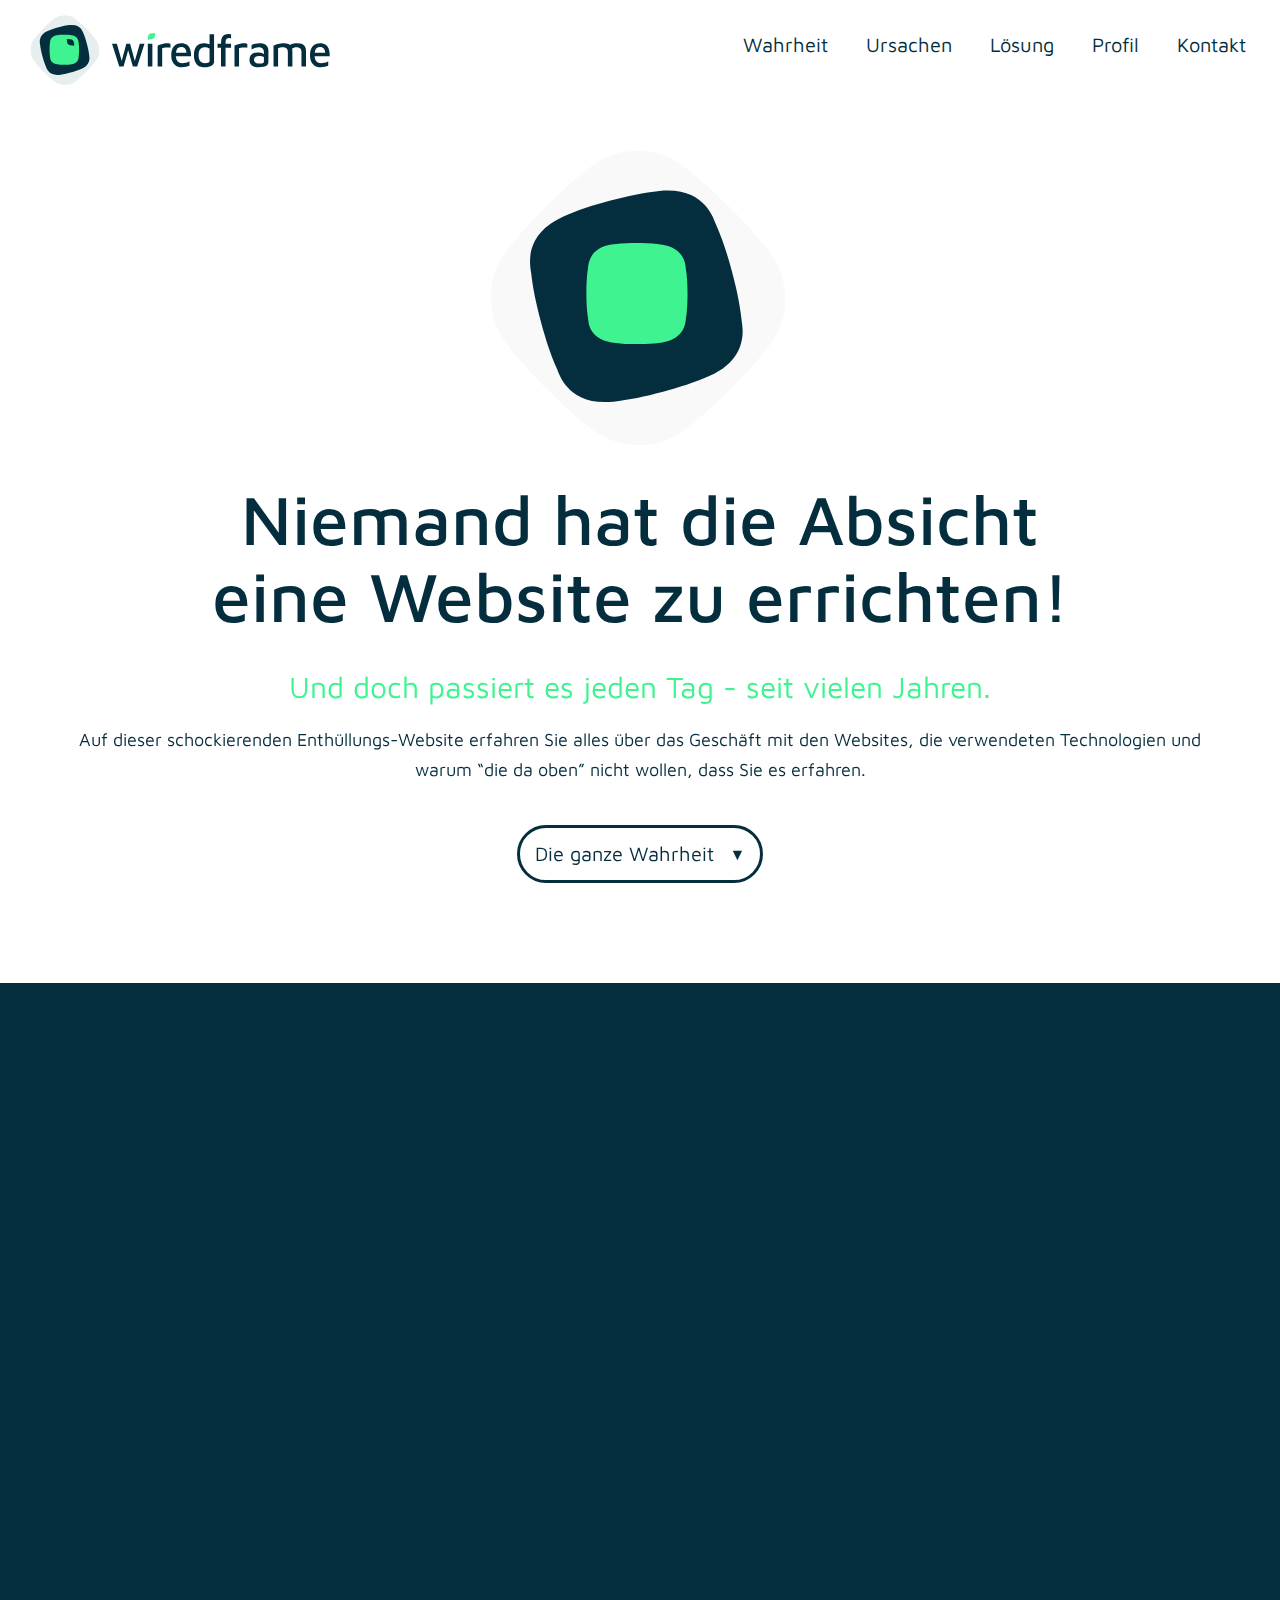
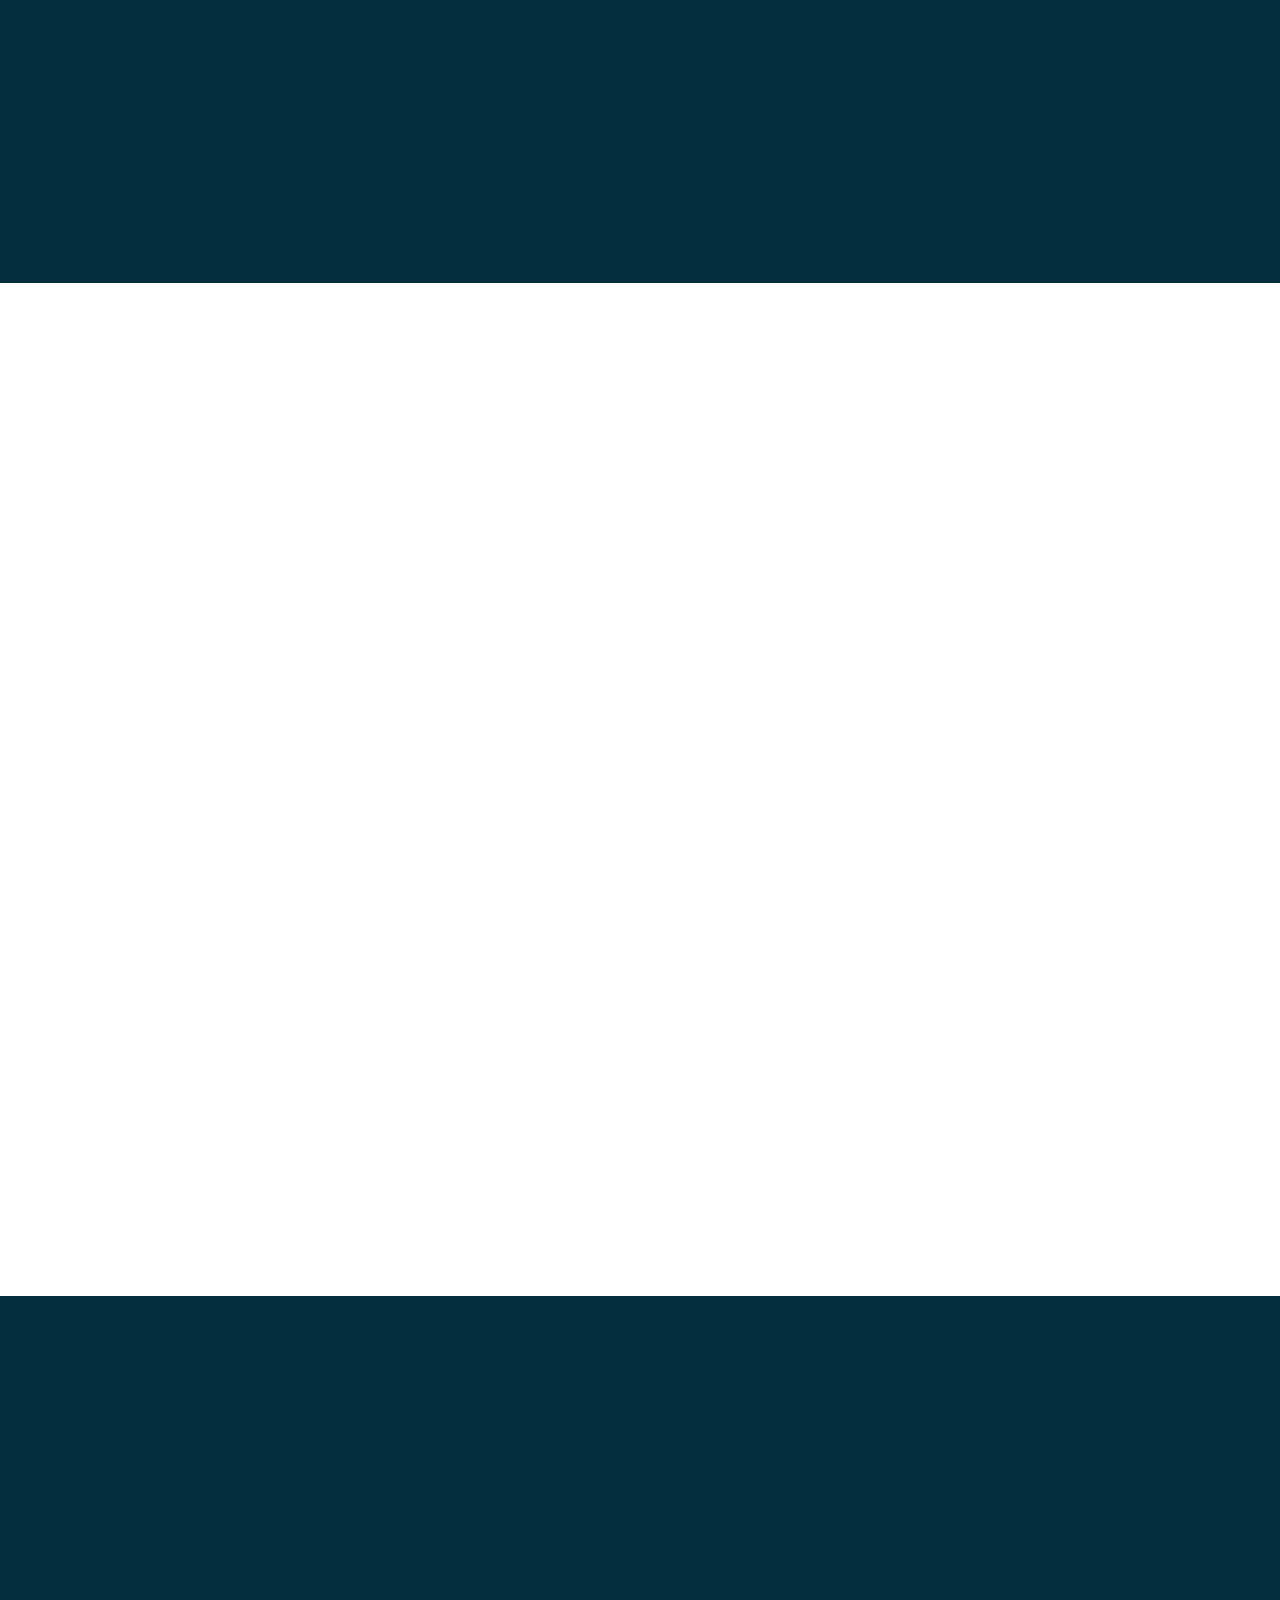
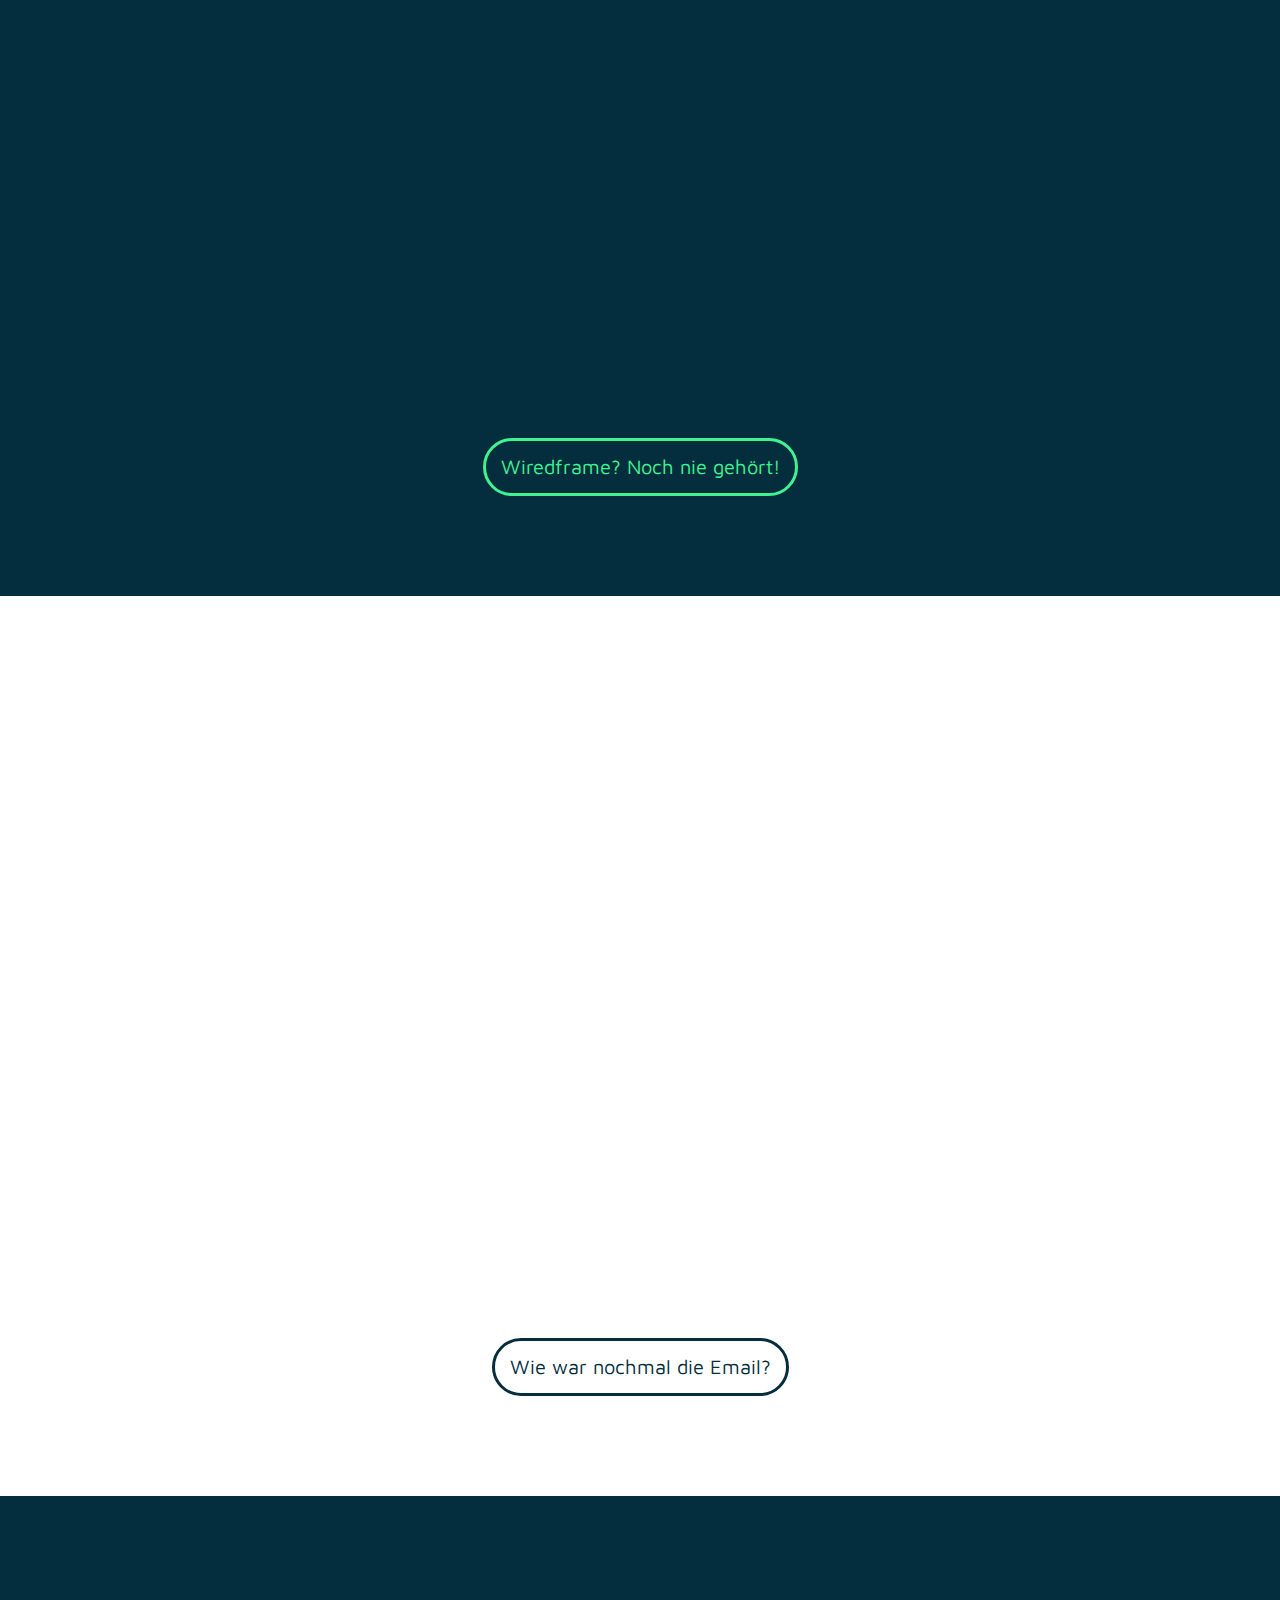
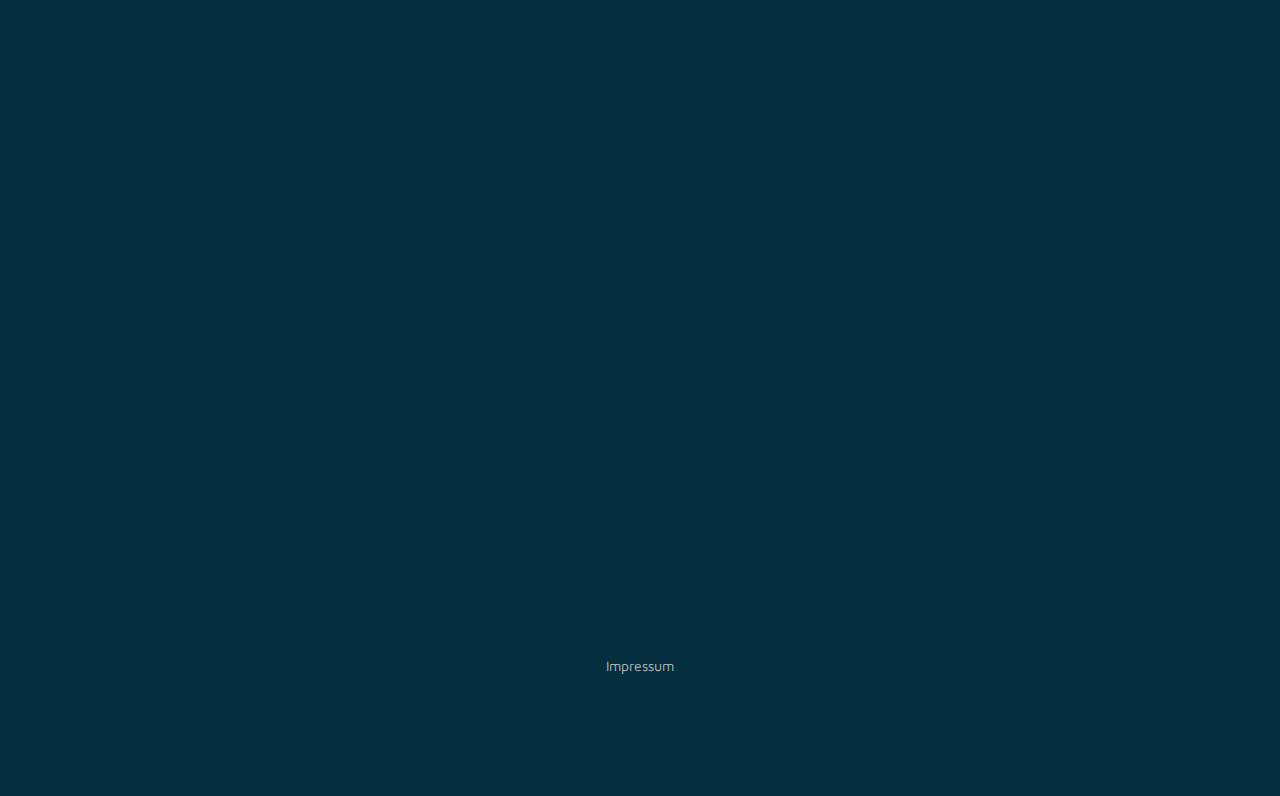
==== commit 9be61d22: "Bugfixes and improvements" ====
--- a/index.html
+++ b/index.html
@@ -1,6 +1,5 @@
 <!DOCTYPE html>
-<!--  This site was created in Webflow. http://www.webflow.com -->
-<!--  Last Published: Thu Jul 13 2017 06:56:07 GMT+0000 (UTC)  -->
+<!--  This site was created in Webflow. http://www.webflow.com --><!--  Last Published: Thu Jul 13 2017 06:56:07 GMT+0000 (UTC)  -->
 <html data-wf-page="538f4f0dacf076a472d0900d" data-wf-site="538f4f0dacf076a472d0900a" lang="de">
 
 <head>
@@ -18,7 +17,7 @@
   <link rel="stylesheet" href="css/normalize.css">
   <link rel="stylesheet" href="css/webflow.css">
   <link rel="stylesheet" href="css/wiredframe-screendesign.webflow.css">
-  <link href="https://fonts.googleapis.com/css2?family=Maven+Pro:wght@300;400;500;700;900&display=swap"
+  <link href="https://fonts.googleapis.com/css2?family=Maven+Pro:wght@300;400;500;700;900&amp;display=swap"
     rel="stylesheet">
   <!--[if lt IE 9]>
     <script src="https://cdnjs.cloudflare.com/ajax/libs/html5shiv/3.7.3/html5shiv.min.js"></script>
@@ -174,7 +173,7 @@
     <div class="columns content-container w-container" data-ix="intoviewanimation">
       <div class="leistungen profile" data-ix="scale-1-1">
         <div>
-          <p class="label profile" data-ix="aufzaehlungfadein1" style="margin-bottom: 10px;">mehr als</p>
+          <p class="label profile class-3301ea" data-ix="aufzaehlungfadein1">mehr als</p>
           <p class="profile subtitle">200</p>
           <p class="label profile" data-ix="aufzaehlungfadein1">abgeschlossene Projekte</p>
         </div>
@@ -254,218 +253,208 @@
             erstellte sowie lizenzfreie Werke zurückzugreifen.<br>
             <span class="impressumtitle">Datenschutz</span><br>
             <span class="impressumtitle">Datenschutzerklärung</span>
-            <p style="color: #3e4b51; font-size: 14px; text-align: left;">Wir freuen uns sehr über Ihr Interesse an
-              unserem Unternehmen. Datenschutz hat einen besonders hohen Stellenwert. Eine Nutzung der Internetseite ist
-              grundsätzlich ohne jede Angabe personenbezogener Daten möglich. Sofern eine betroffene Person besondere
-              Services unseres Unternehmens über unsere Internetseite in Anspruch nehmen möchte, könnte jedoch eine
-              Verarbeitung personenbezogener Daten erforderlich werden. Ist die Verarbeitung personenbezogener Daten
-              erforderlich und besteht für eine solche Verarbeitung keine gesetzliche Grundlage, holen wir generell eine
-              Einwilligung der betroffenen Person ein.</p>
-            <p style="color: #3e4b51; font-size: 14px; text-align: left;">Die Verarbeitung personenbezogener Daten,
-              beispielsweise des Namens, der Anschrift, E-Mail-Adresse oder Telefonnummer einer betroffenen Person,
-              erfolgt stets im Einklang mit der Datenschutz-Grundverordnung und in Übereinstimmung mit den für die Ulf
-              Schuster Wiredframe Screendesign geltenden landesspezifischen Datenschutzbestimmungen. Mittels dieser
-              Datenschutzerklärung möchte unser Unternehmen die Öffentlichkeit über Art, Umfang und Zweck der von uns
-              erhobenen, genutzten und verarbeiteten personenbezogenen Daten informieren. Ferner werden betroffene
-              Personen mittels dieser Datenschutzerklärung über die ihnen zustehenden Rechte aufgeklärt.</p>
-            <p style="color: #3e4b51; font-size: 14px; text-align: left;">Die Ulf Schuster Wiredframe Screendesign hat
-              als für die Verarbeitung Verantwortlicher zahlreiche technische und organisatorische Maßnahmen umgesetzt,
-              um einen möglichst lückenlosen Schutz der über diese Internetseite verarbeiteten personenbezogenen Daten
-              sicherzustellen. Dennoch können Internetbasierte Datenübertragungen grundsätzlich Sicherheitslücken
-              aufweisen, sodass ein absoluter Schutz nicht gewährleistet werden kann. Aus diesem Grund steht es jeder
-              betroffenen Person frei, personenbezogene Daten auch auf alternativen Wegen, beispielsweise telefonisch,
-              an uns zu übermitteln.</p>
+            <p class="class-32669e">Wir freuen uns sehr über Ihr Interesse an unserem Unternehmen. Datenschutz hat einen
+              besonders hohen Stellenwert. Eine Nutzung der Internetseite ist grundsätzlich ohne jede Angabe
+              personenbezogener Daten möglich. Sofern eine betroffene Person besondere Services unseres Unternehmens
+              über unsere Internetseite in Anspruch nehmen möchte, könnte jedoch eine Verarbeitung personenbezogener
+              Daten erforderlich werden. Ist die Verarbeitung personenbezogener Daten erforderlich und besteht für eine
+              solche Verarbeitung keine gesetzliche Grundlage, holen wir generell eine Einwilligung der betroffenen
+              Person ein.</p>
+            <p class="class-32669e">Die Verarbeitung personenbezogener Daten, beispielsweise des Namens, der Anschrift,
+              E-Mail-Adresse oder Telefonnummer einer betroffenen Person, erfolgt stets im Einklang mit der
+              Datenschutz-Grundverordnung und in Übereinstimmung mit den für die Ulf Schuster Wiredframe Screendesign
+              geltenden landesspezifischen Datenschutzbestimmungen. Mittels dieser Datenschutzerklärung möchte unser
+              Unternehmen die Öffentlichkeit über Art, Umfang und Zweck der von uns erhobenen, genutzten und
+              verarbeiteten personenbezogenen Daten informieren. Ferner werden betroffene Personen mittels dieser
+              Datenschutzerklärung über die ihnen zustehenden Rechte aufgeklärt.</p>
+            <p class="class-32669e">Die Ulf Schuster Wiredframe Screendesign hat als für die Verarbeitung
+              Verantwortlicher zahlreiche technische und organisatorische Maßnahmen umgesetzt, um einen möglichst
+              lückenlosen Schutz der über diese Internetseite verarbeiteten personenbezogenen Daten sicherzustellen.
+              Dennoch können Internetbasierte Datenübertragungen grundsätzlich Sicherheitslücken aufweisen, sodass ein
+              absoluter Schutz nicht gewährleistet werden kann. Aus diesem Grund steht es jeder betroffenen Person frei,
+              personenbezogene Daten auch auf alternativen Wegen, beispielsweise telefonisch, an uns zu übermitteln.</p>
             <span class="impressumtitle">1. Begriffsbestimmungen</span>
-            <p style="color: #3e4b51; font-size: 14px; text-align: left;">Die Datenschutzerklärung der Ulf Schuster
-              Wiredframe Screendesign beruht auf den Begrifflichkeiten, die durch den Europäischen Richtlinien- und
-              Verordnungsgeber beim Erlass der Datenschutz-Grundverordnung (DS-GVO) verwendet wurden. Unsere
-              Datenschutzerklärung soll sowohl für die Öffentlichkeit als auch für unsere Kunden und Geschäftspartner
-              einfach lesbar und verständlich sein. Um dies zu gewährleisten, möchten wir vorab die verwendeten
-              Begrifflichkeiten erläutern.</p>
-            <p style="color: #3e4b51; font-size: 14px; text-align: left;">Wir verwenden in dieser Datenschutzerklärung
-              unter anderem die folgenden Begriffe:</p>
-            <ul style="list-style: none">
+            <p class="class-32669e">Die Datenschutzerklärung der Ulf Schuster Wiredframe Screendesign beruht auf den
+              Begrifflichkeiten, die durch den Europäischen Richtlinien- und Verordnungsgeber beim Erlass der
+              Datenschutz-Grundverordnung (DS-GVO) verwendet wurden. Unsere Datenschutzerklärung soll sowohl für die
+              Öffentlichkeit als auch für unsere Kunden und Geschäftspartner einfach lesbar und verständlich sein. Um
+              dies zu gewährleisten, möchten wir vorab die verwendeten Begrifflichkeiten erläutern.</p>
+            <p class="class-32669e">Wir verwenden in dieser Datenschutzerklärung unter anderem die folgenden Begriffe:
+            </p>
+            <ul class="class-30ae8e">
               <li><span class="impressumtitle">a) personenbezogene Daten</span>
-                <p style="color: #3e4b51; font-size: 14px; text-align: left;">Personenbezogene Daten sind alle
-                  Informationen, die sich auf eine identifizierte oder identifizierbare natürliche Person (im Folgenden
-                  „betroffene Person“) beziehen. Als identifizierbar wird eine natürliche Person angesehen, die direkt
-                  oder indirekt, insbesondere mittels Zuordnung zu einer Kennung wie einem Namen, zu einer Kennnummer,
-                  zu Standortdaten, zu einer Online-Kennung oder zu einem oder mehreren besonderen Merkmalen, die
-                  Ausdruck der physischen, physiologischen, genetischen, psychischen, wirtschaftlichen, kulturellen oder
-                  sozialen Identität dieser natürlichen Person sind, identifiziert werden kann.</p>
+                <p class="class-32669e">Personenbezogene Daten sind alle Informationen, die sich auf eine identifizierte
+                  oder identifizierbare natürliche Person (im Folgenden „betroffene Person“) beziehen. Als
+                  identifizierbar wird eine natürliche Person angesehen, die direkt oder indirekt, insbesondere mittels
+                  Zuordnung zu einer Kennung wie einem Namen, zu einer Kennnummer, zu Standortdaten, zu einer
+                  Online-Kennung oder zu einem oder mehreren besonderen Merkmalen, die Ausdruck der physischen,
+                  physiologischen, genetischen, psychischen, wirtschaftlichen, kulturellen oder sozialen Identität
+                  dieser natürlichen Person sind, identifiziert werden kann.</p>
               </li>
               <li><span class="impressumtitle">b) betroffene Person</span>
-                <p style="color: #3e4b51; font-size: 14px; text-align: left;">Betroffene Person ist jede identifizierte
-                  oder identifizierbare natürliche Person, deren personenbezogene Daten von dem für die Verarbeitung
-                  Verantwortlichen verarbeitet werden.</p>
+                <p class="class-32669e">Betroffene Person ist jede identifizierte oder identifizierbare natürliche
+                  Person, deren personenbezogene Daten von dem für die Verarbeitung Verantwortlichen verarbeitet werden.
+                </p>
               </li>
               <li><span class="impressumtitle">c) Verarbeitung</span>
-                <p style="color: #3e4b51; font-size: 14px; text-align: left;">Verarbeitung ist jeder mit oder ohne Hilfe
-                  automatisierter Verfahren ausgeführte Vorgang oder jede solche Vorgangsreihe im Zusammenhang mit
-                  personenbezogenen Daten wie das Erheben, das Erfassen, die Organisation, das Ordnen, die Speicherung,
-                  die Anpassung oder Veränderung, das Auslesen, das Abfragen, die Verwendung, die Offenlegung durch
-                  Übermittlung, Verbreitung oder eine andere Form der Bereitstellung, den Abgleich oder die Verknüpfung,
-                  die Einschränkung, das Löschen oder die Vernichtung.</p>
+                <p class="class-32669e">Verarbeitung ist jeder mit oder ohne Hilfe automatisierter Verfahren ausgeführte
+                  Vorgang oder jede solche Vorgangsreihe im Zusammenhang mit personenbezogenen Daten wie das Erheben,
+                  das Erfassen, die Organisation, das Ordnen, die Speicherung, die Anpassung oder Veränderung, das
+                  Auslesen, das Abfragen, die Verwendung, die Offenlegung durch Übermittlung, Verbreitung oder eine
+                  andere Form der Bereitstellung, den Abgleich oder die Verknüpfung, die Einschränkung, das Löschen oder
+                  die Vernichtung.</p>
               </li>
               <li><span class="impressumtitle">d) Einschränkung der Verarbeitung</span>
-                <p style="color: #3e4b51; font-size: 14px; text-align: left;">Einschränkung der Verarbeitung ist die
-                  Markierung gespeicherter personenbezogener Daten mit dem Ziel, ihre künftige Verarbeitung
-                  einzuschränken.</p>
+                <p class="class-32669e">Einschränkung der Verarbeitung ist die Markierung gespeicherter
+                  personenbezogener Daten mit dem Ziel, ihre künftige Verarbeitung einzuschränken.</p>
               </li>
               <li><span class="impressumtitle">e) Profiling</span>
-                <p style="color: #3e4b51; font-size: 14px; text-align: left;">Profiling ist jede Art der automatisierten
-                  Verarbeitung personenbezogener Daten, die darin besteht, dass diese personenbezogenen Daten verwendet
-                  werden, um bestimmte persönliche Aspekte, die sich auf eine natürliche Person beziehen, zu bewerten,
-                  insbesondere, um Aspekte bezüglich Arbeitsleistung, wirtschaftlicher Lage, Gesundheit, persönlicher
-                  Vorlieben, Interessen, Zuverlässigkeit, Verhalten, Aufenthaltsort oder Ortswechsel dieser natürlichen
-                  Person zu analysieren oder vorherzusagen.</p>
+                <p class="class-32669e">Profiling ist jede Art der automatisierten Verarbeitung personenbezogener Daten,
+                  die darin besteht, dass diese personenbezogenen Daten verwendet werden, um bestimmte persönliche
+                  Aspekte, die sich auf eine natürliche Person beziehen, zu bewerten, insbesondere, um Aspekte bezüglich
+                  Arbeitsleistung, wirtschaftlicher Lage, Gesundheit, persönlicher Vorlieben, Interessen,
+                  Zuverlässigkeit, Verhalten, Aufenthaltsort oder Ortswechsel dieser natürlichen Person zu analysieren
+                  oder vorherzusagen.</p>
               </li>
               <li><span class="impressumtitle">f) Pseudonymisierung</span>
-                <p style="color: #3e4b51; font-size: 14px; text-align: left;">Pseudonymisierung ist die Verarbeitung
-                  personenbezogener Daten in einer Weise, auf welche die personenbezogenen Daten ohne Hinzuziehung
-                  zusätzlicher Informationen nicht mehr einer spezifischen betroffenen Person zugeordnet werden können,
-                  sofern diese zusätzlichen Informationen gesondert aufbewahrt werden und technischen und
-                  organisatorischen Maßnahmen unterliegen, die gewährleisten, dass die personenbezogenen Daten nicht
-                  einer identifizierten oder identifizierbaren natürlichen Person zugewiesen werden.</p>
+                <p class="class-32669e">Pseudonymisierung ist die Verarbeitung personenbezogener Daten in einer Weise,
+                  auf welche die personenbezogenen Daten ohne Hinzuziehung zusätzlicher Informationen nicht mehr einer
+                  spezifischen betroffenen Person zugeordnet werden können, sofern diese zusätzlichen Informationen
+                  gesondert aufbewahrt werden und technischen und organisatorischen Maßnahmen unterliegen, die
+                  gewährleisten, dass die personenbezogenen Daten nicht einer identifizierten oder identifizierbaren
+                  natürlichen Person zugewiesen werden.</p>
               </li>
               <li><span class="impressumtitle">g) Verantwortlicher oder für die Verarbeitung Verantwortlicher</span>
-                <p style="color: #3e4b51; font-size: 14px; text-align: left;">Verantwortlicher oder für die Verarbeitung
-                  Verantwortlicher ist die natürliche oder juristische Person, Behörde, Einrichtung oder andere Stelle,
-                  die allein oder gemeinsam mit anderen über die Zwecke und Mittel der Verarbeitung von
-                  personenbezogenen Daten entscheidet. Sind die Zwecke und Mittel dieser Verarbeitung durch das
-                  Unionsrecht oder das Recht der Mitgliedstaaten vorgegeben, so kann der Verantwortliche beziehungsweise
-                  können die bestimmten Kriterien seiner Benennung nach dem Unionsrecht oder dem Recht der
-                  Mitgliedstaaten vorgesehen werden.</p>
+                <p class="class-32669e">Verantwortlicher oder für die Verarbeitung Verantwortlicher ist die natürliche
+                  oder juristische Person, Behörde, Einrichtung oder andere Stelle, die allein oder gemeinsam mit
+                  anderen über die Zwecke und Mittel der Verarbeitung von personenbezogenen Daten entscheidet. Sind die
+                  Zwecke und Mittel dieser Verarbeitung durch das Unionsrecht oder das Recht der Mitgliedstaaten
+                  vorgegeben, so kann der Verantwortliche beziehungsweise können die bestimmten Kriterien seiner
+                  Benennung nach dem Unionsrecht oder dem Recht der Mitgliedstaaten vorgesehen werden.</p>
               </li>
               <li><span class="impressumtitle">h) Auftragsverarbeiter</span>
-                <p style="color: #3e4b51; font-size: 14px; text-align: left;">Auftragsverarbeiter ist eine natürliche
-                  oder juristische Person, Behörde, Einrichtung oder andere Stelle, die personenbezogene Daten im
-                  Auftrag des Verantwortlichen verarbeitet.</p>
+                <p class="class-32669e">Auftragsverarbeiter ist eine natürliche oder juristische Person, Behörde,
+                  Einrichtung oder andere Stelle, die personenbezogene Daten im Auftrag des Verantwortlichen
+                  verarbeitet.</p>
               </li>
               <li><span class="impressumtitle">i) Empfänger</span>
-                <p style="color: #3e4b51; font-size: 14px; text-align: left;">Empfänger ist eine natürliche oder
-                  juristische Person, Behörde, Einrichtung oder andere Stelle, der personenbezogene Daten offengelegt
-                  werden, unabhängig davon, ob es sich bei ihr um einen Dritten handelt oder nicht. Behörden, die im
-                  Rahmen eines bestimmten Untersuchungsauftrags nach dem Unionsrecht oder dem Recht der Mitgliedstaaten
-                  möglicherweise personenbezogene Daten erhalten, gelten jedoch nicht als Empfänger.</p>
+                <p class="class-32669e">Empfänger ist eine natürliche oder juristische Person, Behörde, Einrichtung oder
+                  andere Stelle, der personenbezogene Daten offengelegt werden, unabhängig davon, ob es sich bei ihr um
+                  einen Dritten handelt oder nicht. Behörden, die im Rahmen eines bestimmten Untersuchungsauftrags nach
+                  dem Unionsrecht oder dem Recht der Mitgliedstaaten möglicherweise personenbezogene Daten erhalten,
+                  gelten jedoch nicht als Empfänger.</p>
               </li>
               <li><span class="impressumtitle">j) Dritter</span>
-                <p style="color: #3e4b51; font-size: 14px; text-align: left;">Dritter ist eine natürliche oder
-                  juristische Person, Behörde, Einrichtung oder andere Stelle außer der betroffenen Person, dem
-                  Verantwortlichen, dem Auftragsverarbeiter und den Personen, die unter der unmittelbaren Verantwortung
-                  des Verantwortlichen oder des Auftragsverarbeiters befugt sind, die personenbezogenen Daten zu
-                  verarbeiten.</p>
+                <p class="class-32669e">Dritter ist eine natürliche oder juristische Person, Behörde, Einrichtung oder
+                  andere Stelle außer der betroffenen Person, dem Verantwortlichen, dem Auftragsverarbeiter und den
+                  Personen, die unter der unmittelbaren Verantwortung des Verantwortlichen oder des Auftragsverarbeiters
+                  befugt sind, die personenbezogenen Daten zu verarbeiten.</p>
               </li>
               <li><span class="impressumtitle">k) Einwilligung</span>
-                <p style="color: #3e4b51; font-size: 14px; text-align: left;">Einwilligung ist jede von der betroffenen
-                  Person freiwillig für den bestimmten Fall in informierter Weise und unmissverständlich abgegebene
-                  Willensbekundung in Form einer Erklärung oder einer sonstigen eindeutigen bestätigenden Handlung, mit
-                  der die betroffene Person zu verstehen gibt, dass sie mit der Verarbeitung der sie betreffenden
-                  personenbezogenen Daten einverstanden ist.</p>
+                <p class="class-32669e">Einwilligung ist jede von der betroffenen Person freiwillig für den bestimmten
+                  Fall in informierter Weise und unmissverständlich abgegebene Willensbekundung in Form einer Erklärung
+                  oder einer sonstigen eindeutigen bestätigenden Handlung, mit der die betroffene Person zu verstehen
+                  gibt, dass sie mit der Verarbeitung der sie betreffenden personenbezogenen Daten einverstanden ist.
+                </p>
               </li>
             </ul>
             <span class="impressumtitle">2. Name und Anschrift des für die Verarbeitung Verantwortlichen</span>
-            <p style="color: #3e4b51; font-size: 14px; text-align: left;">Verantwortlicher im Sinne der
-              Datenschutz-Grundverordnung, sonstiger in den Mitgliedstaaten der Europäischen Union geltenden
-              Datenschutzgesetze und anderer Bestimmungen mit datenschutzrechtlichem Charakter ist die:</p>
-            <p style="color: #3e4b51; font-size: 14px; text-align: left;">Ulf Schuster Wiredframe Screendesign</p>
-            <p style="color: #3e4b51; font-size: 14px; text-align: left;">Heinrich-Campendonk-Str. 9</p>
-            <p style="color: #3e4b51; font-size: 14px; text-align: left;">82377 Penzberg</p>
-            <p style="color: #3e4b51; font-size: 14px; text-align: left;">Deutschland</p>
-            <p style="color: #3e4b51; font-size: 14px; text-align: left;">Tel.: 015165113151</p>
-            <p style="color: #3e4b51; font-size: 14px; text-align: left;">E-Mail: office@wiredframe.de</p>
-            <p style="color: #3e4b51; font-size: 14px; text-align: left;">Website: www.wiredframe.de</p>
+            <p class="class-32669e">Verantwortlicher im Sinne der Datenschutz-Grundverordnung, sonstiger in den
+              Mitgliedstaaten der Europäischen Union geltenden Datenschutzgesetze und anderer Bestimmungen mit
+              datenschutzrechtlichem Charakter ist die:</p>
+            <p class="class-32669e">Ulf Schuster Wiredframe Screendesign</p>
+            <p class="class-32669e">Heinrich-Campendonk-Str. 9</p>
+            <p class="class-32669e">82377 Penzberg</p>
+            <p class="class-32669e">Deutschland</p>
+            <p class="class-32669e">Tel.: 015165113151</p>
+            <p class="class-32669e">E-Mail: office@wiredframe.de</p>
+            <p class="class-32669e">Website: www.wiredframe.de</p>
             <span class="impressumtitle">3. Cookies</span>
-            <p style="color: #3e4b51; font-size: 14px; text-align: left;">Die Internetseiten der Ulf Schuster Wiredframe
-              Screendesign verwenden Cookies. Cookies sind Textdateien, welche über einen Internetbrowser auf einem
-              Computersystem abgelegt und gespeichert werden.</p>
-            <p style="color: #3e4b51; font-size: 14px; text-align: left;">Zahlreiche Internetseiten und Server verwenden
-              Cookies. Viele Cookies enthalten eine sogenannte Cookie-ID. Eine Cookie-ID ist eine eindeutige Kennung des
-              Cookies. Sie besteht aus einer Zeichenfolge, durch welche Internetseiten und Server dem konkreten
-              Internetbrowser zugeordnet werden können, in dem das Cookie gespeichert wurde. Dies ermöglicht es den
-              besuchten Internetseiten und Servern, den individuellen Browser der betroffenen Person von anderen
-              Internetbrowsern, die andere Cookies enthalten, zu unterscheiden. Ein bestimmter Internetbrowser kann über
-              die eindeutige Cookie-ID wiedererkannt und identifiziert werden.</p>
-            <p style="color: #3e4b51; font-size: 14px; text-align: left;">Durch den Einsatz von Cookies kann die Ulf
-              Schuster Wiredframe Screendesign den Nutzern dieser Internetseite nutzerfreundlichere Services
-              bereitstellen, die ohne die Cookie-Setzung nicht möglich wären.</p>
-            <p style="color: #3e4b51; font-size: 14px; text-align: left;">Mittels eines Cookies können die Informationen
-              und Angebote auf unserer Internetseite im Sinne des Benutzers optimiert werden. Cookies ermöglichen uns,
-              wie bereits erwähnt, die Benutzer unserer Internetseite wiederzuerkennen. Zweck dieser Wiedererkennung ist
-              es, den Nutzern die Verwendung unserer Internetseite zu erleichtern. Der Benutzer einer Internetseite, die
-              Cookies verwendet, muss beispielsweise nicht bei jedem Besuch der Internetseite erneut seine Zugangsdaten
-              eingeben, weil dies von der Internetseite und dem auf dem Computersystem des Benutzers abgelegten Cookie
-              übernommen wird. Ein weiteres Beispiel ist das Cookie eines Warenkorbes im Online-Shop. Der Online-Shop
-              merkt sich die Artikel, die ein Kunde in den virtuellen Warenkorb gelegt hat, über ein Cookie.</p>
-            <p style="color: #3e4b51; font-size: 14px; text-align: left;">Die betroffene Person kann die Setzung von
-              Cookies durch unsere Internetseite jederzeit mittels einer entsprechenden Einstellung des genutzten
-              Internetbrowsers verhindern und damit der Setzung von Cookies dauerhaft widersprechen. Ferner können
-              bereits gesetzte Cookies jederzeit über einen Internetbrowser oder andere Softwareprogramme gelöscht
-              werden. Dies ist in allen gängigen Internetbrowsern möglich. Deaktiviert die betroffene Person die Setzung
-              von Cookies in dem genutzten Internetbrowser, sind unter Umständen nicht alle Funktionen unserer
-              Internetseite vollumfänglich nutzbar.</p>
+            <p class="class-32669e">Die Internetseiten der Ulf Schuster Wiredframe Screendesign verwenden Cookies.
+              Cookies sind Textdateien, welche über einen Internetbrowser auf einem Computersystem abgelegt und
+              gespeichert werden.</p>
+            <p class="class-32669e">Zahlreiche Internetseiten und Server verwenden Cookies. Viele Cookies enthalten eine
+              sogenannte Cookie-ID. Eine Cookie-ID ist eine eindeutige Kennung des Cookies. Sie besteht aus einer
+              Zeichenfolge, durch welche Internetseiten und Server dem konkreten Internetbrowser zugeordnet werden
+              können, in dem das Cookie gespeichert wurde. Dies ermöglicht es den besuchten Internetseiten und Servern,
+              den individuellen Browser der betroffenen Person von anderen Internetbrowsern, die andere Cookies
+              enthalten, zu unterscheiden. Ein bestimmter Internetbrowser kann über die eindeutige Cookie-ID
+              wiedererkannt und identifiziert werden.</p>
+            <p class="class-32669e">Durch den Einsatz von Cookies kann die Ulf Schuster Wiredframe Screendesign den
+              Nutzern dieser Internetseite nutzerfreundlichere Services bereitstellen, die ohne die Cookie-Setzung nicht
+              möglich wären.</p>
+            <p class="class-32669e">Mittels eines Cookies können die Informationen und Angebote auf unserer
+              Internetseite im Sinne des Benutzers optimiert werden. Cookies ermöglichen uns, wie bereits erwähnt, die
+              Benutzer unserer Internetseite wiederzuerkennen. Zweck dieser Wiedererkennung ist es, den Nutzern die
+              Verwendung unserer Internetseite zu erleichtern. Der Benutzer einer Internetseite, die Cookies verwendet,
+              muss beispielsweise nicht bei jedem Besuch der Internetseite erneut seine Zugangsdaten eingeben, weil dies
+              von der Internetseite und dem auf dem Computersystem des Benutzers abgelegten Cookie übernommen wird. Ein
+              weiteres Beispiel ist das Cookie eines Warenkorbes im Online-Shop. Der Online-Shop merkt sich die Artikel,
+              die ein Kunde in den virtuellen Warenkorb gelegt hat, über ein Cookie.</p>
+            <p class="class-32669e">Die betroffene Person kann die Setzung von Cookies durch unsere Internetseite
+              jederzeit mittels einer entsprechenden Einstellung des genutzten Internetbrowsers verhindern und damit der
+              Setzung von Cookies dauerhaft widersprechen. Ferner können bereits gesetzte Cookies jederzeit über einen
+              Internetbrowser oder andere Softwareprogramme gelöscht werden. Dies ist in allen gängigen Internetbrowsern
+              möglich. Deaktiviert die betroffene Person die Setzung von Cookies in dem genutzten Internetbrowser, sind
+              unter Umständen nicht alle Funktionen unserer Internetseite vollumfänglich nutzbar.</p>
             <span class="impressumtitle">4. Erfassung von allgemeinen Daten und Informationen</span>
-            <p style="color: #3e4b51; font-size: 14px; text-align: left;">Die Internetseite der Ulf Schuster Wiredframe
-              Screendesign erfasst mit jedem Aufruf der Internetseite durch eine betroffene Person oder ein
-              automatisiertes System eine Reihe von allgemeinen Daten und Informationen. Diese allgemeinen Daten und
-              Informationen werden in den Logfiles des Servers gespeichert. Erfasst werden können die (1) verwendeten
-              Browsertypen und Versionen, (2) das vom zugreifenden System verwendete Betriebssystem, (3) die
-              Internetseite, von welcher ein zugreifendes System auf unsere Internetseite gelangt (sogenannte Referrer),
-              (4) die Unterwebseiten, welche über ein zugreifendes System auf unserer Internetseite angesteuert werden,
-              (5) das Datum und die Uhrzeit eines Zugriffs auf die Internetseite, (6) eine Internet-Protokoll-Adresse
-              (IP-Adresse), (7) der Internet-Service-Provider des zugreifenden Systems und (8) sonstige ähnliche Daten
-              und Informationen, die der Gefahrenabwehr im Falle von Angriffen auf unsere informationstechnologischen
-              Systeme dienen.</p>
-            <p style="color: #3e4b51; font-size: 14px; text-align: left;">Bei der Nutzung dieser allgemeinen Daten und
-              Informationen zieht die Ulf Schuster Wiredframe Screendesign keine Rückschlüsse auf die betroffene Person.
-              Diese Informationen werden vielmehr benötigt, um (1) die Inhalte unserer Internetseite korrekt
-              auszuliefern, (2) die Inhalte unserer Internetseite sowie die Werbung für diese zu optimieren, (3) die
-              dauerhafte Funktionsfähigkeit unserer informationstechnologischen Systeme und der Technik unserer
-              Internetseite zu gewährleisten sowie (4) um Strafverfolgungsbehörden im Falle eines Cyberangriffes die zur
-              Strafverfolgung notwendigen Informationen bereitzustellen. Diese anonym erhobenen Daten und Informationen
-              werden durch die Ulf Schuster Wiredframe Screendesign daher einerseits statistisch und ferner mit dem Ziel
-              ausgewertet, den Datenschutz und die Datensicherheit in unserem Unternehmen zu erhöhen, um letztlich ein
-              optimales Schutzniveau für die von uns verarbeiteten personenbezogenen Daten sicherzustellen. Die anonymen
-              Daten der Server-Logfiles werden getrennt von allen durch eine betroffene Person angegebenen
-              personenbezogenen Daten gespeichert.</p>
+            <p class="class-32669e">Die Internetseite der Ulf Schuster Wiredframe Screendesign erfasst mit jedem Aufruf
+              der Internetseite durch eine betroffene Person oder ein automatisiertes System eine Reihe von allgemeinen
+              Daten und Informationen. Diese allgemeinen Daten und Informationen werden in den Logfiles des Servers
+              gespeichert. Erfasst werden können die (1) verwendeten Browsertypen und Versionen, (2) das vom
+              zugreifenden System verwendete Betriebssystem, (3) die Internetseite, von welcher ein zugreifendes System
+              auf unsere Internetseite gelangt (sogenannte Referrer), (4) die Unterwebseiten, welche über ein
+              zugreifendes System auf unserer Internetseite angesteuert werden, (5) das Datum und die Uhrzeit eines
+              Zugriffs auf die Internetseite, (6) eine Internet-Protokoll-Adresse (IP-Adresse), (7) der
+              Internet-Service-Provider des zugreifenden Systems und (8) sonstige ähnliche Daten und Informationen, die
+              der Gefahrenabwehr im Falle von Angriffen auf unsere informationstechnologischen Systeme dienen.</p>
+            <p class="class-32669e">Bei der Nutzung dieser allgemeinen Daten und Informationen zieht die Ulf Schuster
+              Wiredframe Screendesign keine Rückschlüsse auf die betroffene Person. Diese Informationen werden vielmehr
+              benötigt, um (1) die Inhalte unserer Internetseite korrekt auszuliefern, (2) die Inhalte unserer
+              Internetseite sowie die Werbung für diese zu optimieren, (3) die dauerhafte Funktionsfähigkeit unserer
+              informationstechnologischen Systeme und der Technik unserer Internetseite zu gewährleisten sowie (4) um
+              Strafverfolgungsbehörden im Falle eines Cyberangriffes die zur Strafverfolgung notwendigen Informationen
+              bereitzustellen. Diese anonym erhobenen Daten und Informationen werden durch die Ulf Schuster Wiredframe
+              Screendesign daher einerseits statistisch und ferner mit dem Ziel ausgewertet, den Datenschutz und die
+              Datensicherheit in unserem Unternehmen zu erhöhen, um letztlich ein optimales Schutzniveau für die von uns
+              verarbeiteten personenbezogenen Daten sicherzustellen. Die anonymen Daten der Server-Logfiles werden
+              getrennt von allen durch eine betroffene Person angegebenen personenbezogenen Daten gespeichert.</p>
             <span class="impressumtitle">5. Kontaktmöglichkeit über die Internetseite</span>
-            <p style="color: #3e4b51; font-size: 14px; text-align: left;">Die Internetseite der Ulf Schuster Wiredframe
-              Screendesign enthält aufgrund von gesetzlichen Vorschriften Angaben, die eine schnelle elektronische
-              Kontaktaufnahme zu unserem Unternehmen sowie eine unmittelbare Kommunikation mit uns ermöglichen, was
-              ebenfalls eine allgemeine Adresse der sogenannten elektronischen Post (E-Mail-Adresse) umfasst. Sofern
-              eine betroffene Person per E-Mail oder über ein Kontaktformular den Kontakt mit dem für die Verarbeitung
-              Verantwortlichen aufnimmt, werden die von der betroffenen Person übermittelten personenbezogenen Daten
-              automatisch gespeichert. Solche auf freiwilliger Basis von einer betroffenen Person an den für die
-              Verarbeitung Verantwortlichen übermittelten personenbezogenen Daten werden für Zwecke der Bearbeitung oder
-              der Kontaktaufnahme zur betroffenen Person gespeichert. Es erfolgt keine Weitergabe dieser
-              personenbezogenen Daten an Dritte.</p>
+            <p class="class-32669e">Die Internetseite der Ulf Schuster Wiredframe Screendesign enthält aufgrund von
+              gesetzlichen Vorschriften Angaben, die eine schnelle elektronische Kontaktaufnahme zu unserem Unternehmen
+              sowie eine unmittelbare Kommunikation mit uns ermöglichen, was ebenfalls eine allgemeine Adresse der
+              sogenannten elektronischen Post (E-Mail-Adresse) umfasst. Sofern eine betroffene Person per E-Mail oder
+              über ein Kontaktformular den Kontakt mit dem für die Verarbeitung Verantwortlichen aufnimmt, werden die
+              von der betroffenen Person übermittelten personenbezogenen Daten automatisch gespeichert. Solche auf
+              freiwilliger Basis von einer betroffenen Person an den für die Verarbeitung Verantwortlichen übermittelten
+              personenbezogenen Daten werden für Zwecke der Bearbeitung oder der Kontaktaufnahme zur betroffenen Person
+              gespeichert. Es erfolgt keine Weitergabe dieser personenbezogenen Daten an Dritte.</p>
             <span class="impressumtitle">6. Routinemäßige Löschung und Sperrung von personenbezogenen Daten</span>
-            <p style="color: #3e4b51; font-size: 14px; text-align: left;">Der für die Verarbeitung Verantwortliche
-              verarbeitet und speichert personenbezogene Daten der betroffenen Person nur für den Zeitraum, der zur
-              Erreichung des Speicherungszwecks erforderlich ist oder sofern dies durch den Europäischen Richtlinien-
-              und Verordnungsgeber oder einen anderen Gesetzgeber in Gesetzen oder Vorschriften, welchen der für die
-              Verarbeitung Verantwortliche unterliegt, vorgesehen wurde.</p>
-            <p style="color: #3e4b51; font-size: 14px; text-align: left;">Entfällt der Speicherungszweck oder läuft eine
-              vom Europäischen Richtlinien- und Verordnungsgeber oder einem anderen zuständigen Gesetzgeber
-              vorgeschriebene Speicherfrist ab, werden die personenbezogenen Daten routinemäßig und entsprechend den
-              gesetzlichen Vorschriften gesperrt oder gelöscht.</p>
+            <p class="class-32669e">Der für die Verarbeitung Verantwortliche verarbeitet und speichert personenbezogene
+              Daten der betroffenen Person nur für den Zeitraum, der zur Erreichung des Speicherungszwecks erforderlich
+              ist oder sofern dies durch den Europäischen Richtlinien- und Verordnungsgeber oder einen anderen
+              Gesetzgeber in Gesetzen oder Vorschriften, welchen der für die Verarbeitung Verantwortliche unterliegt,
+              vorgesehen wurde.</p>
+            <p class="class-32669e">Entfällt der Speicherungszweck oder läuft eine vom Europäischen Richtlinien- und
+              Verordnungsgeber oder einem anderen zuständigen Gesetzgeber vorgeschriebene Speicherfrist ab, werden die
+              personenbezogenen Daten routinemäßig und entsprechend den gesetzlichen Vorschriften gesperrt oder
+              gelöscht.</p>
             <span class="impressumtitle">7. Rechte der betroffenen Person</span>
-            <ul style="list-style: none;">
+            <ul class="class-0fe735">
               <li><span class="impressumtitle">a) Recht auf Bestätigung</span>
-                <p style="color: #3e4b51; font-size: 14px; text-align: left;">Jede betroffene Person hat das vom
-                  Europäischen Richtlinien- und Verordnungsgeber eingeräumte Recht, von dem für die Verarbeitung
-                  Verantwortlichen eine Bestätigung darüber zu verlangen, ob sie betreffende personenbezogene Daten
-                  verarbeitet werden. Möchte eine betroffene Person dieses Bestätigungsrecht in Anspruch nehmen, kann
-                  sie sich hierzu jederzeit an einen Mitarbeiter des für die Verarbeitung Verantwortlichen wenden.</p>
+                <p class="class-32669e">Jede betroffene Person hat das vom Europäischen Richtlinien- und
+                  Verordnungsgeber eingeräumte Recht, von dem für die Verarbeitung Verantwortlichen eine Bestätigung
+                  darüber zu verlangen, ob sie betreffende personenbezogene Daten verarbeitet werden. Möchte eine
+                  betroffene Person dieses Bestätigungsrecht in Anspruch nehmen, kann sie sich hierzu jederzeit an einen
+                  Mitarbeiter des für die Verarbeitung Verantwortlichen wenden.</p>
               </li>
               <li><span class="impressumtitle">b) Recht auf Auskunft</span>
-                <p style="color: #3e4b51; font-size: 14px; text-align: left;">Jede von der Verarbeitung
-                  personenbezogener Daten betroffene Person hat das vom Europäischen Richtlinien- und Verordnungsgeber
-                  gewährte Recht, jederzeit von dem für die Verarbeitung Verantwortlichen unentgeltliche Auskunft über
-                  die zu seiner Person gespeicherten personenbezogenen Daten und eine Kopie dieser Auskunft zu erhalten.
-                  Ferner hat der Europäische Richtlinien- und Verordnungsgeber der betroffenen Person Auskunft über
-                  folgende Informationen zugestanden:</p>
-                <ul style="list-style: none;">
+                <p class="class-32669e">Jede von der Verarbeitung personenbezogener Daten betroffene Person hat das vom
+                  Europäischen Richtlinien- und Verordnungsgeber gewährte Recht, jederzeit von dem für die Verarbeitung
+                  Verantwortlichen unentgeltliche Auskunft über die zu seiner Person gespeicherten personenbezogenen
+                  Daten und eine Kopie dieser Auskunft zu erhalten. Ferner hat der Europäische Richtlinien- und
+                  Verordnungsgeber der betroffenen Person Auskunft über folgende Informationen zugestanden:</p>
+                <ul class="class-0fe735">
                   <li>die Verarbeitungszwecke</li>
                   <li>die Kategorien personenbezogener Daten, die verarbeitet werden</li>
                   <li>die Empfänger oder Kategorien von Empfängern, gegenüber denen die personenbezogenen Daten
@@ -484,34 +473,29 @@
                     involvierte Logik sowie die Tragweite und die angestrebten Auswirkungen einer derartigen
                     Verarbeitung für die betroffene Person</li>
                 </ul>
-                <p style="color: #3e4b51; font-size: 14px; text-align: left;">Ferner steht der betroffenen Person ein
-                  Auskunftsrecht darüber zu, ob personenbezogene Daten an ein Drittland oder an eine internationale
-                  Organisation übermittelt wurden. Sofern dies der Fall ist, so steht der betroffenen Person im Übrigen
-                  das Recht zu, Auskunft über die geeigneten Garantien im Zusammenhang mit der Übermittlung zu erhalten.
-                </p>
-                <p style="color: #3e4b51; font-size: 14px; text-align: left;">Möchte eine betroffene Person dieses
-                  Auskunftsrecht in Anspruch nehmen, kann sie sich hierzu jederzeit an einen Mitarbeiter des für die
-                  Verarbeitung Verantwortlichen wenden.</p>
+                <p class="class-32669e">Ferner steht der betroffenen Person ein Auskunftsrecht darüber zu, ob
+                  personenbezogene Daten an ein Drittland oder an eine internationale Organisation übermittelt wurden.
+                  Sofern dies der Fall ist, so steht der betroffenen Person im Übrigen das Recht zu, Auskunft über die
+                  geeigneten Garantien im Zusammenhang mit der Übermittlung zu erhalten. </p>
+                <p class="class-32669e">Möchte eine betroffene Person dieses Auskunftsrecht in Anspruch nehmen, kann sie
+                  sich hierzu jederzeit an einen Mitarbeiter des für die Verarbeitung Verantwortlichen wenden.</p>
               </li>
               <li><span class="impressumtitle">c) Recht auf Berichtigung</span>
-                <p style="color: #3e4b51; font-size: 14px; text-align: left;">Jede von der Verarbeitung
-                  personenbezogener Daten betroffene Person hat das vom Europäischen Richtlinien- und Verordnungsgeber
-                  gewährte Recht, die unverzügliche Berichtigung sie betreffender unrichtiger personenbezogener Daten zu
-                  verlangen. Ferner steht der betroffenen Person das Recht zu, unter Berücksichtigung der Zwecke der
-                  Verarbeitung, die Vervollständigung unvollständiger personenbezogener Daten — auch mittels einer
-                  ergänzenden Erklärung — zu verlangen.</p>
-                <p style="color: #3e4b51; font-size: 14px; text-align: left;">Möchte eine betroffene Person dieses
-                  Berichtigungsrecht in Anspruch nehmen, kann sie sich hierzu jederzeit an einen Mitarbeiter des für die
-                  Verarbeitung Verantwortlichen wenden.</p>
+                <p class="class-32669e">Jede von der Verarbeitung personenbezogener Daten betroffene Person hat das vom
+                  Europäischen Richtlinien- und Verordnungsgeber gewährte Recht, die unverzügliche Berichtigung sie
+                  betreffender unrichtiger personenbezogener Daten zu verlangen. Ferner steht der betroffenen Person das
+                  Recht zu, unter Berücksichtigung der Zwecke der Verarbeitung, die Vervollständigung unvollständiger
+                  personenbezogener Daten — auch mittels einer ergänzenden Erklärung — zu verlangen.</p>
+                <p class="class-32669e">Möchte eine betroffene Person dieses Berichtigungsrecht in Anspruch nehmen, kann
+                  sie sich hierzu jederzeit an einen Mitarbeiter des für die Verarbeitung Verantwortlichen wenden.</p>
               </li>
               <li>
                 <span class="impressumtitle">d) Recht auf Löschung (Recht auf Vergessen werden)</span>
-                <p style="color: #3e4b51; font-size: 14px; text-align: left;">Jede von der Verarbeitung
-                  personenbezogener Daten betroffene Person hat das vom Europäischen Richtlinien- und Verordnungsgeber
-                  gewährte Recht, von dem Verantwortlichen zu verlangen, dass die sie betreffenden personenbezogenen
-                  Daten unverzüglich gelöscht werden, sofern einer der folgenden Gründe zutrifft und soweit die
-                  Verarbeitung nicht erforderlich ist:</p>
-                <ul style="list-style: none;">
+                <p class="class-32669e">Jede von der Verarbeitung personenbezogener Daten betroffene Person hat das vom
+                  Europäischen Richtlinien- und Verordnungsgeber gewährte Recht, von dem Verantwortlichen zu verlangen,
+                  dass die sie betreffenden personenbezogenen Daten unverzüglich gelöscht werden, sofern einer der
+                  folgenden Gründe zutrifft und soweit die Verarbeitung nicht erforderlich ist:</p>
+                <ul class="class-0fe735">
                   <li>Die personenbezogenen Daten wurden für solche Zwecke erhoben oder auf sonstige Weise verarbeitet,
                     für welche sie nicht mehr notwendig sind.</li>
                   <li>Die betroffene Person widerruft ihre Einwilligung, auf die sich die Verarbeitung gemäß Art. 6 Abs.
@@ -527,29 +511,27 @@
                   <li>Die personenbezogenen Daten wurden in Bezug auf angebotene Dienste der Informationsgesellschaft
                     gemäß Art. 8 Abs. 1 DS-GVO erhoben.</li>
                 </ul>
-                <p style="color: #3e4b51; font-size: 14px; text-align: left;">Sofern einer der oben genannten Gründe
-                  zutrifft und eine betroffene Person die Löschung von personenbezogenen Daten, die bei der Ulf Schuster
-                  Wiredframe Screendesign gespeichert sind, veranlassen möchte, kann sie sich hierzu jederzeit an einen
-                  Mitarbeiter des für die Verarbeitung Verantwortlichen wenden. Der Mitarbeiter der Ulf Schuster
-                  Wiredframe Screendesign wird veranlassen, dass dem Löschverlangen unverzüglich nachgekommen wird.</p>
-                <p style="color: #3e4b51; font-size: 14px; text-align: left;">Wurden die personenbezogenen Daten von der
-                  Ulf Schuster Wiredframe Screendesign öffentlich gemacht und ist unser Unternehmen als Verantwortlicher
-                  gemäß Art. 17 Abs. 1 DS-GVO zur Löschung der personenbezogenen Daten verpflichtet, so trifft die Ulf
-                  Schuster Wiredframe Screendesign unter Berücksichtigung der verfügbaren Technologie und der
-                  Implementierungskosten angemessene Maßnahmen, auch technischer Art, um andere für die
-                  Datenverarbeitung Verantwortliche, welche die veröffentlichten personenbezogenen Daten verarbeiten,
-                  darüber in Kenntnis zu setzen, dass die betroffene Person von diesen anderen für die Datenverarbeitung
-                  Verantwortlichen die Löschung sämtlicher Links zu diesen personenbezogenen Daten oder von Kopien oder
-                  Replikationen dieser personenbezogenen Daten verlangt hat, soweit die Verarbeitung nicht erforderlich
-                  ist. Der Mitarbeiter der Ulf Schuster Wiredframe Screendesign wird im Einzelfall das Notwendige
-                  veranlassen.</p>
+                <p class="class-32669e">Sofern einer der oben genannten Gründe zutrifft und eine betroffene Person die
+                  Löschung von personenbezogenen Daten, die bei der Ulf Schuster Wiredframe Screendesign gespeichert
+                  sind, veranlassen möchte, kann sie sich hierzu jederzeit an einen Mitarbeiter des für die Verarbeitung
+                  Verantwortlichen wenden. Der Mitarbeiter der Ulf Schuster Wiredframe Screendesign wird veranlassen,
+                  dass dem Löschverlangen unverzüglich nachgekommen wird.</p>
+                <p class="class-32669e">Wurden die personenbezogenen Daten von der Ulf Schuster Wiredframe Screendesign
+                  öffentlich gemacht und ist unser Unternehmen als Verantwortlicher gemäß Art. 17 Abs. 1 DS-GVO zur
+                  Löschung der personenbezogenen Daten verpflichtet, so trifft die Ulf Schuster Wiredframe Screendesign
+                  unter Berücksichtigung der verfügbaren Technologie und der Implementierungskosten angemessene
+                  Maßnahmen, auch technischer Art, um andere für die Datenverarbeitung Verantwortliche, welche die
+                  veröffentlichten personenbezogenen Daten verarbeiten, darüber in Kenntnis zu setzen, dass die
+                  betroffene Person von diesen anderen für die Datenverarbeitung Verantwortlichen die Löschung
+                  sämtlicher Links zu diesen personenbezogenen Daten oder von Kopien oder Replikationen dieser
+                  personenbezogenen Daten verlangt hat, soweit die Verarbeitung nicht erforderlich ist. Der Mitarbeiter
+                  der Ulf Schuster Wiredframe Screendesign wird im Einzelfall das Notwendige veranlassen.</p>
               </li>
               <li><span class="impressumtitle">e) Recht auf Einschränkung der Verarbeitung</span>
-                <p style="color: #3e4b51; font-size: 14px; text-align: left;">Jede von der Verarbeitung
-                  personenbezogener Daten betroffene Person hat das vom Europäischen Richtlinien- und Verordnungsgeber
-                  gewährte Recht, von dem Verantwortlichen die Einschränkung der Verarbeitung zu verlangen, wenn eine
-                  der folgenden Voraussetzungen gegeben ist:</p>
-                <ul style="list-style: none;">
+                <p class="class-32669e">Jede von der Verarbeitung personenbezogener Daten betroffene Person hat das vom
+                  Europäischen Richtlinien- und Verordnungsgeber gewährte Recht, von dem Verantwortlichen die
+                  Einschränkung der Verarbeitung zu verlangen, wenn eine der folgenden Voraussetzungen gegeben ist:</p>
+                <ul class="class-0fe735">
                   <li>Die Richtigkeit der personenbezogenen Daten wird von der betroffenen Person bestritten, und zwar
                     für eine Dauer, die es dem Verantwortlichen ermöglicht, die Richtigkeit der personenbezogenen Daten
                     zu überprüfen.</li>
@@ -562,275 +544,270 @@
                     und es steht noch nicht fest, ob die berechtigten Gründe des Verantwortlichen gegenüber denen der
                     betroffenen Person überwiegen.</li>
                 </ul>
-                <p style="color: #3e4b51; font-size: 14px; text-align: left;">Sofern eine der oben genannten
-                  Voraussetzungen gegeben ist und eine betroffene Person die Einschränkung von personenbezogenen Daten,
-                  die bei der Ulf Schuster Wiredframe Screendesign gespeichert sind, verlangen möchte, kann sie sich
-                  hierzu jederzeit an einen Mitarbeiter des für die Verarbeitung Verantwortlichen wenden. Der
-                  Mitarbeiter der Ulf Schuster Wiredframe Screendesign wird die Einschränkung der Verarbeitung
-                  veranlassen.</p>
+                <p class="class-32669e">Sofern eine der oben genannten Voraussetzungen gegeben ist und eine betroffene
+                  Person die Einschränkung von personenbezogenen Daten, die bei der Ulf Schuster Wiredframe Screendesign
+                  gespeichert sind, verlangen möchte, kann sie sich hierzu jederzeit an einen Mitarbeiter des für die
+                  Verarbeitung Verantwortlichen wenden. Der Mitarbeiter der Ulf Schuster Wiredframe Screendesign wird
+                  die Einschränkung der Verarbeitung veranlassen.</p>
               </li>
               <li><span class="impressumtitle">f) Recht auf Datenübertragbarkeit</span>
-                <p style="color: #3e4b51; font-size: 14px; text-align: left;">Jede von der Verarbeitung
-                  personenbezogener Daten betroffene Person hat das vom Europäischen Richtlinien- und Verordnungsgeber
-                  gewährte Recht, die sie betreffenden personenbezogenen Daten, welche durch die betroffene Person einem
-                  Verantwortlichen bereitgestellt wurden, in einem strukturierten, gängigen und maschinenlesbaren Format
-                  zu erhalten. Sie hat außerdem das Recht, diese Daten einem anderen Verantwortlichen ohne Behinderung
-                  durch den Verantwortlichen, dem die personenbezogenen Daten bereitgestellt wurden, zu übermitteln,
-                  sofern die Verarbeitung auf der Einwilligung gemäß Art. 6 Abs. 1 Buchstabe a DS-GVO oder Art. 9 Abs. 2
-                  Buchstabe a DS-GVO oder auf einem Vertrag gemäß Art. 6 Abs. 1 Buchstabe b DS-GVO beruht und die
-                  Verarbeitung mithilfe automatisierter Verfahren erfolgt, sofern die Verarbeitung nicht für die
-                  Wahrnehmung einer Aufgabe erforderlich ist, die im öffentlichen Interesse liegt oder in Ausübung
-                  öffentlicher Gewalt erfolgt, welche dem Verantwortlichen übertragen wurde.</p>
-                <p style="color: #3e4b51; font-size: 14px; text-align: left;">Ferner hat die betroffene Person bei der
-                  Ausübung ihres Rechts auf Datenübertragbarkeit gemäß Art. 20 Abs. 1 DS-GVO das Recht, zu erwirken,
-                  dass die personenbezogenen Daten direkt von einem Verantwortlichen an einen anderen Verantwortlichen
-                  übermittelt werden, soweit dies technisch machbar ist und sofern hiervon nicht die Rechte und
-                  Freiheiten anderer Personen beeinträchtigt werden.</p>
-                <p style="color: #3e4b51; font-size: 14px; text-align: left;">Zur Geltendmachung des Rechts auf
-                  Datenübertragbarkeit kann sich die betroffene Person jederzeit an einen Mitarbeiter der Ulf Schuster
-                  Wiredframe Screendesign wenden.</p>
+                <p class="class-32669e">Jede von der Verarbeitung personenbezogener Daten betroffene Person hat das vom
+                  Europäischen Richtlinien- und Verordnungsgeber gewährte Recht, die sie betreffenden personenbezogenen
+                  Daten, welche durch die betroffene Person einem Verantwortlichen bereitgestellt wurden, in einem
+                  strukturierten, gängigen und maschinenlesbaren Format zu erhalten. Sie hat außerdem das Recht, diese
+                  Daten einem anderen Verantwortlichen ohne Behinderung durch den Verantwortlichen, dem die
+                  personenbezogenen Daten bereitgestellt wurden, zu übermitteln, sofern die Verarbeitung auf der
+                  Einwilligung gemäß Art. 6 Abs. 1 Buchstabe a DS-GVO oder Art. 9 Abs. 2 Buchstabe a DS-GVO oder auf
+                  einem Vertrag gemäß Art. 6 Abs. 1 Buchstabe b DS-GVO beruht und die Verarbeitung mithilfe
+                  automatisierter Verfahren erfolgt, sofern die Verarbeitung nicht für die Wahrnehmung einer Aufgabe
+                  erforderlich ist, die im öffentlichen Interesse liegt oder in Ausübung öffentlicher Gewalt erfolgt,
+                  welche dem Verantwortlichen übertragen wurde.</p>
+                <p class="class-32669e">Ferner hat die betroffene Person bei der Ausübung ihres Rechts auf
+                  Datenübertragbarkeit gemäß Art. 20 Abs. 1 DS-GVO das Recht, zu erwirken, dass die personenbezogenen
+                  Daten direkt von einem Verantwortlichen an einen anderen Verantwortlichen übermittelt werden, soweit
+                  dies technisch machbar ist und sofern hiervon nicht die Rechte und Freiheiten anderer Personen
+                  beeinträchtigt werden.</p>
+                <p class="class-32669e">Zur Geltendmachung des Rechts auf Datenübertragbarkeit kann sich die betroffene
+                  Person jederzeit an einen Mitarbeiter der Ulf Schuster Wiredframe Screendesign wenden.</p>
               </li>
               <li>
                 <span class="impressumtitle">g) Recht auf Widerspruch</span>
-                <p style="color: #3e4b51; font-size: 14px; text-align: left;">Jede von der Verarbeitung
-                  personenbezogener Daten betroffene Person hat das vom Europäischen Richtlinien- und Verordnungsgeber
-                  gewährte Recht, aus Gründen, die sich aus ihrer besonderen Situation ergeben, jederzeit gegen die
-                  Verarbeitung sie betreffender personenbezogener Daten, die aufgrund von Art. 6 Abs. 1 Buchstaben e
-                  oder f DS-GVO erfolgt, Widerspruch einzulegen. Dies gilt auch für ein auf diese Bestimmungen
-                  gestütztes Profiling.</p>
-                <p style="color: #3e4b51; font-size: 14px; text-align: left;">Die Ulf Schuster Wiredframe Screendesign
-                  verarbeitet die personenbezogenen Daten im Falle des Widerspruchs nicht mehr, es sei denn, wir können
-                  zwingende schutzwürdige Gründe für die Verarbeitung nachweisen, die den Interessen, Rechten und
-                  Freiheiten der betroffenen Person überwiegen, oder die Verarbeitung dient der Geltendmachung, Ausübung
-                  oder Verteidigung von Rechtsansprüchen.</p>
-                <p style="color: #3e4b51; font-size: 14px; text-align: left;">Verarbeitet die Ulf Schuster Wiredframe
-                  Screendesign personenbezogene Daten, um Direktwerbung zu betreiben, so hat die betroffene Person das
-                  Recht, jederzeit Widerspruch gegen die Verarbeitung der personenbezogenen Daten zum Zwecke derartiger
-                  Werbung einzulegen. Dies gilt auch für das Profiling, soweit es mit solcher Direktwerbung in
-                  Verbindung steht. Widerspricht die betroffene Person gegenüber der Ulf Schuster Wiredframe
-                  Screendesign der Verarbeitung für Zwecke der Direktwerbung, so wird die Ulf Schuster Wiredframe
-                  Screendesign die personenbezogenen Daten nicht mehr für diese Zwecke verarbeiten.</p>
-                <p style="color: #3e4b51; font-size: 14px; text-align: left;">Zudem hat die betroffene Person das Recht,
-                  aus Gründen, die sich aus ihrer besonderen Situation ergeben, gegen die sie betreffende Verarbeitung
-                  personenbezogener Daten, die bei der Ulf Schuster Wiredframe Screendesign zu wissenschaftlichen oder
-                  historischen Forschungszwecken oder zu statistischen Zwecken gemäß Art. 89 Abs. 1 DS-GVO erfolgen,
-                  Widerspruch einzulegen, es sei denn, eine solche Verarbeitung ist zur Erfüllung einer im öffentlichen
-                  Interesse liegenden Aufgabe erforderlich.</p>
-                <p style="color: #3e4b51; font-size: 14px; text-align: left;">Zur Ausübung des Rechts auf Widerspruch
-                  kann sich die betroffene Person direkt jeden Mitarbeiter der Ulf Schuster Wiredframe Screendesign oder
-                  einen anderen Mitarbeiter wenden. Der betroffenen Person steht es ferner frei, im Zusammenhang mit der
-                  Nutzung von Diensten der Informationsgesellschaft, ungeachtet der Richtlinie 2002/58/EG, ihr
-                  Widerspruchsrecht mittels automatisierter Verfahren auszuüben, bei denen technische Spezifikationen
-                  verwendet werden.</p>
+                <p class="class-32669e">Jede von der Verarbeitung personenbezogener Daten betroffene Person hat das vom
+                  Europäischen Richtlinien- und Verordnungsgeber gewährte Recht, aus Gründen, die sich aus ihrer
+                  besonderen Situation ergeben, jederzeit gegen die Verarbeitung sie betreffender personenbezogener
+                  Daten, die aufgrund von Art. 6 Abs. 1 Buchstaben e oder f DS-GVO erfolgt, Widerspruch einzulegen. Dies
+                  gilt auch für ein auf diese Bestimmungen gestütztes Profiling.</p>
+                <p class="class-32669e">Die Ulf Schuster Wiredframe Screendesign verarbeitet die personenbezogenen Daten
+                  im Falle des Widerspruchs nicht mehr, es sei denn, wir können zwingende schutzwürdige Gründe für die
+                  Verarbeitung nachweisen, die den Interessen, Rechten und Freiheiten der betroffenen Person überwiegen,
+                  oder die Verarbeitung dient der Geltendmachung, Ausübung oder Verteidigung von Rechtsansprüchen.</p>
+                <p class="class-32669e">Verarbeitet die Ulf Schuster Wiredframe Screendesign personenbezogene Daten, um
+                  Direktwerbung zu betreiben, so hat die betroffene Person das Recht, jederzeit Widerspruch gegen die
+                  Verarbeitung der personenbezogenen Daten zum Zwecke derartiger Werbung einzulegen. Dies gilt auch für
+                  das Profiling, soweit es mit solcher Direktwerbung in Verbindung steht. Widerspricht die betroffene
+                  Person gegenüber der Ulf Schuster Wiredframe Screendesign der Verarbeitung für Zwecke der
+                  Direktwerbung, so wird die Ulf Schuster Wiredframe Screendesign die personenbezogenen Daten nicht mehr
+                  für diese Zwecke verarbeiten.</p>
+                <p class="class-32669e">Zudem hat die betroffene Person das Recht, aus Gründen, die sich aus ihrer
+                  besonderen Situation ergeben, gegen die sie betreffende Verarbeitung personenbezogener Daten, die bei
+                  der Ulf Schuster Wiredframe Screendesign zu wissenschaftlichen oder historischen Forschungszwecken
+                  oder zu statistischen Zwecken gemäß Art. 89 Abs. 1 DS-GVO erfolgen, Widerspruch einzulegen, es sei
+                  denn, eine solche Verarbeitung ist zur Erfüllung einer im öffentlichen Interesse liegenden Aufgabe
+                  erforderlich.</p>
+                <p class="class-32669e">Zur Ausübung des Rechts auf Widerspruch kann sich die betroffene Person direkt
+                  jeden Mitarbeiter der Ulf Schuster Wiredframe Screendesign oder einen anderen Mitarbeiter wenden. Der
+                  betroffenen Person steht es ferner frei, im Zusammenhang mit der Nutzung von Diensten der
+                  Informationsgesellschaft, ungeachtet der Richtlinie 2002/58/EG, ihr Widerspruchsrecht mittels
+                  automatisierter Verfahren auszuüben, bei denen technische Spezifikationen verwendet werden.</p>
               </li>
               <li><span class="impressumtitle">h) Automatisierte Entscheidungen im Einzelfall einschließlich
                   Profiling</span>
-                <p style="color: #3e4b51; font-size: 14px; text-align: left;">Jede von der Verarbeitung
-                  personenbezogener Daten betroffene Person hat das vom Europäischen Richtlinien- und Verordnungsgeber
-                  gewährte Recht, nicht einer ausschließlich auf einer automatisierten Verarbeitung — einschließlich
-                  Profiling — beruhenden Entscheidung unterworfen zu werden, die ihr gegenüber rechtliche Wirkung
-                  entfaltet oder sie in ähnlicher Weise erheblich beeinträchtigt, sofern die Entscheidung (1) nicht für
-                  den Abschluss oder die Erfüllung eines Vertrags zwischen der betroffenen Person und dem
-                  Verantwortlichen erforderlich ist, oder (2) aufgrund von Rechtsvorschriften der Union oder der
-                  Mitgliedstaaten, denen der Verantwortliche unterliegt, zulässig ist und diese Rechtsvorschriften
-                  angemessene Maßnahmen zur Wahrung der Rechte und Freiheiten sowie der berechtigten Interessen der
-                  betroffenen Person enthalten oder (3) mit ausdrücklicher Einwilligung der betroffenen Person erfolgt.
+                <p class="class-32669e">Jede von der Verarbeitung personenbezogener Daten betroffene Person hat das vom
+                  Europäischen Richtlinien- und Verordnungsgeber gewährte Recht, nicht einer ausschließlich auf einer
+                  automatisierten Verarbeitung — einschließlich Profiling — beruhenden Entscheidung unterworfen zu
+                  werden, die ihr gegenüber rechtliche Wirkung entfaltet oder sie in ähnlicher Weise erheblich
+                  beeinträchtigt, sofern die Entscheidung (1) nicht für den Abschluss oder die Erfüllung eines Vertrags
+                  zwischen der betroffenen Person und dem Verantwortlichen erforderlich ist, oder (2) aufgrund von
+                  Rechtsvorschriften der Union oder der Mitgliedstaaten, denen der Verantwortliche unterliegt, zulässig
+                  ist und diese Rechtsvorschriften angemessene Maßnahmen zur Wahrung der Rechte und Freiheiten sowie der
+                  berechtigten Interessen der betroffenen Person enthalten oder (3) mit ausdrücklicher Einwilligung der
+                  betroffenen Person erfolgt. </p>
+                <p class="class-32669e">Ist die Entscheidung (1) für den Abschluss oder die Erfüllung eines Vertrags
+                  zwischen der betroffenen Person und dem Verantwortlichen erforderlich oder (2) erfolgt sie mit
+                  ausdrücklicher Einwilligung der betroffenen Person, trifft die Ulf Schuster Wiredframe Screendesign
+                  angemessene Maßnahmen, um die Rechte und Freiheiten sowie die berechtigten Interessen der betroffenen
+                  Person zu wahren, wozu mindestens das Recht auf Erwirkung des Eingreifens einer Person seitens des
+                  Verantwortlichen, auf Darlegung des eigenen Standpunkts und auf Anfechtung der Entscheidung gehört.
                 </p>
-                <p style="color: #3e4b51; font-size: 14px; text-align: left;">Ist die Entscheidung (1) für den Abschluss
-                  oder die Erfüllung eines Vertrags zwischen der betroffenen Person und dem Verantwortlichen
-                  erforderlich oder (2) erfolgt sie mit ausdrücklicher Einwilligung der betroffenen Person, trifft die
-                  Ulf Schuster Wiredframe Screendesign angemessene Maßnahmen, um die Rechte und Freiheiten sowie die
-                  berechtigten Interessen der betroffenen Person zu wahren, wozu mindestens das Recht auf Erwirkung des
-                  Eingreifens einer Person seitens des Verantwortlichen, auf Darlegung des eigenen Standpunkts und auf
-                  Anfechtung der Entscheidung gehört.</p>
-                <p style="color: #3e4b51; font-size: 14px; text-align: left;">Möchte die betroffene Person Rechte mit
-                  Bezug auf automatisierte Entscheidungen geltend machen, kann sie sich hierzu jederzeit an einen
-                  Mitarbeiter des für die Verarbeitung Verantwortlichen wenden.</p>
+                <p class="class-32669e">Möchte die betroffene Person Rechte mit Bezug auf automatisierte Entscheidungen
+                  geltend machen, kann sie sich hierzu jederzeit an einen Mitarbeiter des für die Verarbeitung
+                  Verantwortlichen wenden.</p>
               </li>
               <li><span class="impressumtitle">i) Recht auf Widerruf einer datenschutzrechtlichen Einwilligung</span>
-                <p style="color: #3e4b51; font-size: 14px; text-align: left;">Jede von der Verarbeitung
-                  personenbezogener Daten betroffene Person hat das vom Europäischen Richtlinien- und Verordnungsgeber
-                  gewährte Recht, eine Einwilligung zur Verarbeitung personenbezogener Daten jederzeit zu widerrufen.
-                </p>
-                <p style="color: #3e4b51; font-size: 14px; text-align: left;">Möchte die betroffene Person ihr Recht auf
-                  Widerruf einer Einwilligung geltend machen, kann sie sich hierzu jederzeit an einen Mitarbeiter des
-                  für die Verarbeitung Verantwortlichen wenden.</p>
+                <p class="class-32669e">Jede von der Verarbeitung personenbezogener Daten betroffene Person hat das vom
+                  Europäischen Richtlinien- und Verordnungsgeber gewährte Recht, eine Einwilligung zur Verarbeitung
+                  personenbezogener Daten jederzeit zu widerrufen. </p>
+                <p class="class-32669e">Möchte die betroffene Person ihr Recht auf Widerruf einer Einwilligung geltend
+                  machen, kann sie sich hierzu jederzeit an einen Mitarbeiter des für die Verarbeitung Verantwortlichen
+                  wenden.</p>
               </li>
             </ul>
             <span class="impressumtitle">8. Datenschutzbestimmungen zu Einsatz und Verwendung von Google Analytics (mit
               Anonymisierungsfunktion)</span>
-            <p style="color: #3e4b51; font-size: 14px; text-align: left;">Der für die Verarbeitung Verantwortliche hat
-              auf dieser Internetseite die Komponente Google Analytics (mit Anonymisierungsfunktion) integriert. Google
-              Analytics ist ein Web-Analyse-Dienst. Web-Analyse ist die Erhebung, Sammlung und Auswertung von Daten über
-              das Verhalten von Besuchern von Internetseiten. Ein Web-Analyse-Dienst erfasst unter anderem Daten
-              darüber, von welcher Internetseite eine betroffene Person auf eine Internetseite gekommen ist (sogenannte
-              Referrer), auf welche Unterseiten der Internetseite zugegriffen oder wie oft und für welche Verweildauer
-              eine Unterseite betrachtet wurde. Eine Web-Analyse wird überwiegend zur Optimierung einer Internetseite
-              und zur Kosten-Nutzen-Analyse von Internetwerbung eingesetzt.</p>
-            <p style="color: #3e4b51; font-size: 14px; text-align: left;">Betreibergesellschaft der
-              Google-Analytics-Komponente ist die Google Inc., 1600 Amphitheatre Pkwy, Mountain View, CA 94043-1351,
-              USA.</p>
-            <p style="color: #3e4b51; font-size: 14px; text-align: left;">Der für die Verarbeitung Verantwortliche
-              verwendet für die Web-Analyse über Google Analytics den Zusatz "_gat._anonymizeIp". Mittels dieses
-              Zusatzes wird die IP-Adresse des Internetanschlusses der betroffenen Person von Google gekürzt und
-              anonymisiert, wenn der Zugriff auf unsere Internetseiten aus einem Mitgliedstaat der Europäischen Union
-              oder aus einem anderen Vertragsstaat des Abkommens über den Europäischen Wirtschaftsraum erfolgt.</p>
-            <p style="color: #3e4b51; font-size: 14px; text-align: left;">Der Zweck der Google-Analytics-Komponente ist
-              die Analyse der Besucherströme auf unserer Internetseite. Google nutzt die gewonnenen Daten und
-              Informationen unter anderem dazu, die Nutzung unserer Internetseite auszuwerten, um für uns
-              Online-Reports, welche die Aktivitäten auf unseren Internetseiten aufzeigen, zusammenzustellen, und um
-              weitere mit der Nutzung unserer Internetseite in Verbindung stehende Dienstleistungen zu erbringen.</p>
-            <p style="color: #3e4b51; font-size: 14px; text-align: left;">Google Analytics setzt ein Cookie auf dem
-              informationstechnologischen System der betroffenen Person. Was Cookies sind, wurde oben bereits erläutert.
-              Mit Setzung des Cookies wird Google eine Analyse der Benutzung unserer Internetseite ermöglicht. Durch
-              jeden Aufruf einer der Einzelseiten dieser Internetseite, die durch den für die Verarbeitung
-              Verantwortlichen betrieben wird und auf welcher eine Google-Analytics-Komponente integriert wurde, wird
-              der Internetbrowser auf dem informationstechnologischen System der betroffenen Person automatisch durch
-              die jeweilige Google-Analytics-Komponente veranlasst, Daten zum Zwecke der Online-Analyse an Google zu
-              übermitteln. Im Rahmen dieses technischen Verfahrens erhält Google Kenntnis über personenbezogene Daten,
-              wie der IP-Adresse der betroffenen Person, die Google unter anderem dazu dienen, die Herkunft der Besucher
-              und Klicks nachzuvollziehen und in der Folge Provisionsabrechnungen zu ermöglichen.</p>
-            <p style="color: #3e4b51; font-size: 14px; text-align: left;">Mittels des Cookies werden personenbezogene
-              Informationen, beispielsweise die Zugriffszeit, der Ort, von welchem ein Zugriff ausging und die
-              Häufigkeit der Besuche unserer Internetseite durch die betroffene Person, gespeichert. Bei jedem Besuch
-              unserer Internetseiten werden diese personenbezogenen Daten, einschließlich der IP-Adresse des von der
-              betroffenen Person genutzten Internetanschlusses, an Google in den Vereinigten Staaten von Amerika
-              übertragen. Diese personenbezogenen Daten werden durch Google in den Vereinigten Staaten von Amerika
-              gespeichert. Google gibt diese über das technische Verfahren erhobenen personenbezogenen Daten unter
-              Umständen an Dritte weiter.</p>
-            <p style="color: #3e4b51; font-size: 14px; text-align: left;">Die betroffene Person kann die Setzung von
-              Cookies durch unsere Internetseite, wie oben bereits dargestellt, jederzeit mittels einer entsprechenden
-              Einstellung des genutzten Internetbrowsers verhindern und damit der Setzung von Cookies dauerhaft
-              widersprechen. Eine solche Einstellung des genutzten Internetbrowsers würde auch verhindern, dass Google
-              ein Cookie auf dem informationstechnologischen System der betroffenen Person setzt. Zudem kann ein von
-              Google Analytics bereits gesetzter Cookie jederzeit über den Internetbrowser oder andere Softwareprogramme
-              gelöscht werden.</p>
-            <p style="color: #3e4b51; font-size: 14px; text-align: left;">Ferner besteht für die betroffene Person die
-              Möglichkeit, einer Erfassung der durch Google Analytics erzeugten, auf eine Nutzung dieser Internetseite
-              bezogenen Daten sowie der Verarbeitung dieser Daten durch Google zu widersprechen und eine solche zu
-              verhindern. Hierzu muss die betroffene Person ein Browser-Add-On unter dem Link
-              https://tools.google.com/dlpage/gaoptout herunterladen und installieren. Dieses Browser-Add-On teilt
-              Google Analytics über JavaScript mit, dass keine Daten und Informationen zu den Besuchen von
-              Internetseiten an Google Analytics übermittelt werden dürfen. Die Installation des Browser-Add-Ons wird
-              von Google als Widerspruch gewertet. Wird das informationstechnologische System der betroffenen Person zu
-              einem späteren Zeitpunkt gelöscht, formatiert oder neu installiert, muss durch die betroffene Person eine
-              erneute Installation des Browser-Add-Ons erfolgen, um Google Analytics zu deaktivieren. Sofern das
-              Browser-Add-On durch die betroffene Person oder einer anderen Person, die ihrem Machtbereich zuzurechnen
-              ist, deinstalliert oder deaktiviert wird, besteht die Möglichkeit der Neuinstallation oder der erneuten
-              Aktivierung des Browser-Add-Ons.</p>
-            <p style="color: #3e4b51; font-size: 14px; text-align: left;">Weitere Informationen und die geltenden
-              Datenschutzbestimmungen von Google können unter https://www.google.de/intl/de/policies/privacy/ und unter
+            <p class="class-32669e">Der für die Verarbeitung Verantwortliche hat auf dieser Internetseite die Komponente
+              Google Analytics (mit Anonymisierungsfunktion) integriert. Google Analytics ist ein Web-Analyse-Dienst.
+              Web-Analyse ist die Erhebung, Sammlung und Auswertung von Daten über das Verhalten von Besuchern von
+              Internetseiten. Ein Web-Analyse-Dienst erfasst unter anderem Daten darüber, von welcher Internetseite eine
+              betroffene Person auf eine Internetseite gekommen ist (sogenannte Referrer), auf welche Unterseiten der
+              Internetseite zugegriffen oder wie oft und für welche Verweildauer eine Unterseite betrachtet wurde. Eine
+              Web-Analyse wird überwiegend zur Optimierung einer Internetseite und zur Kosten-Nutzen-Analyse von
+              Internetwerbung eingesetzt.</p>
+            <p class="class-32669e">Betreibergesellschaft der Google-Analytics-Komponente ist die Google Inc., 1600
+              Amphitheatre Pkwy, Mountain View, CA 94043-1351, USA.</p>
+            <p class="class-32669e">Der für die Verarbeitung Verantwortliche verwendet für die Web-Analyse über Google
+              Analytics den Zusatz "_gat._anonymizeIp". Mittels dieses Zusatzes wird die IP-Adresse des
+              Internetanschlusses der betroffenen Person von Google gekürzt und anonymisiert, wenn der Zugriff auf
+              unsere Internetseiten aus einem Mitgliedstaat der Europäischen Union oder aus einem anderen Vertragsstaat
+              des Abkommens über den Europäischen Wirtschaftsraum erfolgt.</p>
+            <p class="class-32669e">Der Zweck der Google-Analytics-Komponente ist die Analyse der Besucherströme auf
+              unserer Internetseite. Google nutzt die gewonnenen Daten und Informationen unter anderem dazu, die Nutzung
+              unserer Internetseite auszuwerten, um für uns Online-Reports, welche die Aktivitäten auf unseren
+              Internetseiten aufzeigen, zusammenzustellen, und um weitere mit der Nutzung unserer Internetseite in
+              Verbindung stehende Dienstleistungen zu erbringen.</p>
+            <p class="class-32669e">Google Analytics setzt ein Cookie auf dem informationstechnologischen System der
+              betroffenen Person. Was Cookies sind, wurde oben bereits erläutert. Mit Setzung des Cookies wird Google
+              eine Analyse der Benutzung unserer Internetseite ermöglicht. Durch jeden Aufruf einer der Einzelseiten
+              dieser Internetseite, die durch den für die Verarbeitung Verantwortlichen betrieben wird und auf welcher
+              eine Google-Analytics-Komponente integriert wurde, wird der Internetbrowser auf dem
+              informationstechnologischen System der betroffenen Person automatisch durch die jeweilige
+              Google-Analytics-Komponente veranlasst, Daten zum Zwecke der Online-Analyse an Google zu übermitteln. Im
+              Rahmen dieses technischen Verfahrens erhält Google Kenntnis über personenbezogene Daten, wie der
+              IP-Adresse der betroffenen Person, die Google unter anderem dazu dienen, die Herkunft der Besucher und
+              Klicks nachzuvollziehen und in der Folge Provisionsabrechnungen zu ermöglichen.</p>
+            <p class="class-32669e">Mittels des Cookies werden personenbezogene Informationen, beispielsweise die
+              Zugriffszeit, der Ort, von welchem ein Zugriff ausging und die Häufigkeit der Besuche unserer
+              Internetseite durch die betroffene Person, gespeichert. Bei jedem Besuch unserer Internetseiten werden
+              diese personenbezogenen Daten, einschließlich der IP-Adresse des von der betroffenen Person genutzten
+              Internetanschlusses, an Google in den Vereinigten Staaten von Amerika übertragen. Diese personenbezogenen
+              Daten werden durch Google in den Vereinigten Staaten von Amerika gespeichert. Google gibt diese über das
+              technische Verfahren erhobenen personenbezogenen Daten unter Umständen an Dritte weiter.</p>
+            <p class="class-32669e">Die betroffene Person kann die Setzung von Cookies durch unsere Internetseite, wie
+              oben bereits dargestellt, jederzeit mittels einer entsprechenden Einstellung des genutzten
+              Internetbrowsers verhindern und damit der Setzung von Cookies dauerhaft widersprechen. Eine solche
+              Einstellung des genutzten Internetbrowsers würde auch verhindern, dass Google ein Cookie auf dem
+              informationstechnologischen System der betroffenen Person setzt. Zudem kann ein von Google Analytics
+              bereits gesetzter Cookie jederzeit über den Internetbrowser oder andere Softwareprogramme gelöscht werden.
+            </p>
+            <p class="class-32669e">Ferner besteht für die betroffene Person die Möglichkeit, einer Erfassung der durch
+              Google Analytics erzeugten, auf eine Nutzung dieser Internetseite bezogenen Daten sowie der Verarbeitung
+              dieser Daten durch Google zu widersprechen und eine solche zu verhindern. Hierzu muss die betroffene
+              Person ein Browser-Add-On unter dem Link https://tools.google.com/dlpage/gaoptout herunterladen und
+              installieren. Dieses Browser-Add-On teilt Google Analytics über JavaScript mit, dass keine Daten und
+              Informationen zu den Besuchen von Internetseiten an Google Analytics übermittelt werden dürfen. Die
+              Installation des Browser-Add-Ons wird von Google als Widerspruch gewertet. Wird das
+              informationstechnologische System der betroffenen Person zu einem späteren Zeitpunkt gelöscht, formatiert
+              oder neu installiert, muss durch die betroffene Person eine erneute Installation des Browser-Add-Ons
+              erfolgen, um Google Analytics zu deaktivieren. Sofern das Browser-Add-On durch die betroffene Person oder
+              einer anderen Person, die ihrem Machtbereich zuzurechnen ist, deinstalliert oder deaktiviert wird, besteht
+              die Möglichkeit der Neuinstallation oder der erneuten Aktivierung des Browser-Add-Ons.</p>
+            <p class="class-32669e">Weitere Informationen und die geltenden Datenschutzbestimmungen von Google können
+              unter https://www.google.de/intl/de/policies/privacy/ und unter
               http://www.google.com/analytics/terms/de.html abgerufen werden. Google Analytics wird unter diesem Link
               https://www.google.com/intl/de_de/analytics/ genauer erläutert.</p>
             <span class="impressumtitle">9. Rechtsgrundlage der Verarbeitung</span>
-            <p style="color: #3e4b51; font-size: 14px; text-align: left;">Art. 6 I lit. a DS-GVO dient unserem
-              Unternehmen als Rechtsgrundlage für Verarbeitungsvorgänge, bei denen wir eine Einwilligung für einen
-              bestimmten Verarbeitungszweck einholen. Ist die Verarbeitung personenbezogener Daten zur Erfüllung eines
-              Vertrags, dessen Vertragspartei die betroffene Person ist, erforderlich, wie dies beispielsweise bei
-              Verarbeitungsvorgängen der Fall ist, die für eine Lieferung von Waren oder die Erbringung einer sonstigen
-              Leistung oder Gegenleistung notwendig sind, so beruht die Verarbeitung auf Art. 6 I lit. b DS-GVO.
-              Gleiches gilt für solche Verarbeitungsvorgänge die zur Durchführung vorvertraglicher Maßnahmen
-              erforderlich sind, etwa in Fällen von Anfragen zur unseren Produkten oder Leistungen. Unterliegt unser
-              Unternehmen einer rechtlichen Verpflichtung durch welche eine Verarbeitung von personenbezogenen Daten
-              erforderlich wird, wie beispielsweise zur Erfüllung steuerlicher Pflichten, so basiert die Verarbeitung
-              auf Art. 6 I lit. c DS-GVO. In seltenen Fällen könnte die Verarbeitung von personenbezogenen Daten
-              erforderlich werden, um lebenswichtige Interessen der betroffenen Person oder einer anderen natürlichen
-              Person zu schützen. Dies wäre beispielsweise der Fall, wenn ein Besucher in unserem Betrieb verletzt
-              werden würde und daraufhin sein Name, sein Alter, seine Krankenkassendaten oder sonstige lebenswichtige
-              Informationen an einen Arzt, ein Krankenhaus oder sonstige Dritte weitergegeben werden müssten. Dann würde
-              die Verarbeitung auf Art. 6 I lit. d DS-GVO beruhen. Letztlich könnten Verarbeitungsvorgänge auf Art. 6 I
-              lit. f DS-GVO beruhen. Auf dieser Rechtsgrundlage basieren Verarbeitungsvorgänge, die von keiner der
-              vorgenannten Rechtsgrundlagen erfasst werden, wenn die Verarbeitung zur Wahrung eines berechtigten
-              Interesses unseres Unternehmens oder eines Dritten erforderlich ist, sofern die Interessen, Grundrechte
-              und Grundfreiheiten des Betroffenen nicht überwiegen. Solche Verarbeitungsvorgänge sind uns insbesondere
-              deshalb gestattet, weil sie durch den Europäischen Gesetzgeber besonders erwähnt wurden. Er vertrat
-              insoweit die Auffassung, dass ein berechtigtes Interesse anzunehmen sein könnte, wenn die betroffene
-              Person ein Kunde des Verantwortlichen ist (Erwägungsgrund 47 Satz 2 DS-GVO). </p>
+            <p class="class-32669e">Art. 6 I lit. a DS-GVO dient unserem Unternehmen als Rechtsgrundlage für
+              Verarbeitungsvorgänge, bei denen wir eine Einwilligung für einen bestimmten Verarbeitungszweck einholen.
+              Ist die Verarbeitung personenbezogener Daten zur Erfüllung eines Vertrags, dessen Vertragspartei die
+              betroffene Person ist, erforderlich, wie dies beispielsweise bei Verarbeitungsvorgängen der Fall ist, die
+              für eine Lieferung von Waren oder die Erbringung einer sonstigen Leistung oder Gegenleistung notwendig
+              sind, so beruht die Verarbeitung auf Art. 6 I lit. b DS-GVO. Gleiches gilt für solche
+              Verarbeitungsvorgänge die zur Durchführung vorvertraglicher Maßnahmen erforderlich sind, etwa in Fällen
+              von Anfragen zur unseren Produkten oder Leistungen. Unterliegt unser Unternehmen einer rechtlichen
+              Verpflichtung durch welche eine Verarbeitung von personenbezogenen Daten erforderlich wird, wie
+              beispielsweise zur Erfüllung steuerlicher Pflichten, so basiert die Verarbeitung auf Art. 6 I lit. c
+              DS-GVO. In seltenen Fällen könnte die Verarbeitung von personenbezogenen Daten erforderlich werden, um
+              lebenswichtige Interessen der betroffenen Person oder einer anderen natürlichen Person zu schützen. Dies
+              wäre beispielsweise der Fall, wenn ein Besucher in unserem Betrieb verletzt werden würde und daraufhin
+              sein Name, sein Alter, seine Krankenkassendaten oder sonstige lebenswichtige Informationen an einen Arzt,
+              ein Krankenhaus oder sonstige Dritte weitergegeben werden müssten. Dann würde die Verarbeitung auf Art. 6
+              I lit. d DS-GVO beruhen. Letztlich könnten Verarbeitungsvorgänge auf Art. 6 I lit. f DS-GVO beruhen. Auf
+              dieser Rechtsgrundlage basieren Verarbeitungsvorgänge, die von keiner der vorgenannten Rechtsgrundlagen
+              erfasst werden, wenn die Verarbeitung zur Wahrung eines berechtigten Interesses unseres Unternehmens oder
+              eines Dritten erforderlich ist, sofern die Interessen, Grundrechte und Grundfreiheiten des Betroffenen
+              nicht überwiegen. Solche Verarbeitungsvorgänge sind uns insbesondere deshalb gestattet, weil sie durch den
+              Europäischen Gesetzgeber besonders erwähnt wurden. Er vertrat insoweit die Auffassung, dass ein
+              berechtigtes Interesse anzunehmen sein könnte, wenn die betroffene Person ein Kunde des Verantwortlichen
+              ist (Erwägungsgrund 47 Satz 2 DS-GVO). </p>
             <span class="impressumtitle">10. Berechtigte Interessen an der Verarbeitung, die von dem Verantwortlichen
               oder einem Dritten verfolgt werden</span>
-            <p style="color: #3e4b51; font-size: 14px; text-align: left;">Basiert die Verarbeitung personenbezogener
-              Daten auf Artikel 6 I lit. f DS-GVO ist unser berechtigtes Interesse die Durchführung unserer
-              Geschäftstätigkeit zugunsten des Wohlergehens all unserer Mitarbeiter und unserer Anteilseigner.</p>
+            <p class="class-32669e">Basiert die Verarbeitung personenbezogener Daten auf Artikel 6 I lit. f DS-GVO ist
+              unser berechtigtes Interesse die Durchführung unserer Geschäftstätigkeit zugunsten des Wohlergehens all
+              unserer Mitarbeiter und unserer Anteilseigner.</p>
             <span class="impressumtitle">11. Dauer, für die die personenbezogenen Daten gespeichert werden</span>
-            <p style="color: #3e4b51; font-size: 14px; text-align: left;">Das Kriterium für die Dauer der Speicherung
-              von personenbezogenen Daten ist die jeweilige gesetzliche Aufbewahrungsfrist. Nach Ablauf der Frist werden
-              die entsprechenden Daten routinemäßig gelöscht, sofern sie nicht mehr zur Vertragserfüllung oder
-              Vertragsanbahnung erforderlich sind.</p>
+            <p class="class-32669e">Das Kriterium für die Dauer der Speicherung von personenbezogenen Daten ist die
+              jeweilige gesetzliche Aufbewahrungsfrist. Nach Ablauf der Frist werden die entsprechenden Daten
+              routinemäßig gelöscht, sofern sie nicht mehr zur Vertragserfüllung oder Vertragsanbahnung erforderlich
+              sind.</p>
             <span class="impressumtitle">12. Gesetzliche oder vertragliche Vorschriften zur Bereitstellung der
               personenbezogenen Daten; Erforderlichkeit für den Vertragsabschluss; Verpflichtung der betroffenen Person,
               die personenbezogenen Daten bereitzustellen; mögliche Folgen der Nichtbereitstellung</span>
-            <p style="color: #3e4b51; font-size: 14px; text-align: left;">Wir klären Sie darüber auf, dass die
-              Bereitstellung personenbezogener Daten zum Teil gesetzlich vorgeschrieben ist (z.B. Steuervorschriften)
-              oder sich auch aus vertraglichen Regelungen (z.B. Angaben zum Vertragspartner) ergeben kann. Mitunter kann
-              es zu einem Vertragsschluss erforderlich sein, dass eine betroffene Person uns personenbezogene Daten zur
-              Verfügung stellt, die in der Folge durch uns verarbeitet werden müssen. Die betroffene Person ist
-              beispielsweise verpflichtet uns personenbezogene Daten bereitzustellen, wenn unser Unternehmen mit ihr
-              einen Vertrag abschließt. Eine Nichtbereitstellung der personenbezogenen Daten hätte zur Folge, dass der
-              Vertrag mit dem Betroffenen nicht geschlossen werden könnte. Vor einer Bereitstellung personenbezogener
-              Daten durch den Betroffenen muss sich der Betroffene an einen unserer Mitarbeiter wenden. Unser
-              Mitarbeiter klärt den Betroffenen einzelfallbezogen darüber auf, ob die Bereitstellung der
-              personenbezogenen Daten gesetzlich oder vertraglich vorgeschrieben oder für den Vertragsabschluss
-              erforderlich ist, ob eine Verpflichtung besteht, die personenbezogenen Daten bereitzustellen, und welche
-              Folgen die Nichtbereitstellung der personenbezogenen Daten hätte. </p>
+            <p class="class-32669e">Wir klären Sie darüber auf, dass die Bereitstellung personenbezogener Daten zum Teil
+              gesetzlich vorgeschrieben ist (z.B. Steuervorschriften) oder sich auch aus vertraglichen Regelungen (z.B.
+              Angaben zum Vertragspartner) ergeben kann. Mitunter kann es zu einem Vertragsschluss erforderlich sein,
+              dass eine betroffene Person uns personenbezogene Daten zur Verfügung stellt, die in der Folge durch uns
+              verarbeitet werden müssen. Die betroffene Person ist beispielsweise verpflichtet uns personenbezogene
+              Daten bereitzustellen, wenn unser Unternehmen mit ihr einen Vertrag abschließt. Eine Nichtbereitstellung
+              der personenbezogenen Daten hätte zur Folge, dass der Vertrag mit dem Betroffenen nicht geschlossen werden
+              könnte. Vor einer Bereitstellung personenbezogener Daten durch den Betroffenen muss sich der Betroffene an
+              einen unserer Mitarbeiter wenden. Unser Mitarbeiter klärt den Betroffenen einzelfallbezogen darüber auf,
+              ob die Bereitstellung der personenbezogenen Daten gesetzlich oder vertraglich vorgeschrieben oder für den
+              Vertragsabschluss erforderlich ist, ob eine Verpflichtung besteht, die personenbezogenen Daten
+              bereitzustellen, und welche Folgen die Nichtbereitstellung der personenbezogenen Daten hätte. </p>
             <span class="impressumtitle">13. Bestehen einer automatisierten Entscheidungsfindung</span>
-            <p style="color: #3e4b51; font-size: 14px; text-align: left;">Als verantwortungsbewusstes Unternehmen
-              verzichten wir auf eine automatische Entscheidungsfindung oder ein Profiling.</p>
-            <p style="color: #3e4b51; font-size: 14px; text-align: left;">Diese Datenschutzerklärung wurde durch den <a
+            <p class="class-32669e">Als verantwortungsbewusstes Unternehmen verzichten wir auf eine automatische
+              Entscheidungsfindung oder ein Profiling.</p>
+            <p class="class-32669e">Diese Datenschutzerklärung wurde durch den <a
                 href="https://dg-datenschutz.de/muster-datenschutzerklarung/">BDSG uns DS-GVO
                 Datenschutzerklärungs-Generator</a> der Deutschen Gesellschaft für Datenschutz, in Kooperation mit der
               Kanzlei für <b><a href="https://www.wbs-law.de/taetigkeitsgebiete/medienrecht/">Medienrecht</a> WILDE
-                BEUGER SOLMECKE | Rechtsanwälte erstellt. </p>
-          </div>
-        </div>
-      </div>
-    </div>
-  </div>
-  <script src="https://ajax.googleapis.com/ajax/libs/jquery/2.2.0/jquery.min.js" type="text/javascript"></script>
-  <script src="js/webflow.js" type="text/javascript"></script>
-  <script type="text/javascript" src="js/jquery.easing.1.3.js"></script>
-  <!-- [if lte IE 9]><script src="https://cdnjs.cloudflare.com/ajax/libs/placeholders/3.0.2/placeholders.min.js"></script><![endif] -->
-  <script>
-    // jQuery function to animate the counter element
-    $(document).ready(function () {
-      $('.counter').each(function () {
-        var $this = $(this),
-          countTo = $this.attr('data-count');
+                BEUGER SOLMECKE | Rechtsanwälte erstellt. </b></p><b>
+            </b>
+          </div><b>
+          </b>
+        </div><b>
+        </b>
+      </div><b>
+      </b>
+    </div><b>
+    </b>
+  </div><b>
+    <script src="https://ajax.googleapis.com/ajax/libs/jquery/2.2.0/jquery.min.js" type="text/javascript"></script>
+    <script src="js/webflow.js" type="text/javascript"></script>
+    <script type="text/javascript" src="js/jquery.easing.1.3.js"></script>
+    <!-- [if lte IE 9]><script src="https://cdnjs.cloudflare.com/ajax/libs/placeholders/3.0.2/placeholders.min.js"></script><![endif] -->
+    <script>
+      // jQuery function to animate the counter element
+      $(document).ready(function () {
+        $('.counter').each(function () {
+          var $this = $(this),
+            countTo = $this.attr('data-count');
 
-        // Animate the counter from 100000 to the target number
-        $({ countNum: 100000 }).animate({
-          countNum: countTo
-        },
+          // Animate the counter from 100000 to the target number
+          $({ countNum: 100000 }).animate({
+            countNum: countTo
+          },
 
-          {
-            duration: 36000, // Duration of the animation in milliseconds
-            easing: 'easeOutQuad', // Easing function for the animation
-            step: function () {
-              $this.text(Math.floor(this.countNum)); // Update the counter text during the animation
-            },
-            complete: function () {
-              $this.text(this.countNum); // Ensure the final value is set correctly
-            }
-          });
+            {
+              duration: 36000, // Duration of the animation in milliseconds
+              easing: 'easeOutQuad', // Easing function for the animation
+              step: function () {
+                $this.text(Math.floor(this.countNum)); // Update the counter text during the animation
+              },
+              complete: function () {
+                $this.text(this.countNum); // Ensure the final value is set correctly
+              }
+            });
+        });
       });
-    });
-  </script>
-  <script>
-    function jahreSeit(jahr) {
-      const aktuellesJahr = new Date().getFullYear();
-      return aktuellesJahr - jahr;
-    }
+    </script>
+    <script>
+      function jahreSeit(jahr) {
+        const aktuellesJahr = new Date().getFullYear();
+        return aktuellesJahr - jahr;
+      }
 
-    document.getElementById('jahreSeit').textContent = `${jahreSeit(2005)}`;
-    document.getElementById('jahreSeitBig').textContent = `${jahreSeit(2005)}`;
-  </script>
-  <style>
-    .w-webflow-badge {
-      display: none !important;
-      width: 0px !important;
-      height: 0px !important;
-      opacity: 0 !important;
-    }
-  </style>
+      document.getElementById('jahreSeit').textContent = `${jahreSeit(2005)}`;
+      document.getElementById('jahreSeitBig').textContent = `${jahreSeit(2005)}`;
+    </script>
+    <style>
+      .w-webflow-badge {
+        display: none !important;
+        width: 0px !important;
+        height: 0px !important;
+        opacity: 0 !important;
+      }
+    </style>
+  </b>
 </body>
 
 </html>--- a/css/wiredframe-screendesign.webflow.css
+++ b/css/wiredframe-screendesign.webflow.css
@@ -1569,4 +1569,22 @@
   src: url('../fonts/MavenProLight-300.otf') format('opentype');
   font-weight: 300;
   font-style: normal;
+}
+
+.class-3301ea {
+  margin-bottom: 10px;
+}
+
+.class-32669e {
+  color: #3e4b51;
+  font-size: 14px;
+  text-align: left;
+}
+
+.class-30ae8e {
+  list-style: none
+}
+
+.class-0fe735 {
+  list-style: none;
 }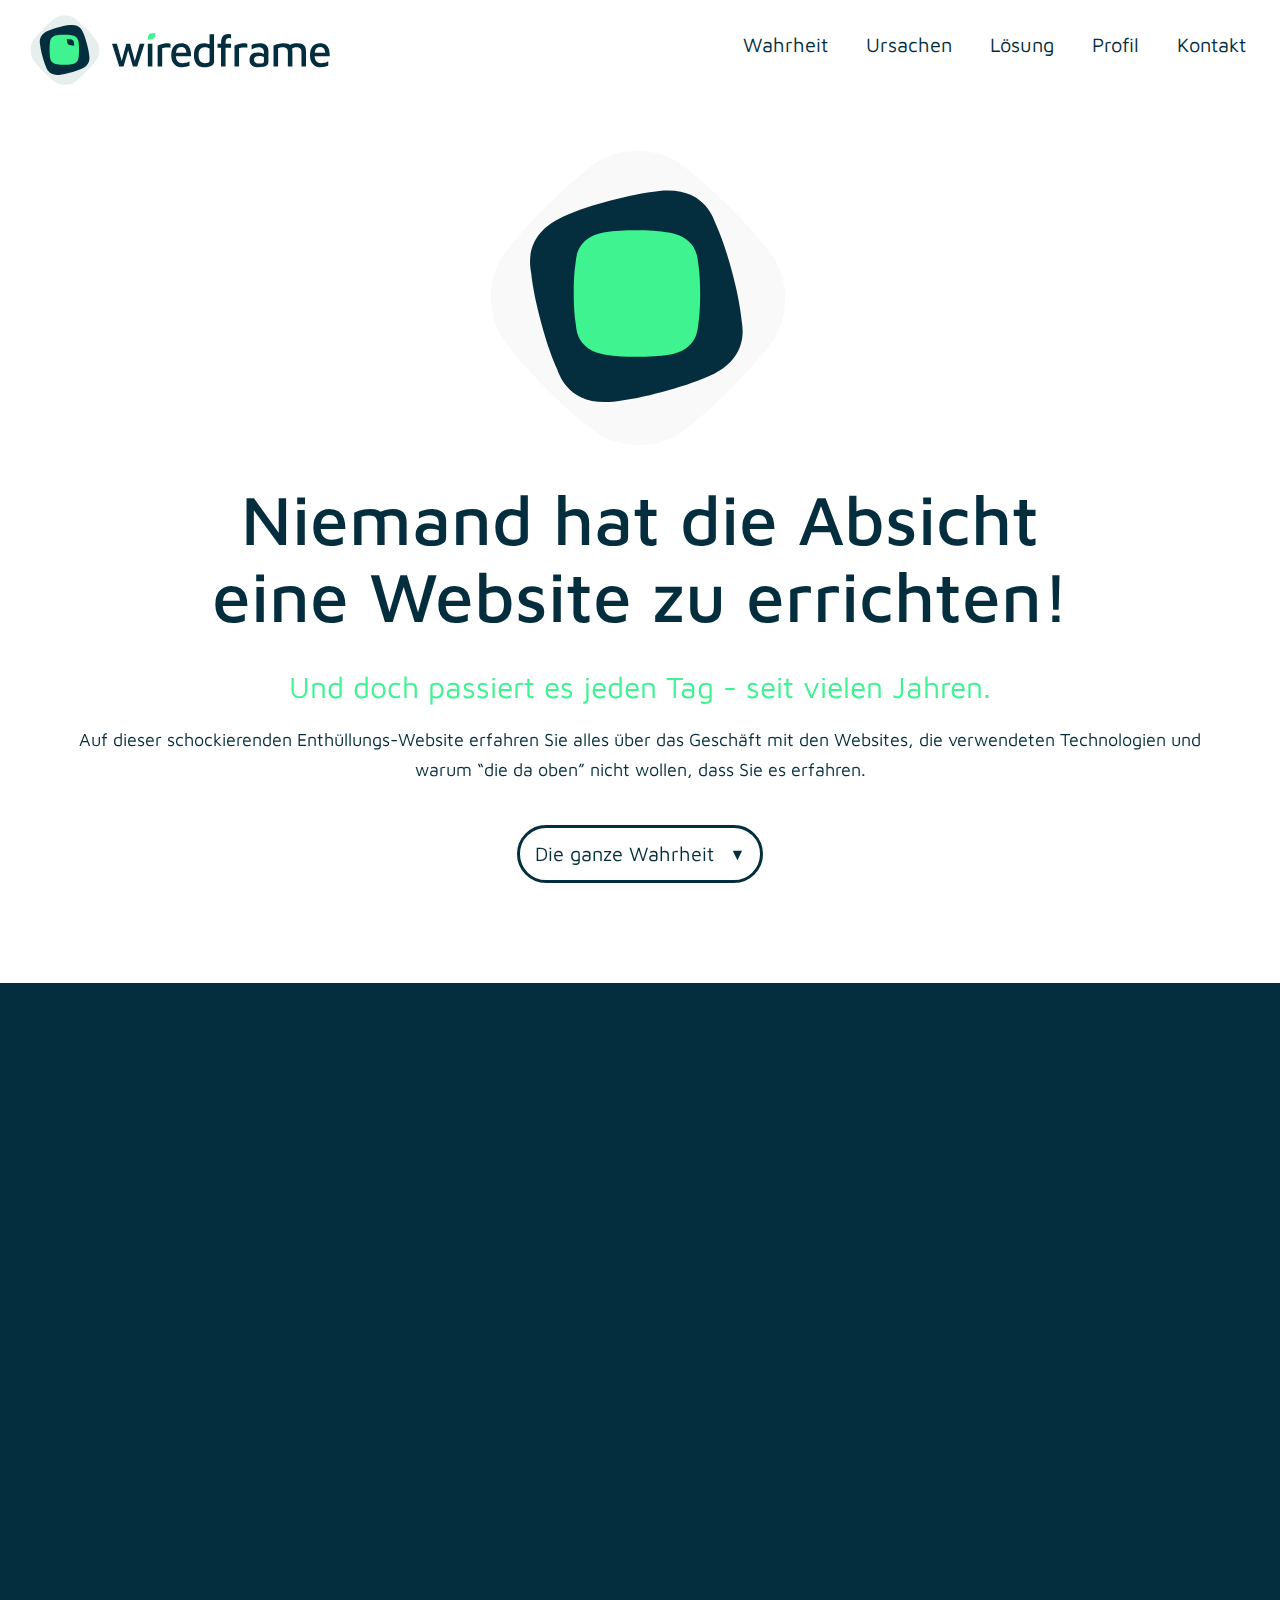
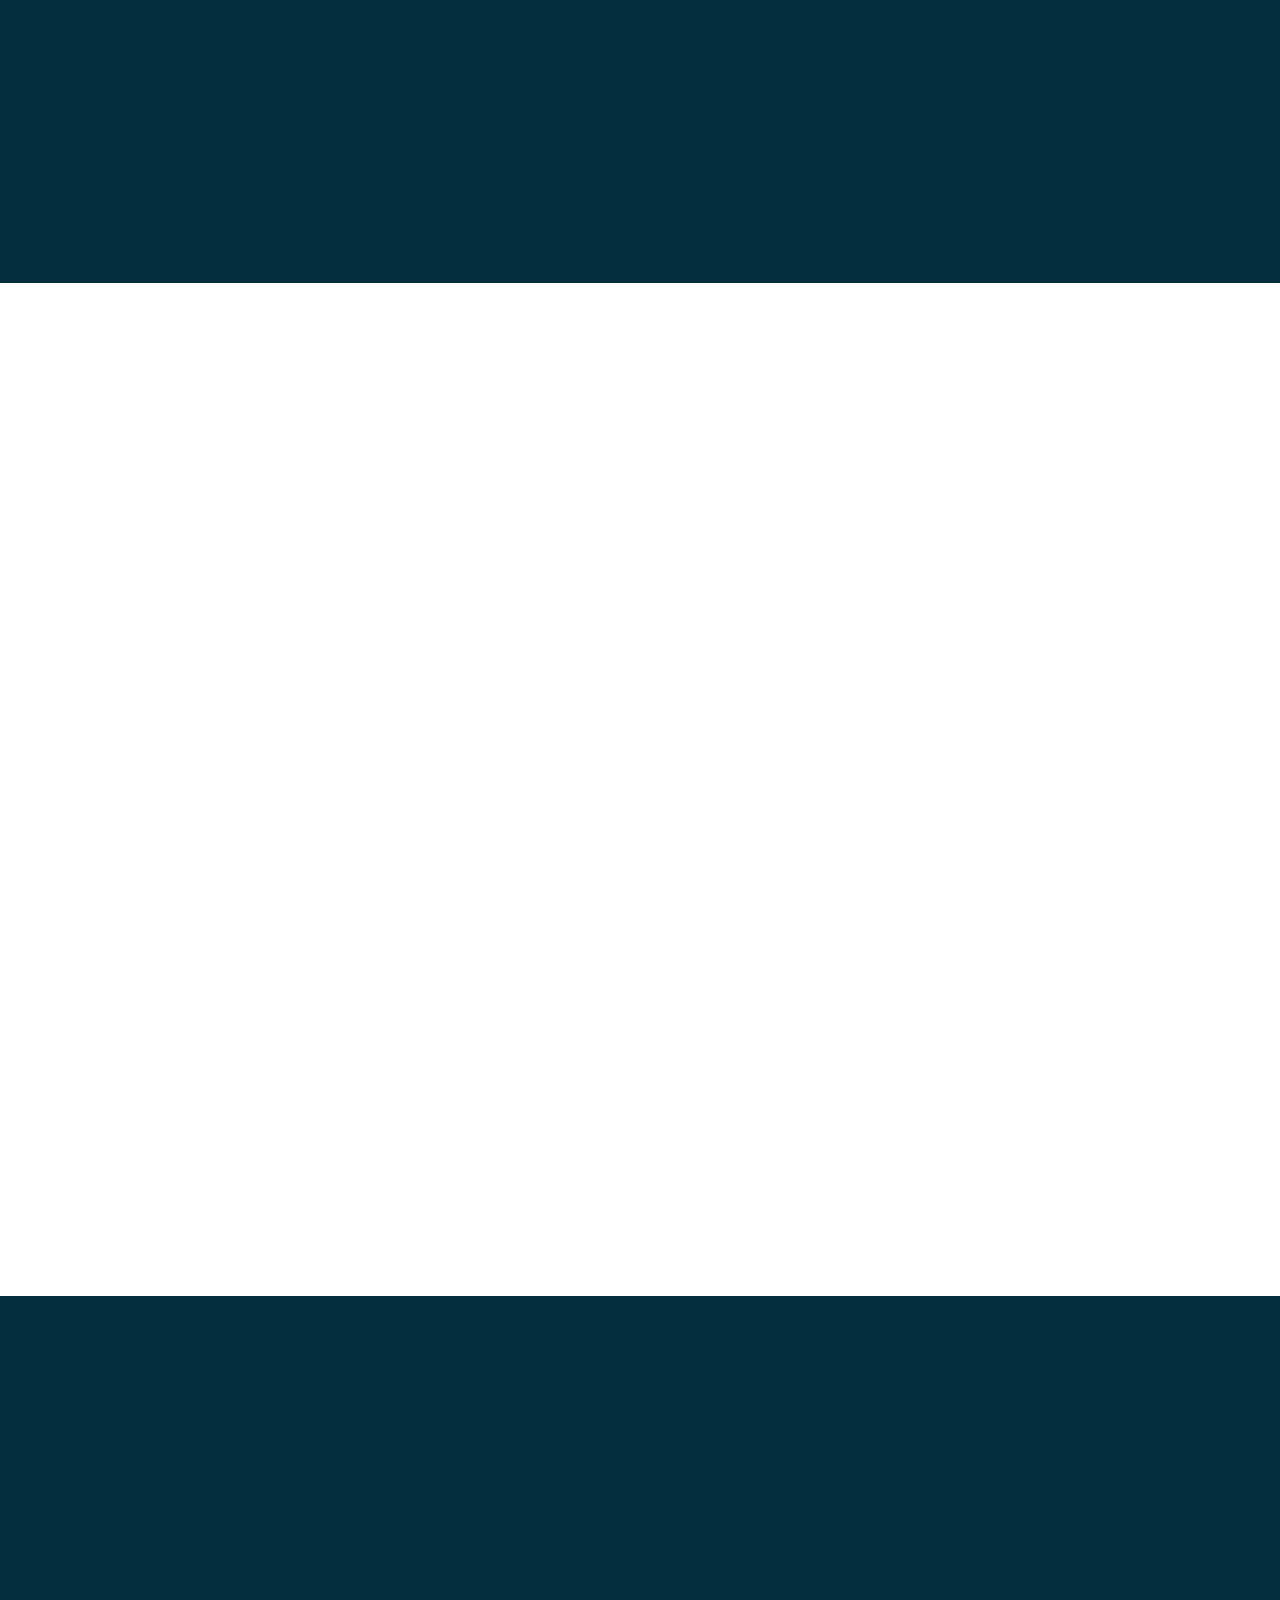
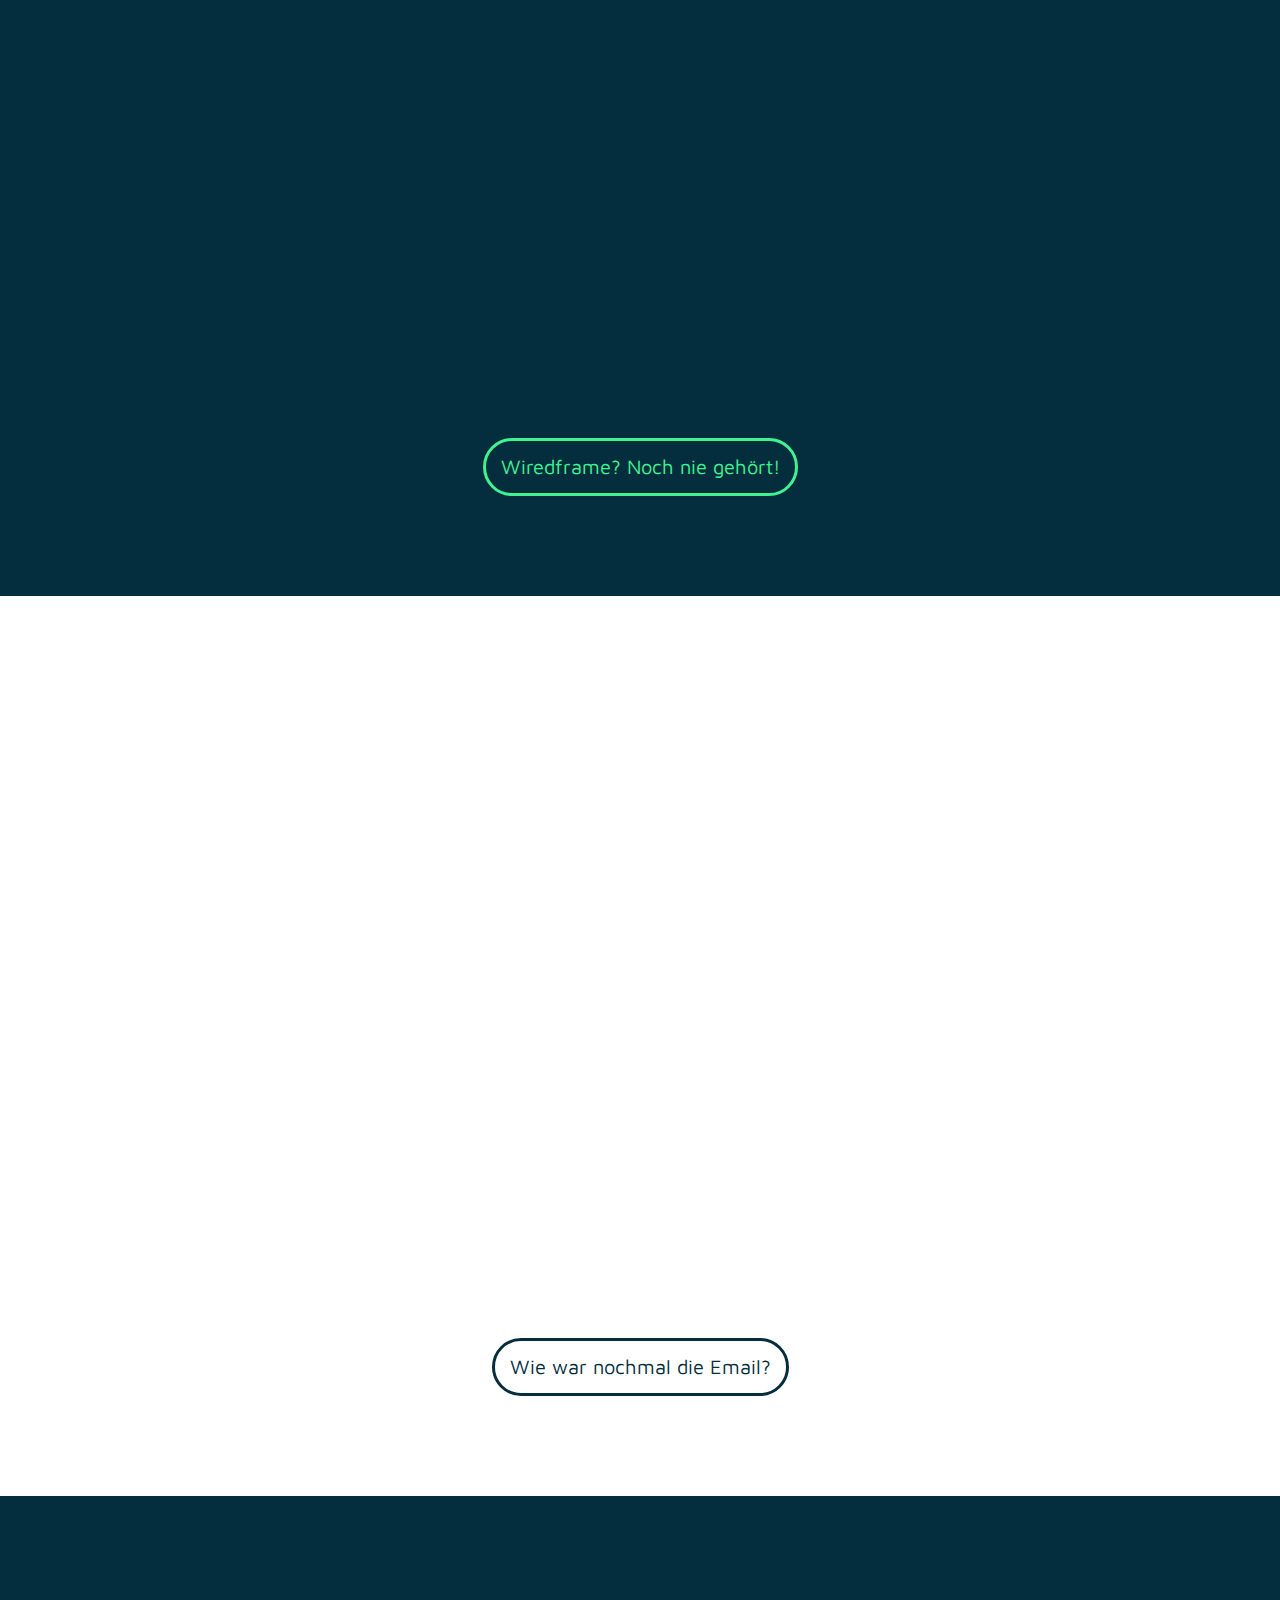
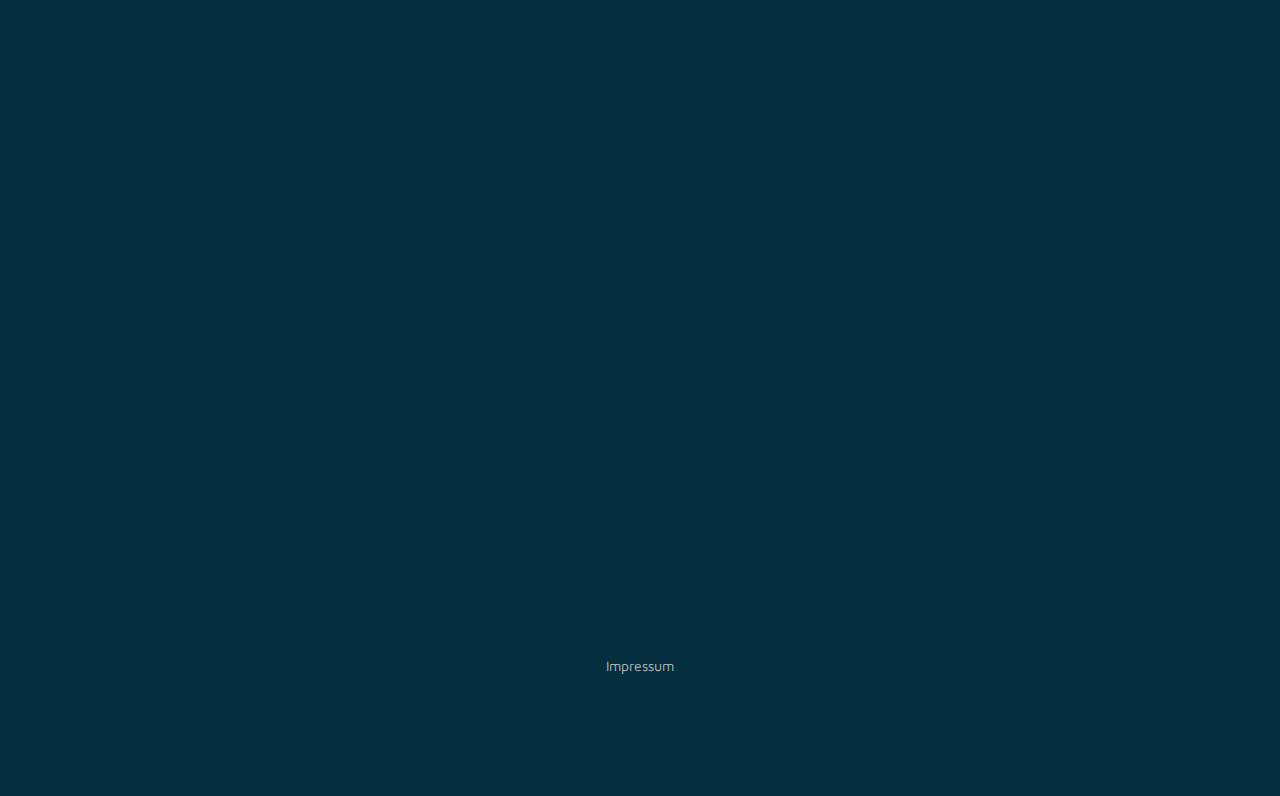
==== commit 70beca00: "Bugfixes" ====
--- a/index.html
+++ b/index.html
@@ -749,65 +749,59 @@
             <p class="class-32669e">Diese Datenschutzerklärung wurde durch den <a
                 href="https://dg-datenschutz.de/muster-datenschutzerklarung/">BDSG uns DS-GVO
                 Datenschutzerklärungs-Generator</a> der Deutschen Gesellschaft für Datenschutz, in Kooperation mit der
-              Kanzlei für <b><a href="https://www.wbs-law.de/taetigkeitsgebiete/medienrecht/">Medienrecht</a> WILDE
-                BEUGER SOLMECKE | Rechtsanwälte erstellt. </b></p><b>
-            </b>
-          </div><b>
-          </b>
-        </div><b>
-        </b>
-      </div><b>
-      </b>
-    </div><b>
-    </b>
-  </div><b>
-    <script src="https://ajax.googleapis.com/ajax/libs/jquery/2.2.0/jquery.min.js" type="text/javascript"></script>
-    <script src="js/webflow.js" type="text/javascript"></script>
-    <script type="text/javascript" src="js/jquery.easing.1.3.js"></script>
-    <!-- [if lte IE 9]><script src="https://cdnjs.cloudflare.com/ajax/libs/placeholders/3.0.2/placeholders.min.js"></script><![endif] -->
-    <script>
-      // jQuery function to animate the counter element
-      $(document).ready(function () {
-        $('.counter').each(function () {
-          var $this = $(this),
-            countTo = $this.attr('data-count');
+              Kanzlei für <a href="https://www.wbs-law.de/taetigkeitsgebiete/medienrecht/">Medienrecht</a> WILDE BEUGER
+              SOLMECKE | Rechtsanwälte erstellt. </p>
+          </div>
+        </div>
+      </div>
+    </div>
+  </div>
+  <script src="https://ajax.googleapis.com/ajax/libs/jquery/2.2.0/jquery.min.js" type="text/javascript"></script>
+  <script src="js/webflow.js" type="text/javascript"></script>
+  <script type="text/javascript" src="js/jquery.easing.1.3.js"></script>
+  <!-- [if lte IE 9]><script src="https://cdnjs.cloudflare.com/ajax/libs/placeholders/3.0.2/placeholders.min.js"></script><![endif] -->
+  <script>
+    // jQuery function to animate the counter element
+    $(document).ready(function () {
+      $('.counter').each(function () {
+        var $this = $(this),
+          countTo = $this.attr('data-count');
 
-          // Animate the counter from 100000 to the target number
-          $({ countNum: 100000 }).animate({
-            countNum: countTo
-          },
+        // Animate the counter from 100000 to the target number
+        $({ countNum: 100000 }).animate({
+          countNum: countTo
+        },
 
-            {
-              duration: 36000, // Duration of the animation in milliseconds
-              easing: 'easeOutQuad', // Easing function for the animation
-              step: function () {
-                $this.text(Math.floor(this.countNum)); // Update the counter text during the animation
-              },
-              complete: function () {
-                $this.text(this.countNum); // Ensure the final value is set correctly
-              }
-            });
-        });
+          {
+            duration: 36000, // Duration of the animation in milliseconds
+            easing: 'easeOutQuad', // Easing function for the animation
+            step: function () {
+              $this.text(Math.floor(this.countNum)); // Update the counter text during the animation
+            },
+            complete: function () {
+              $this.text(this.countNum); // Ensure the final value is set correctly
+            }
+          });
       });
-    </script>
-    <script>
-      function jahreSeit(jahr) {
-        const aktuellesJahr = new Date().getFullYear();
-        return aktuellesJahr - jahr;
-      }
+    });
+  </script>
+  <script>
+    function jahreSeit(jahr) {
+      const aktuellesJahr = new Date().getFullYear();
+      return aktuellesJahr - jahr;
+    }
 
-      document.getElementById('jahreSeit').textContent = `${jahreSeit(2005)}`;
-      document.getElementById('jahreSeitBig').textContent = `${jahreSeit(2005)}`;
-    </script>
-    <style>
-      .w-webflow-badge {
-        display: none !important;
-        width: 0px !important;
-        height: 0px !important;
-        opacity: 0 !important;
-      }
-    </style>
-  </b>
+    document.getElementById('jahreSeit').textContent = `${jahreSeit(2005)}`;
+    document.getElementById('jahreSeitBig').textContent = `${jahreSeit(2005)}`;
+  </script>
+  <style>
+    .w-webflow-badge {
+      display: none !important;
+      width: 0px !important;
+      height: 0px !important;
+      opacity: 0 !important;
+    }
+  </style>
 </body>
 
 </html>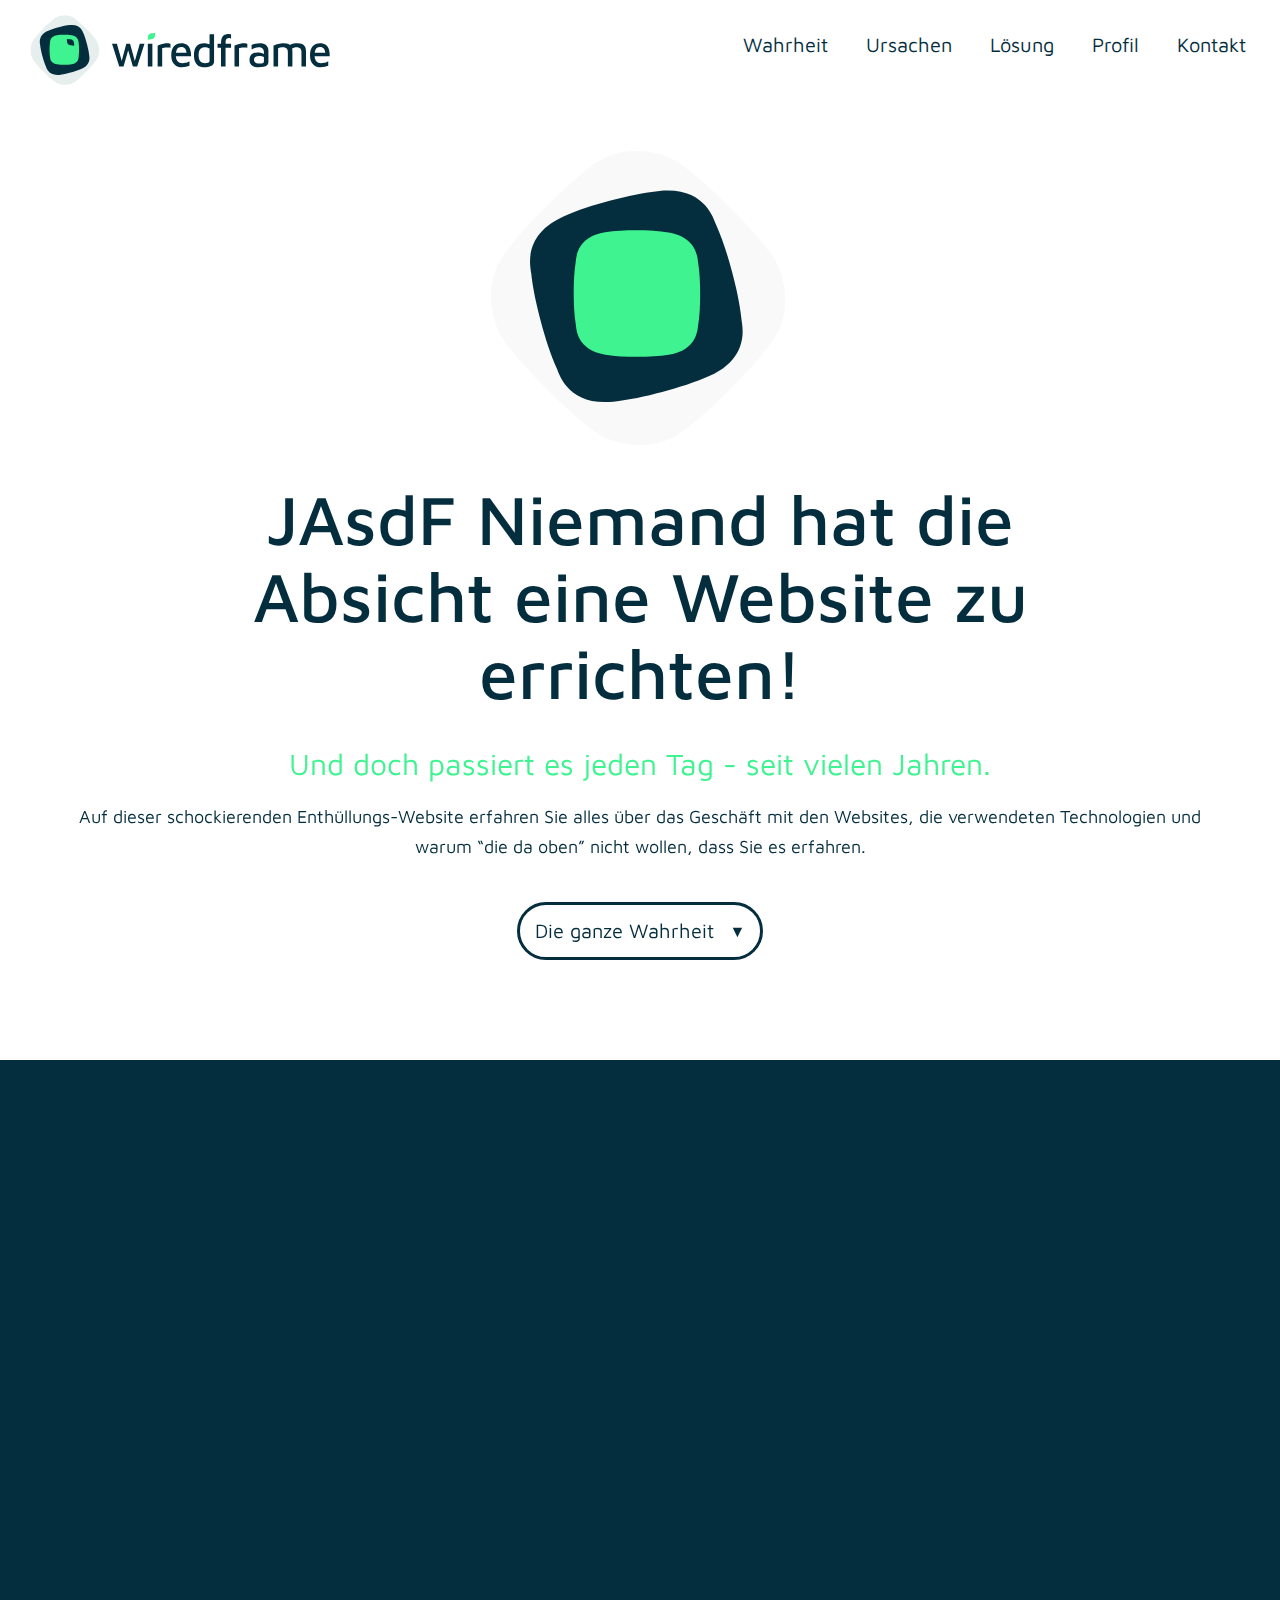
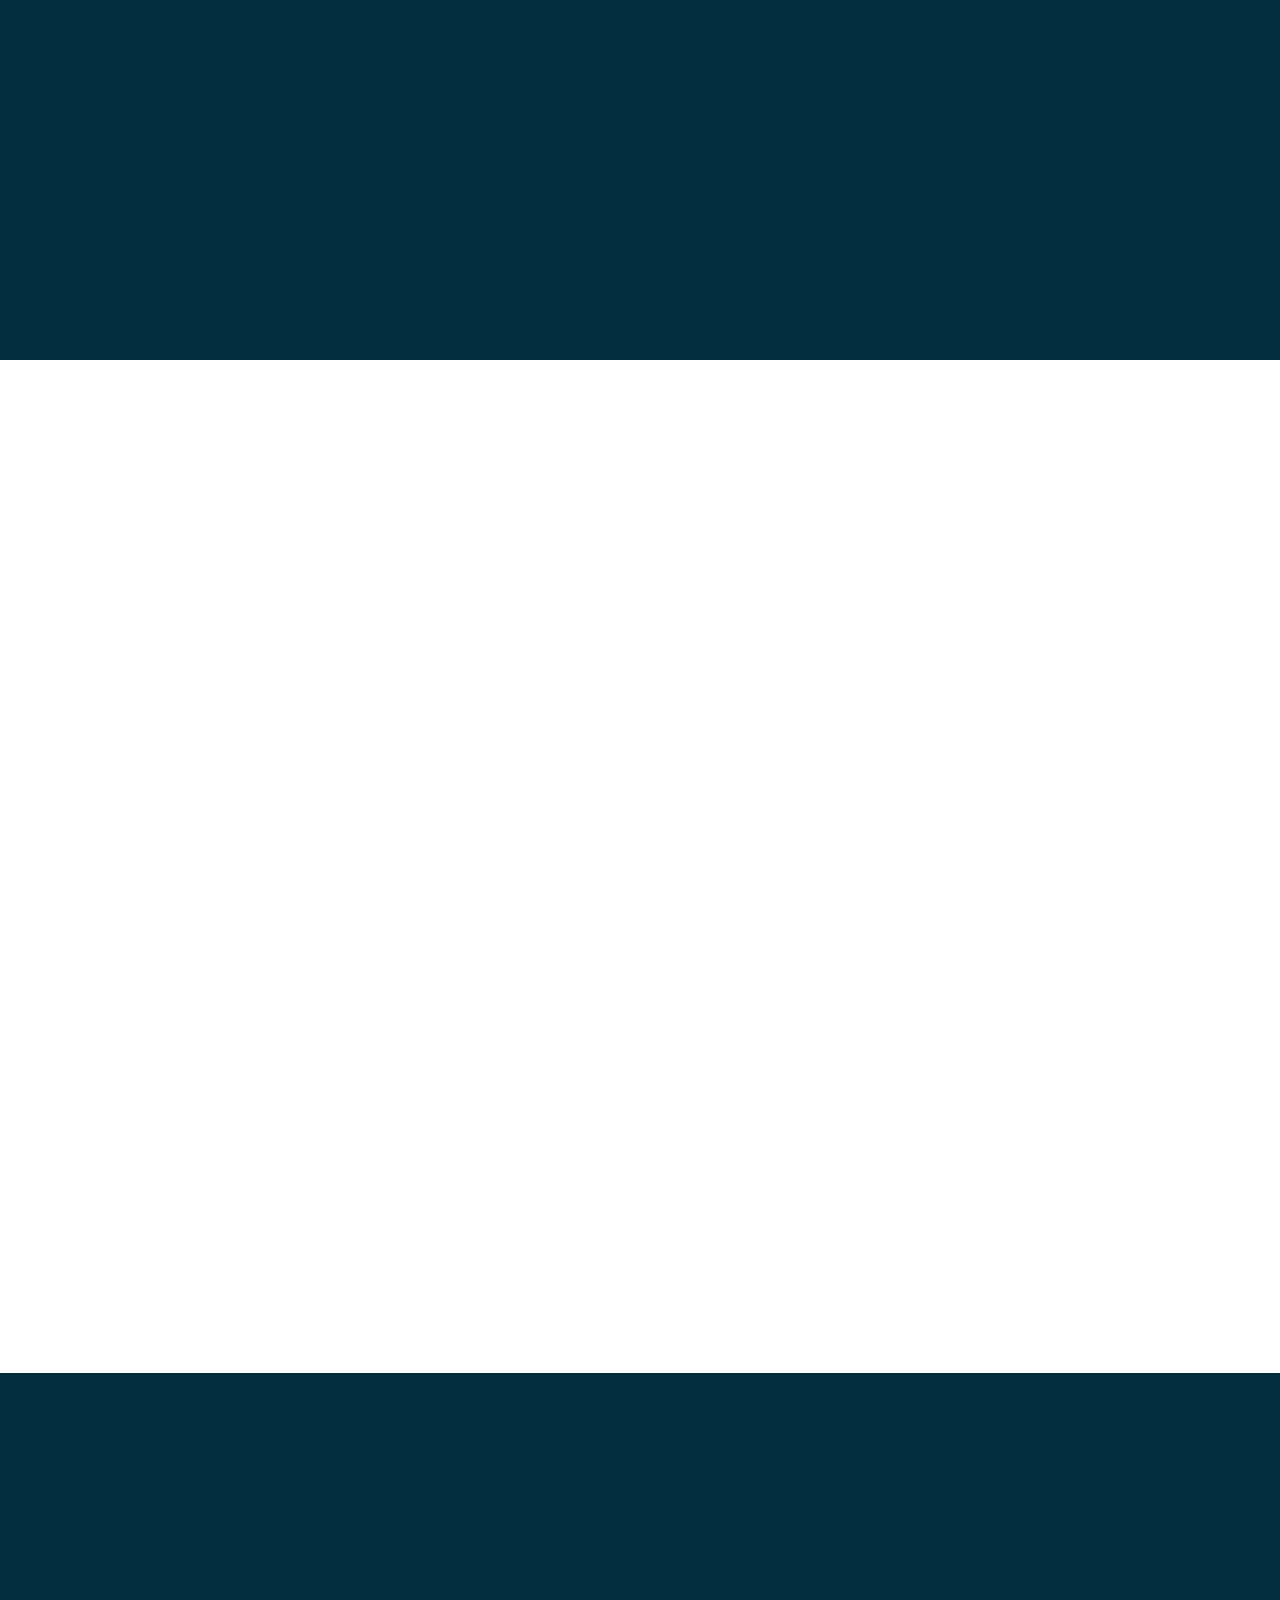
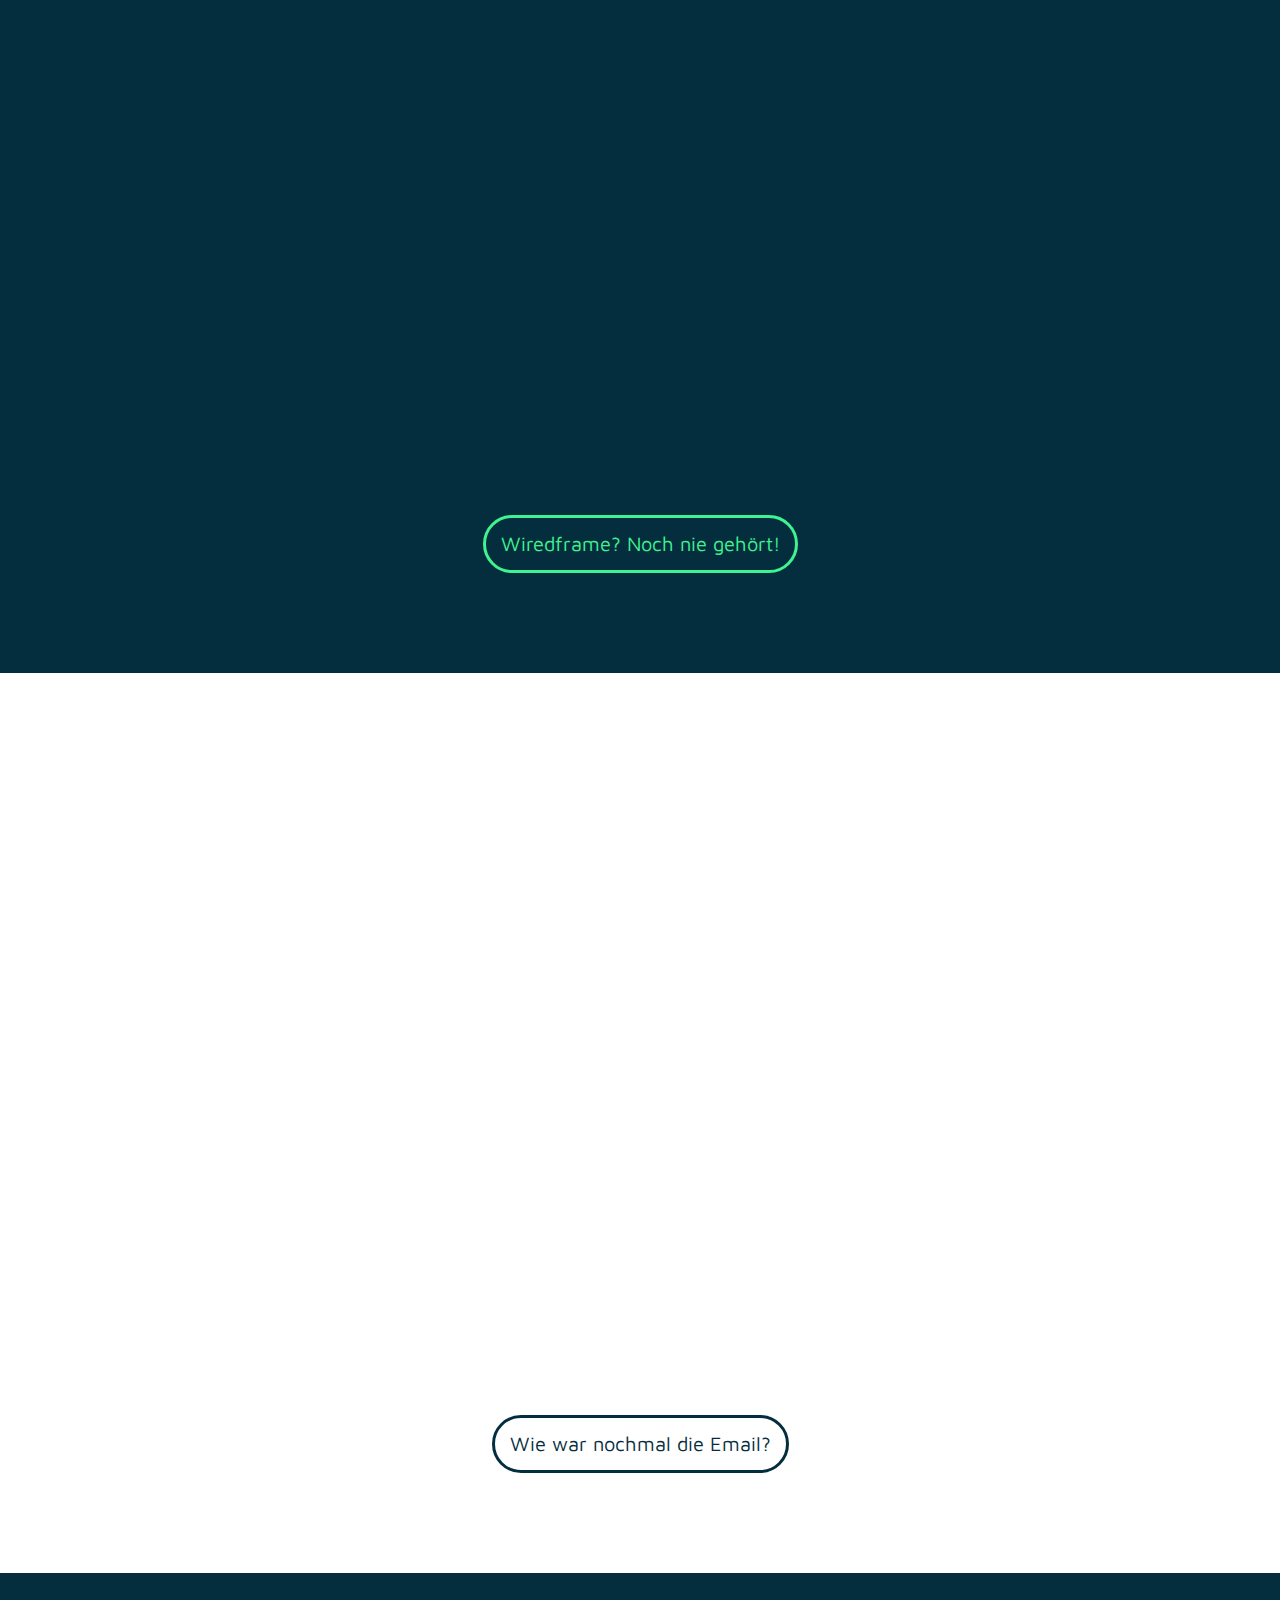
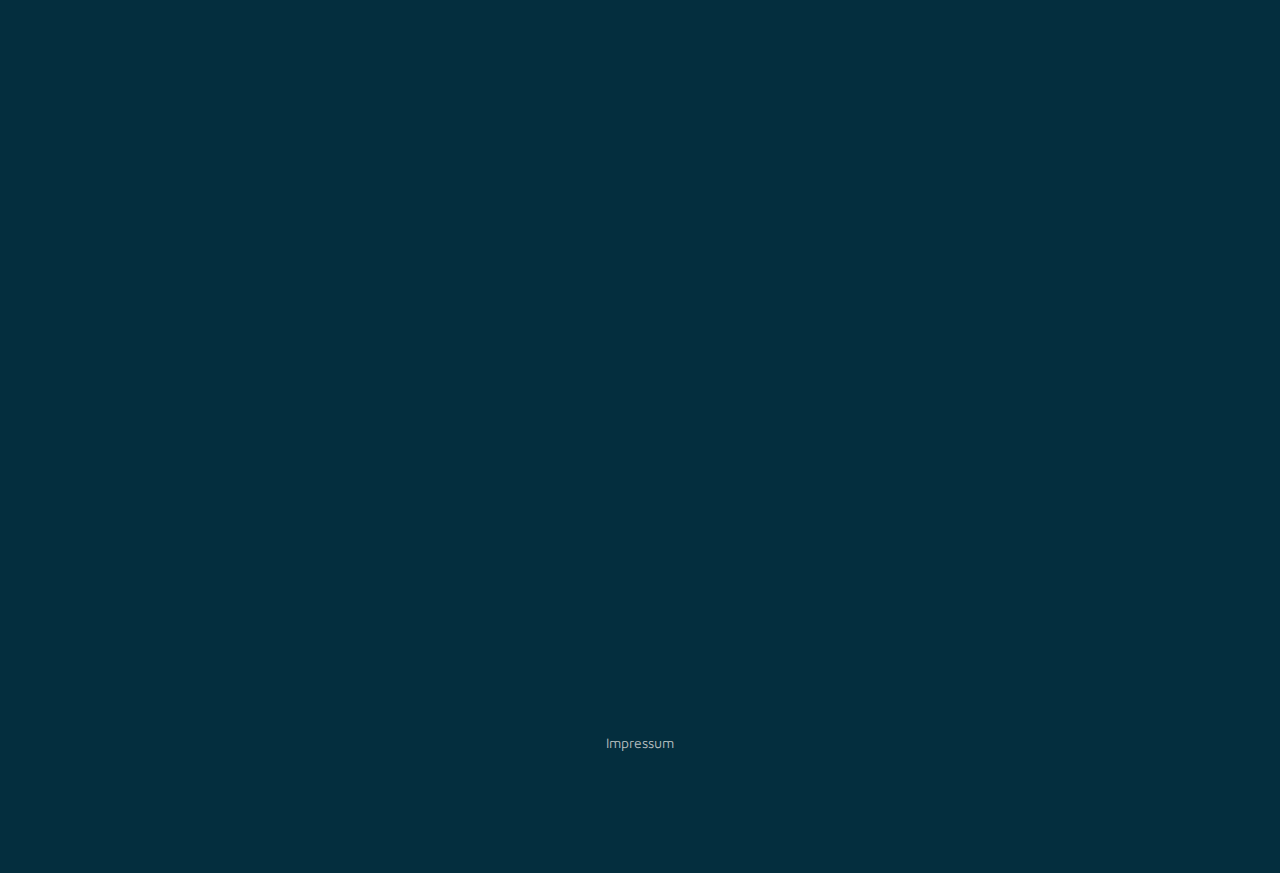
==== commit 8ddfd05f: "Bugfixes" ====
--- a/index.html
+++ b/index.html
@@ -79,7 +79,7 @@
       </div>
     </div>
     <div class="content-container start w-container" data-ix="intoviewanimation">
-      <h1 class="heading">Niemand hat die Absicht eine Website zu errichten!</h1>
+      <h1 class="heading">JAsdF Niemand hat die Absicht eine Website zu errichten!</h1>
       <div class="subtitle">Und doch passiert es jeden Tag - seit vielen Jahren.</div>
       <p class="header-text">Auf dieser schockierenden Enthüllungs-Website erfahren Sie alles über das Geschäft mit den
         Websites, die verwendeten Technologien und warum “die da oben” nicht wollen, dass Sie es erfahren.</p><a
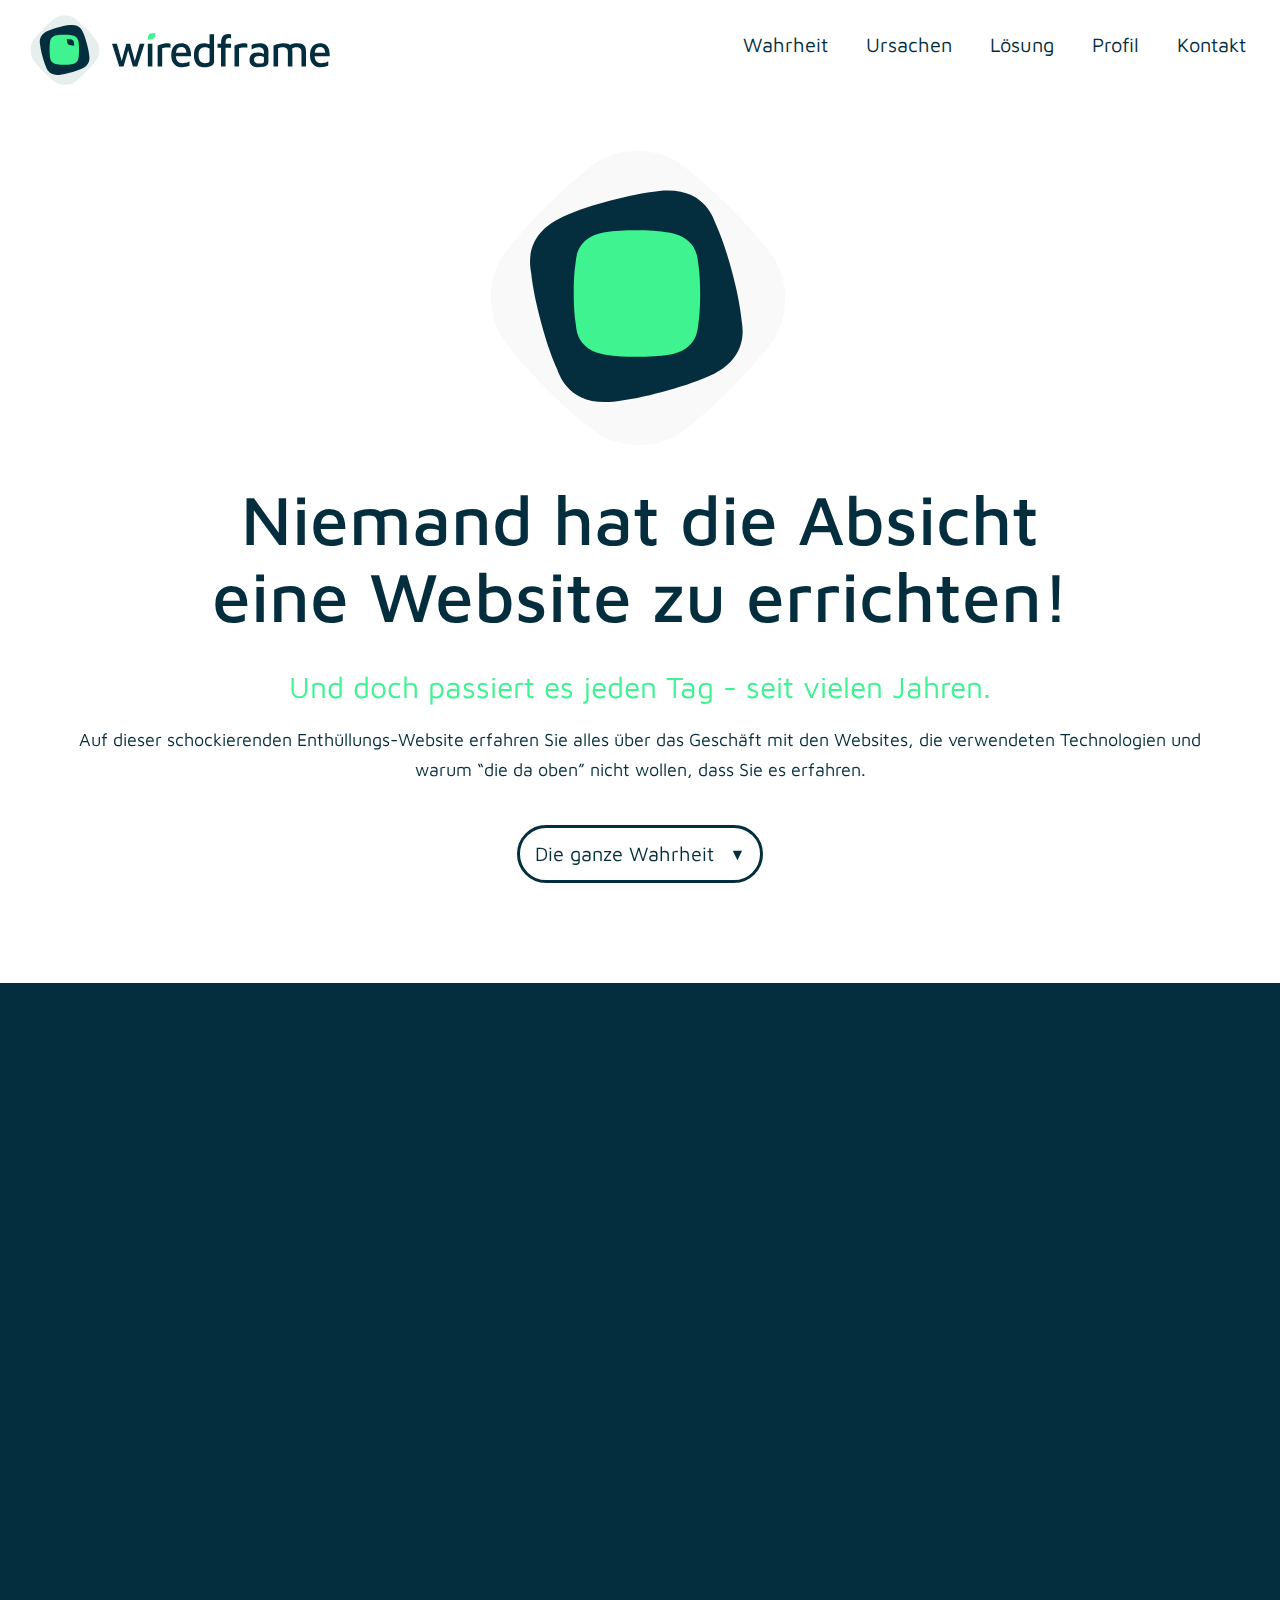
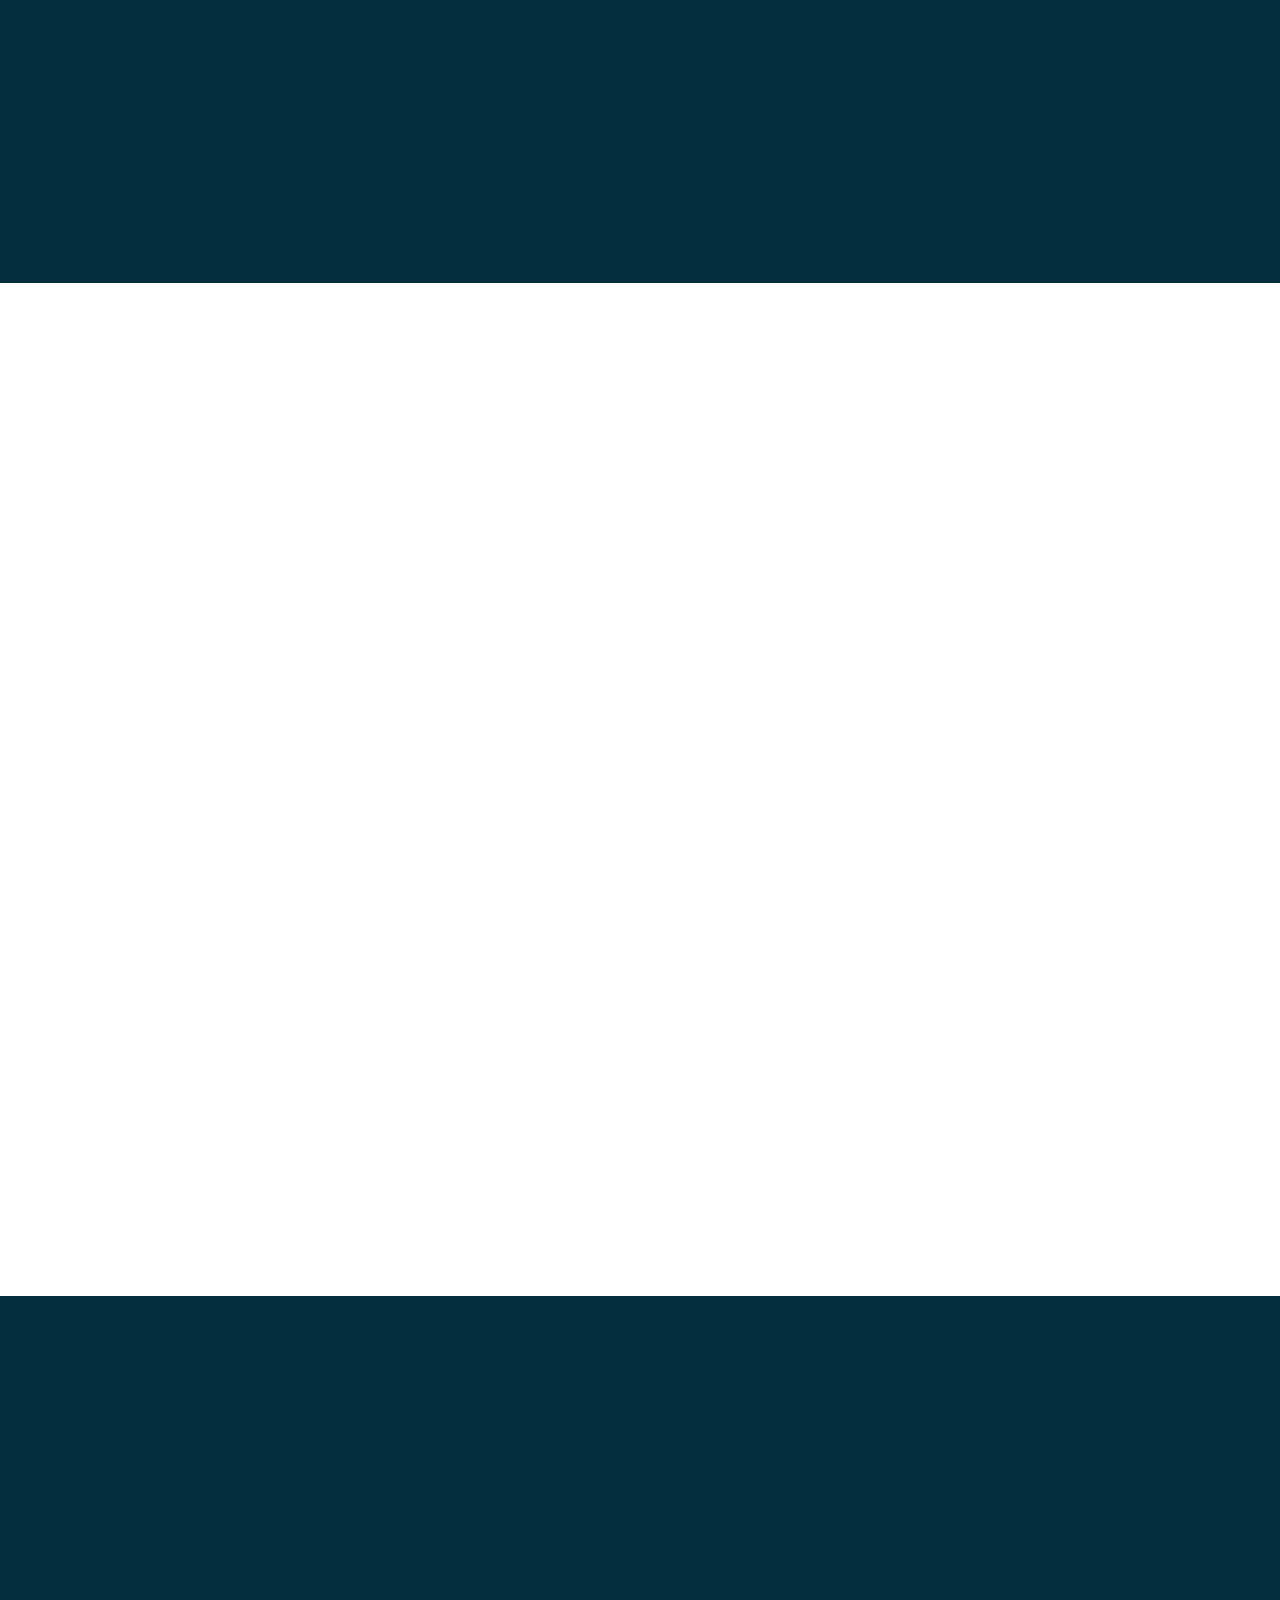
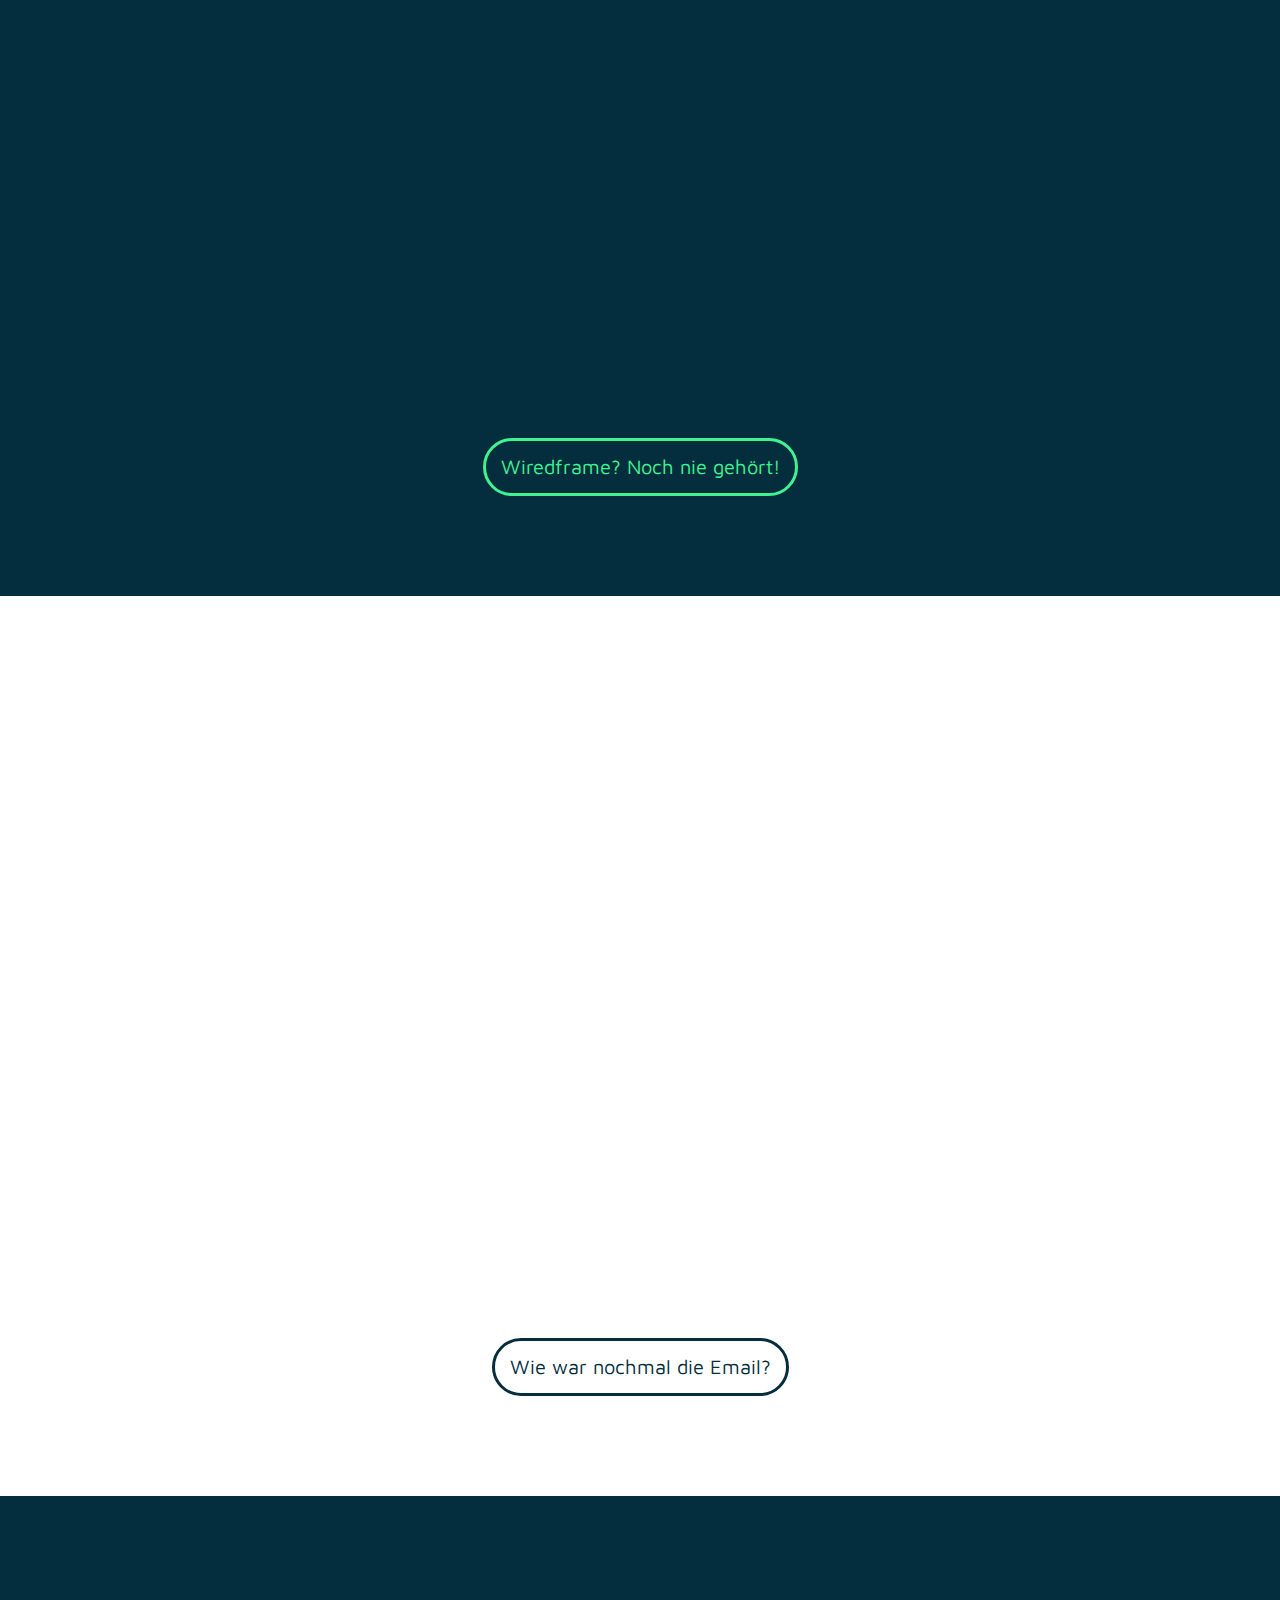
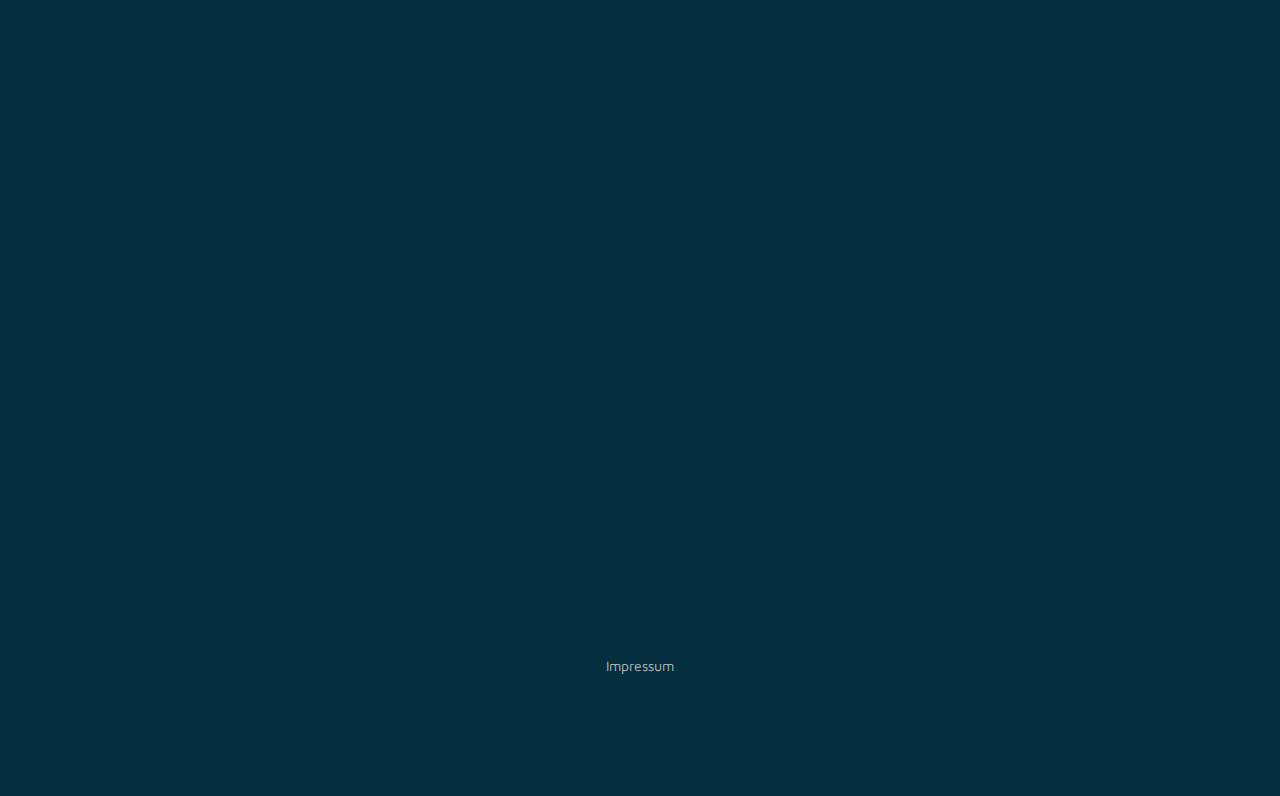
==== commit fea53e06: "Bugfixes" ====
--- a/index.html
+++ b/index.html
@@ -79,7 +79,7 @@
       </div>
     </div>
     <div class="content-container start w-container" data-ix="intoviewanimation">
-      <h1 class="heading">JAsdF Niemand hat die Absicht eine Website zu errichten!</h1>
+      <h1 class="heading">Niemand hat die Absicht eine Website zu errichten!</h1>
       <div class="subtitle">Und doch passiert es jeden Tag - seit vielen Jahren.</div>
       <p class="header-text">Auf dieser schockierenden Enthüllungs-Website erfahren Sie alles über das Geschäft mit den
         Websites, die verwendeten Technologien und warum “die da oben” nicht wollen, dass Sie es erfahren.</p><a
